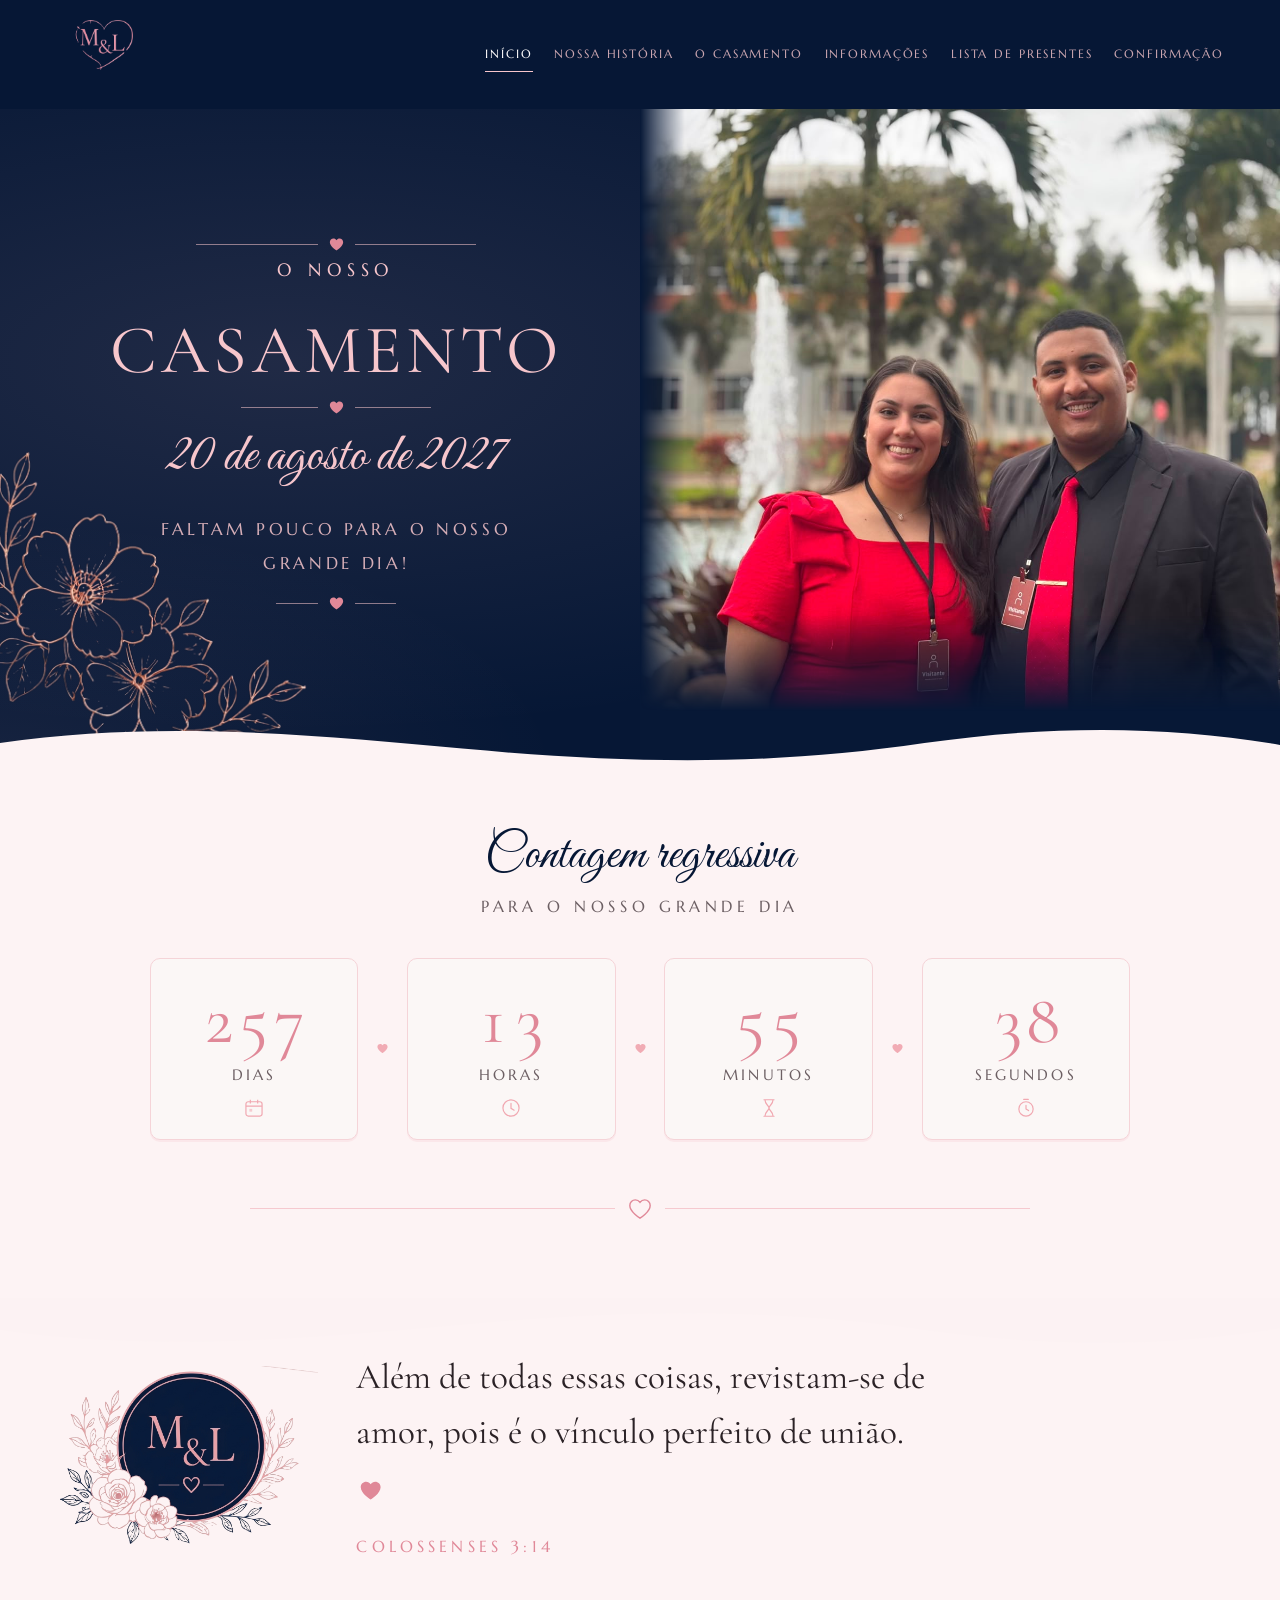
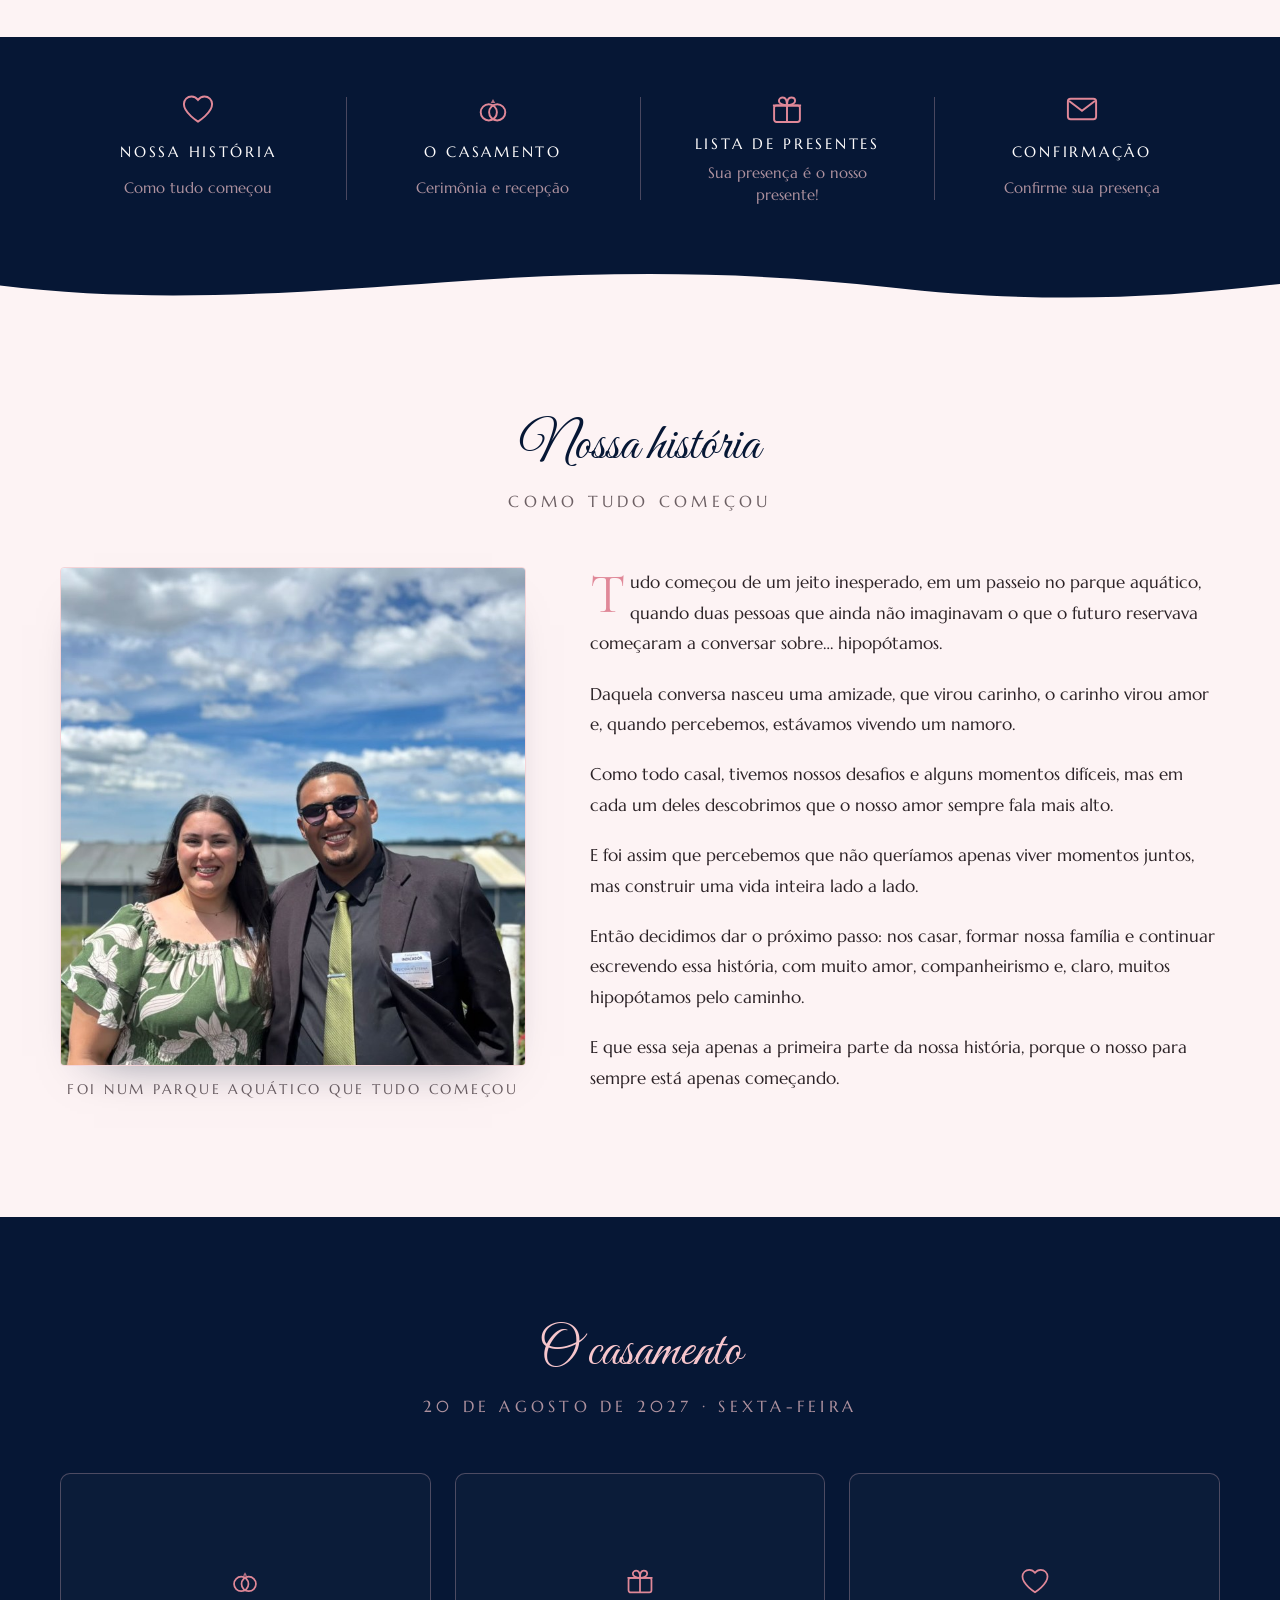
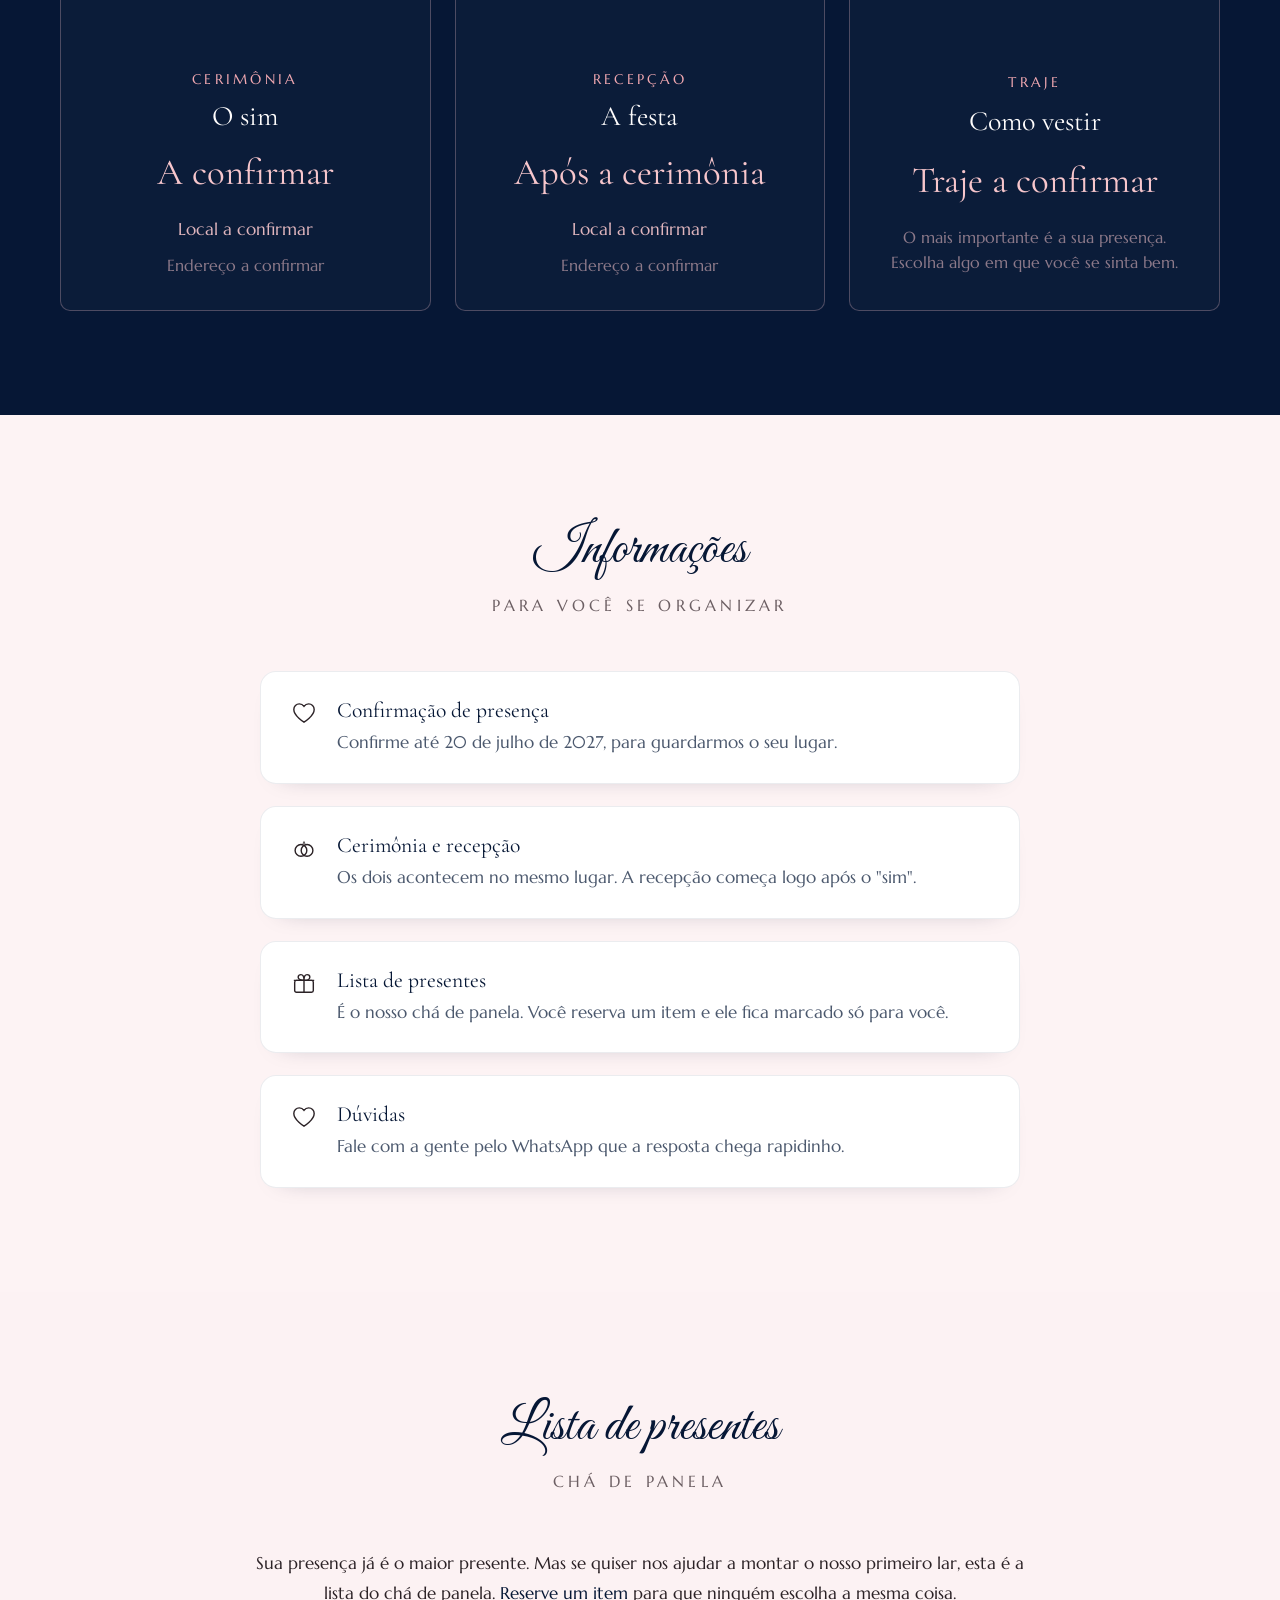
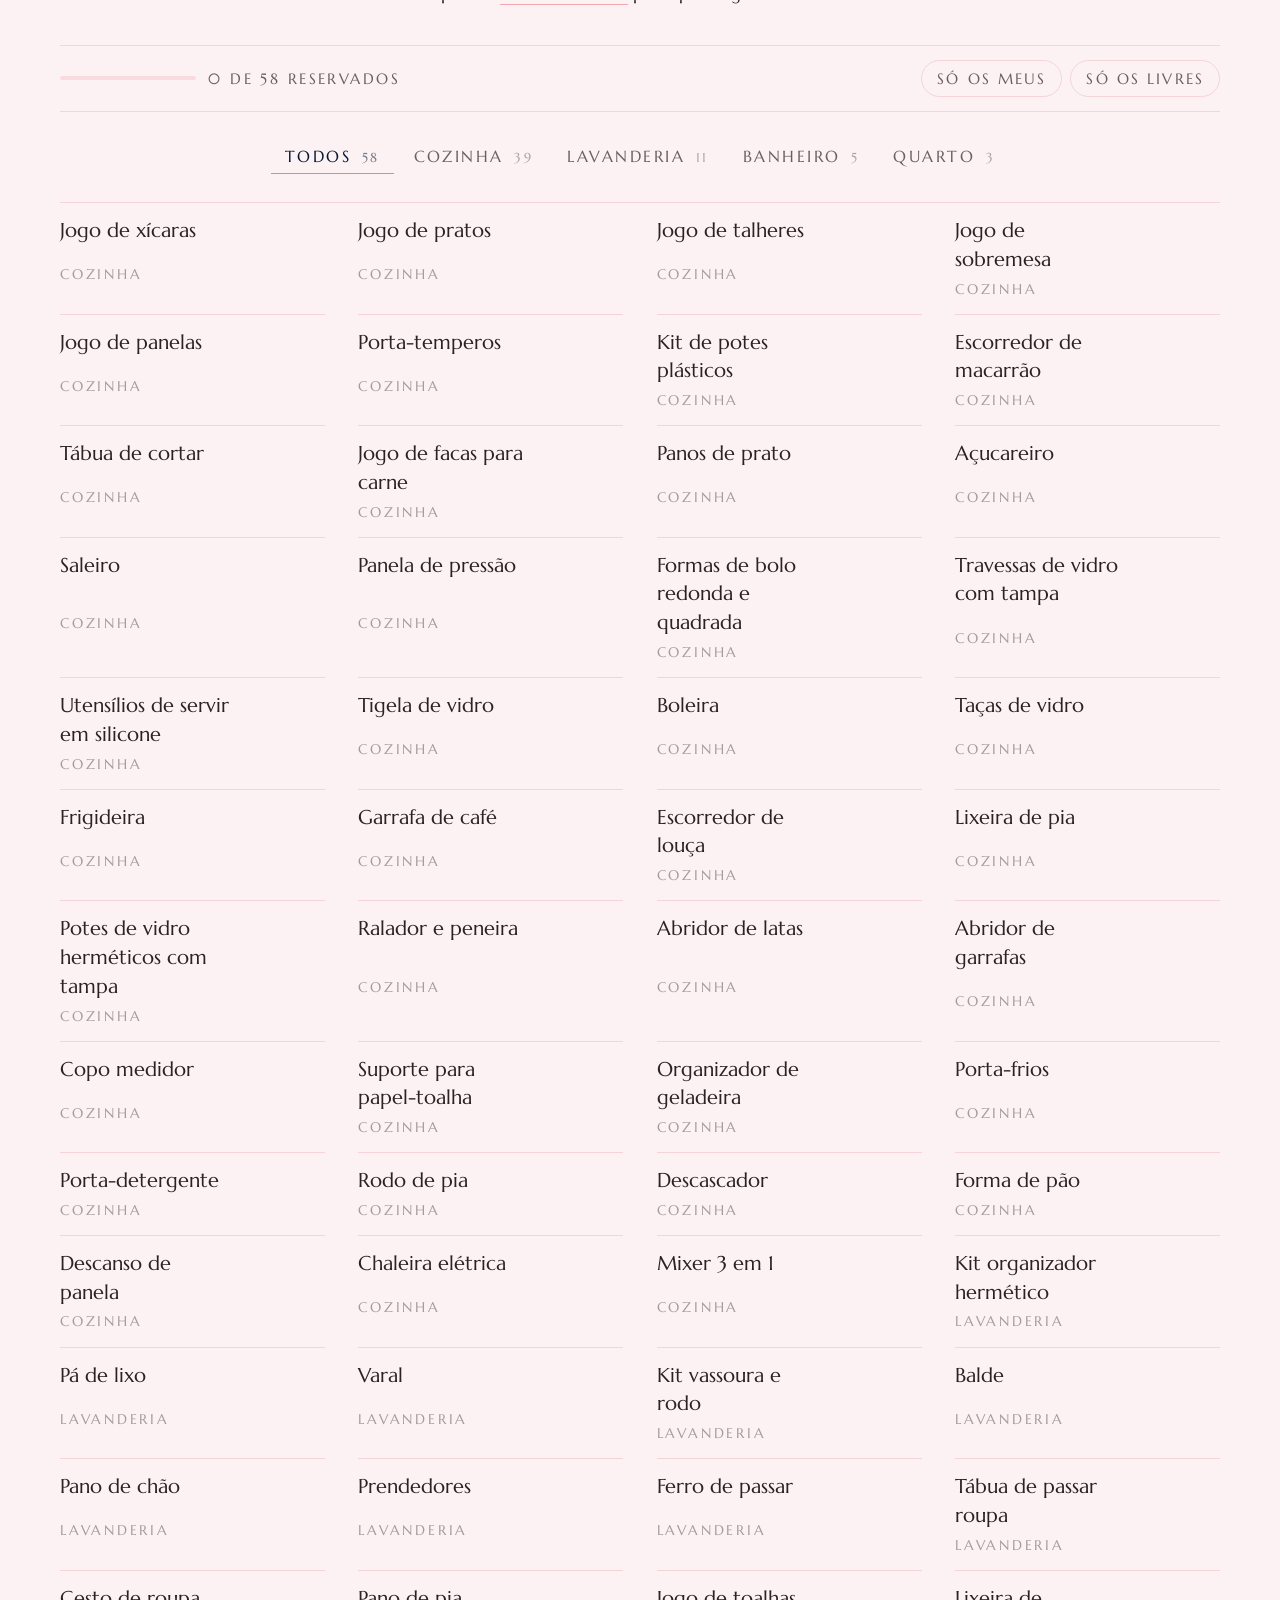
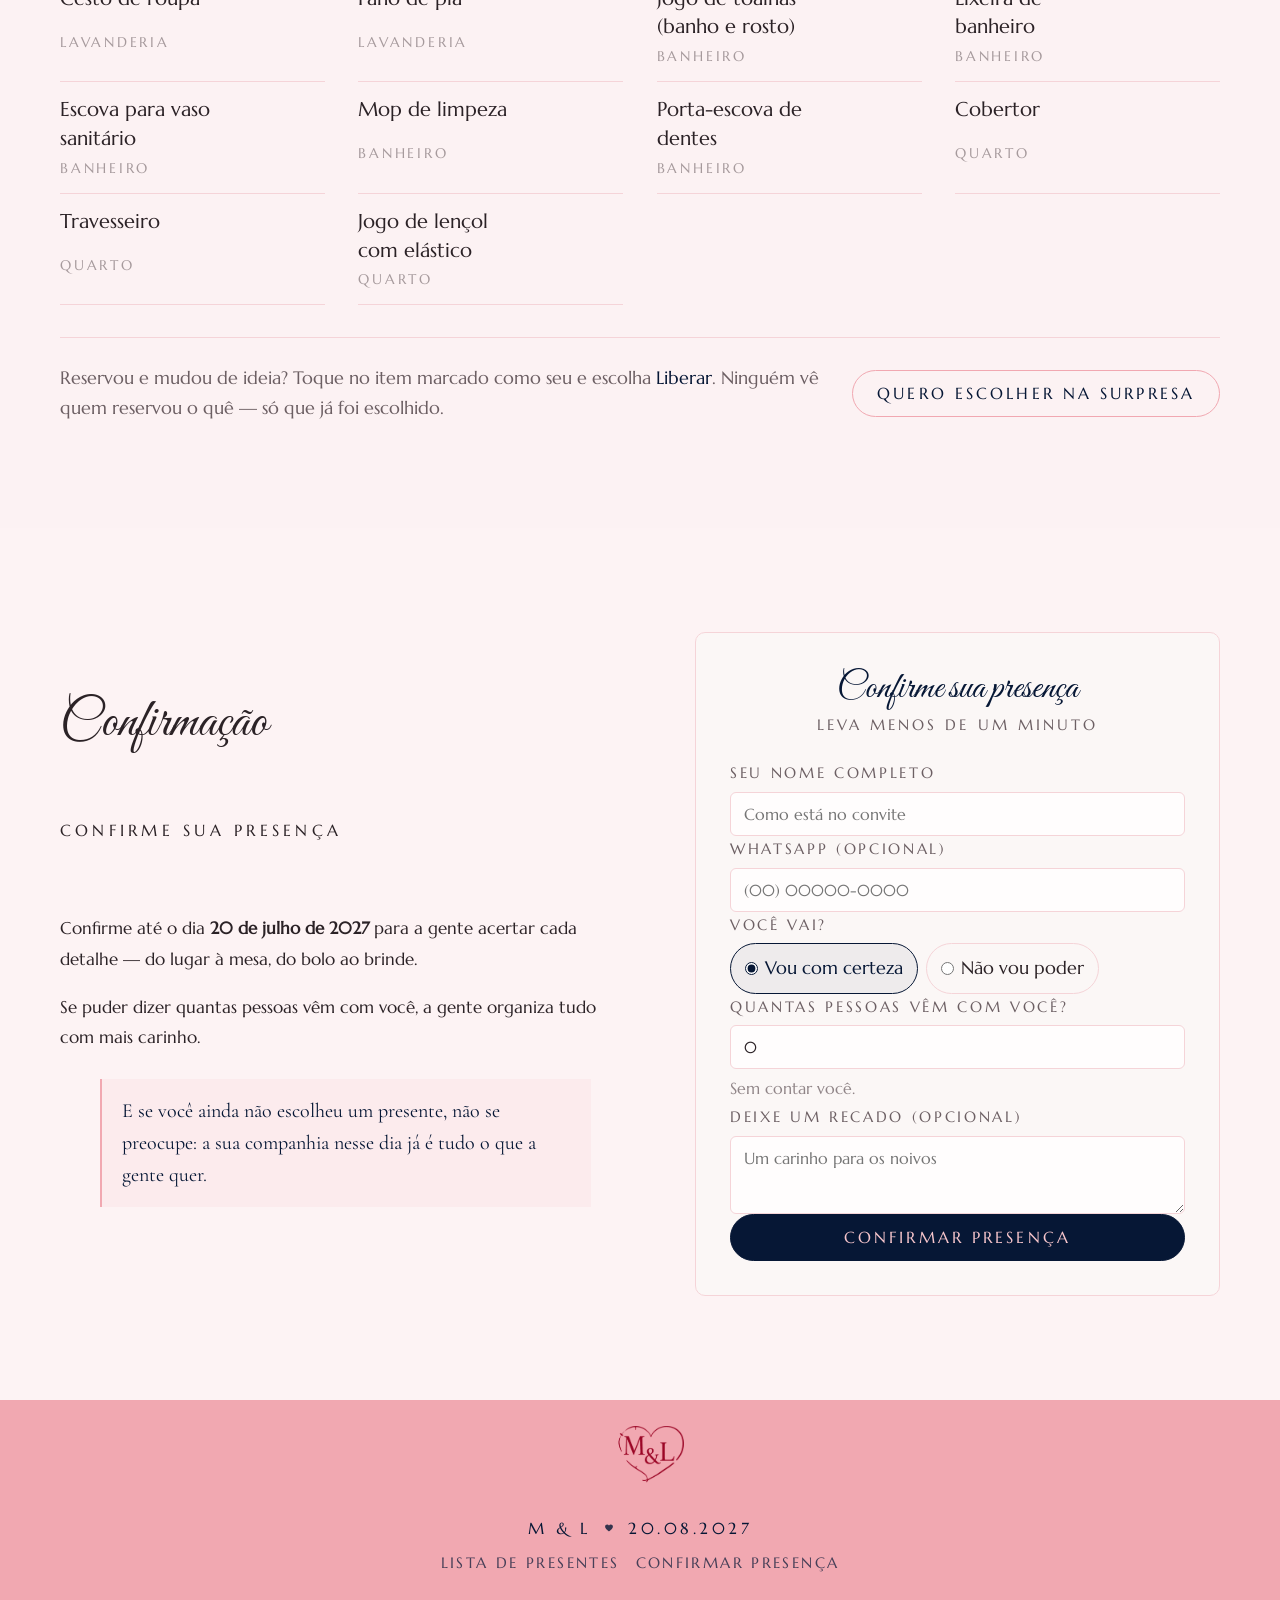
==== index.html @ 6e5ad1ce "Remove o paragrafo solto do hipopotamo e corrige o contraste do rodape O monograma rosa (#E28DA0) so" ====
<!DOCTYPE html>
<html lang="pt-BR">
<head>
<meta charset="UTF-8">
<meta name="viewport" content="width=device-width, initial-scale=1">
<title>Léo &amp; Millene — 20 de agosto de 2027</title>
<meta name="description" content="O casamento de Léo e Millene: nossa história, o grande dia, lista de presentes e confirmação de presença.">
<meta name="theme-color" content="#061735">

<meta property="og:type" content="website">
<meta property="og:title" content="Léo &amp; Millene — 20 de agosto de 2027">
<meta property="og:description" content="Nossa história, o grande dia, lista de presentes e confirmação de presença.">
<meta property="og:image" content="assets/foto-casal.jpg">

<link rel="icon" href="assets/arte/favicon.png" type="image/png">
<link rel="apple-touch-icon" href="assets/arte/favicon.png">

<link rel="preconnect" href="https://fonts.googleapis.com">
<link rel="preconnect" href="https://fonts.gstatic.com" crossorigin>
<link href="https://fonts.googleapis.com/css2?family=Cormorant+Garamond:ital,wght@0,300;0,400;0,500;1,400&family=Great+Vibes&family=Marcellus&display=swap" rel="stylesheet">

<link rel="stylesheet" href="css/base.css">
<link rel="stylesheet" href="css/logo.css">
<link rel="stylesheet" href="css/hero.css">
<link rel="stylesheet" href="css/contagem.css">
<link rel="stylesheet" href="css/versiculo.css">
<link rel="stylesheet" href="css/secoes.css">
<link rel="stylesheet" href="css/presentes.css">
<link rel="stylesheet" href="css/formulario.css">
<link rel="stylesheet" href="css/interface.css">
<link rel="stylesheet" href="css/responsivo.css">
</head>
<body>

<!-- símbolos reutilizados -->
<svg width="0" height="0" style="position:absolute" aria-hidden="true">
  <symbol id="i-coracao" viewBox="0 0 24 24">
    <path d="M12 20.4C12 20.4 2.6 14.6 2.6 8.7 2.6 5.8 4.9 3.6 7.7 3.6c1.7 0 3.3.9 4.3 2.3 1-1.4 2.6-2.3 4.3-2.3 2.8 0 5.1 2.2 5.1 5.1 0 5.9-9.4 11.7-9.4 11.7z" fill="currentColor"/>
  </symbol>
  <symbol id="i-coracao-linha" viewBox="0 0 24 24">
    <path d="M12 20.4C12 20.4 2.6 14.6 2.6 8.7 2.6 5.8 4.9 3.6 7.7 3.6c1.7 0 3.3.9 4.3 2.3 1-1.4 2.6-2.3 4.3-2.3 2.8 0 5.1 2.2 5.1 5.1 0 5.9-9.4 11.7-9.4 11.7z" fill="none" stroke="currentColor" stroke-width="1.3"/>
  </symbol>
  <symbol id="i-calendario" viewBox="0 0 24 24">
    <rect x="3.2" y="5.2" width="17.6" height="15.6" rx="2.4" fill="none" stroke="currentColor" stroke-width="1.3"/>
    <path d="M3.2 10h17.6M8 3v4M16 3v4" fill="none" stroke="currentColor" stroke-width="1.3"/>
    <rect x="7" y="13" width="3" height="3" fill="currentColor" opacity=".55"/>
  </symbol>
  <symbol id="i-relogio" viewBox="0 0 24 24">
    <circle cx="12" cy="12" r="8.8" fill="none" stroke="currentColor" stroke-width="1.3"/>
    <path d="M12 7v5.4l3.4 2" fill="none" stroke="currentColor" stroke-width="1.3" stroke-linecap="round"/>
  </symbol>
  <symbol id="i-ampulheta" viewBox="0 0 24 24">
    <path d="M6.5 3h11M6.5 21h11M7.6 3c0 5 4.4 6.4 4.4 9s-4.4 4-4.4 9M16.4 3c0 5-4.4 6.4-4.4 9s4.4 4 4.4 9" fill="none" stroke="currentColor" stroke-width="1.3" stroke-linecap="round"/>
  </symbol>
  <symbol id="i-segundos" viewBox="0 0 24 24">
    <circle cx="12" cy="13" r="7.8" fill="none" stroke="currentColor" stroke-width="1.3"/>
    <path d="M12 13V9.2M12 13l2.8 1.8M9.5 2.6h5" fill="none" stroke="currentColor" stroke-width="1.3" stroke-linecap="round"/>
  </symbol>
  <symbol id="i-aliancas" viewBox="0 0 24 24">
    <circle cx="9.2" cy="14.2" r="5.4" fill="none" stroke="currentColor" stroke-width="1.3"/>
    <circle cx="14.8" cy="14.2" r="5.4" fill="none" stroke="currentColor" stroke-width="1.3"/>
    <path d="M12 5.4l1.5 2.6h-3z" fill="currentColor" opacity=".8"/>
  </symbol>
  <symbol id="i-presente" viewBox="0 0 24 24">
    <rect x="3.4" y="9.6" width="17.2" height="11" rx="1.6" fill="none" stroke="currentColor" stroke-width="1.3"/>
    <path d="M2.6 9.6h18.8M12 9.6v11" fill="none" stroke="currentColor" stroke-width="1.3"/>
    <path d="M12 9.6C9.4 9.6 6.6 8.5 6.6 6.6c0-1.4 1.2-2.3 2.6-2.3 1.9 0 2.8 2.4 2.8 5.3zm0 0c2.6 0 5.4-1.1 5.4-3 0-1.4-1.2-2.3-2.6-2.3-1.9 0-2.8 2.4-2.8 5.3z" fill="none" stroke="currentColor" stroke-width="1.3"/>
  </symbol>
  <symbol id="i-envelope" viewBox="0 0 24 24">
    <rect x="2.6" y="5.2" width="18.8" height="13.6" rx="1.8" fill="none" stroke="currentColor" stroke-width="1.3"/>
    <path d="M3.4 6.6L12 13.2l8.6-6.6" fill="none" stroke="currentColor" stroke-width="1.3"/>
  </symbol>


</svg>

<!-- ==================== TOPO ==================== -->
<div class="topo">
  <div class="topo__grade">
    <a class="logo logo--topo" href="#inicio" aria-label="Léo e Millene — início">
      <img src="assets/arte/monograma-coracao.png" alt="" width="874" height="779" decoding="async">
    </a>

    <nav class="nav" id="nav" aria-label="Navegação principal">
      <a href="#inicio" class="is-ativo">Início</a>
      <a href="#historia">Nossa história</a>
      <a href="#dia">O casamento</a>
      <a href="#informacoes">Informações</a>
      <a href="#presentes">Lista de presentes</a>
      <a href="#confirmacao">Confirmação</a>
    </nav>

    <button class="menu-btn" id="menuBtn" aria-expanded="false" aria-controls="nav" aria-label="Abrir menu">
      <span class="menu-btn__barras" aria-hidden="true"><i></i><i></i><i></i></span>
    </button>
  </div>
</div>

<!-- ==================== HERO ==================== -->
<header class="hero" id="inicio">
  <div class="hero__grade">

    <div class="hero__texto">
      <img class="hero__ramo" src="assets/arte/ramo-rosas.png" alt=""
           width="691" height="672" decoding="async" aria-hidden="true">

      <div class="ornamento" aria-hidden="true">
        <svg><use href="#i-coracao"/></svg>
      </div>

      <p class="hero__olho" id="heroOlho">O nosso</p>

      <h1 class="hero__titulo" id="heroTitulo">Casamento</h1>

      <div class="ornamento" aria-hidden="true" style="max-width:190px">
        <svg><use href="#i-coracao"/></svg>
      </div>

      <p class="hero__data-script" id="heroDataScript">20 de agosto de 2027</p>

      <p class="hero__frase">Faltam pouco para o nosso<br>grande dia!</p>

      <div class="ornamento" aria-hidden="true" style="max-width:120px;margin-top:14px">
        <svg><use href="#i-coracao"/></svg>
      </div>
    </div>

    <div class="hero__foto">
      <img src="assets/foto-casal.jpg" alt="Léo e Millene sorrindo, abraçados, em frente a uma fonte"
           width="1200" height="1600" fetchpriority="high" decoding="async">
    </div>
  </div>

  <div class="hero__onda" aria-hidden="true">
    <svg viewBox="0 0 1440 70" preserveAspectRatio="none">
      <path d="M0 70V34c180-26 360-8 520 6 180 16 340 20 520-6 150-21 280-18 400 2v34z" fill="#FDF3F4"/>
    </svg>
  </div>
</header>

<!-- ==================== CONTAGEM ==================== -->
<section class="contagem" aria-label="Contagem regressiva">
  <div class="wrap">
    <div class="contagem__cabeca reveal">
      <p class="contagem__script">Contagem regressiva</p>
      <p class="contagem__sub">para o nosso grande dia</p>
    </div>

    <div class="contagem__deck reveal" id="deck">
      <div class="cartao-contagem">
        <span class="cartao-contagem__num" id="cDias">—</span>
        <span class="cartao-contagem__rot">Dias</span>
        <svg class="cartao-contagem__icone"><use href="#i-calendario"/></svg>
      </div>
      <svg class="entre" aria-hidden="true"><use href="#i-coracao"/></svg>
      <div class="cartao-contagem">
        <span class="cartao-contagem__num" id="cHoras">—</span>
        <span class="cartao-contagem__rot">Horas</span>
        <svg class="cartao-contagem__icone"><use href="#i-relogio"/></svg>
      </div>
      <svg class="entre" aria-hidden="true"><use href="#i-coracao"/></svg>
      <div class="cartao-contagem">
        <span class="cartao-contagem__num" id="cMin">—</span>
        <span class="cartao-contagem__rot">Minutos</span>
        <svg class="cartao-contagem__icone"><use href="#i-ampulheta"/></svg>
      </div>
      <svg class="entre" aria-hidden="true"><use href="#i-coracao"/></svg>
      <div class="cartao-contagem">
        <span class="cartao-contagem__num" id="cSeg">—</span>
        <span class="cartao-contagem__rot">Segundos</span>
        <svg class="cartao-contagem__icone"><use href="#i-segundos"/></svg>
      </div>
    </div>

    <div class="divisor" aria-hidden="true">
      <svg><use href="#i-coracao-linha"/></svg>
    </div>
  </div>
</section>

<!-- ==================== VERSÍCULO + ATALHOS ==================== -->
<section class="versiculo" aria-label="Palavra dos noivos">
  <div class="versiculo__onda" aria-hidden="true">
    <svg viewBox="0 0 1440 70" preserveAspectRatio="none">
      <g transform="translate(0,70) scale(1,-1)">
        <path d="M0 70V34c180-26 360-8 520 6 180 16 340 20 520-6 150-21 280-18 400 2v34z" fill="#FCF2F3"/>
      </g>
    </svg>
  </div>

  <div class="wrap versiculo__grade">

    <div class="brasao reveal" aria-hidden="true">
      <img src="assets/arte/brasao-rosas.png" alt="" width="950" height="657" decoding="async">
    </div>

    <div class="versiculo__texto reveal">
      <p class="versiculo__citacao">
        Além de todas essas coisas, revistam-se de amor, pois é o vínculo perfeito de união.
        <svg class="coracao" aria-hidden="true"><use href="#i-coracao"/></svg>
      </p>
      <p class="versiculo__ref">Colossenses 3:14</p>
    </div>

  </div>
</section>

<div class="atalhos">
  <div class="wrap atalhos__grade">
    <a class="atalho" href="#historia">
      <svg class="atalho__icone"><use href="#i-coracao-linha"/></svg>
      <span class="atalho__nome">Nossa história</span>
      <span class="atalho__sub">Como tudo começou</span>
    </a>
    <a class="atalho" href="#dia">
      <svg class="atalho__icone"><use href="#i-aliancas"/></svg>
      <span class="atalho__nome">O casamento</span>
      <span class="atalho__sub">Cerimônia e recepção</span>
    </a>
    <a class="atalho" href="#presentes">
      <svg class="atalho__icone"><use href="#i-presente"/></svg>
      <span class="atalho__nome">Lista de presentes</span>
      <span class="atalho__sub">Sua presença é o nosso presente!</span>
    </a>
    <a class="atalho" href="#confirmacao">
      <svg class="atalho__icone"><use href="#i-envelope"/></svg>
      <span class="atalho__nome">Confirmação</span>
      <span class="atalho__sub">Confirme sua presença</span>
    </a>
  </div>
</div>

<div class="atalhos__onda" aria-hidden="true">
  <svg viewBox="0 0 1440 60" preserveAspectRatio="none">
    <path d="M0 0v30c170 22 340 8 500-4 170-13 330-14 500 6 160 19 300 14 440-4V0z" fill="#061735"/>
  </svg>
</div>

<!-- ==================== NOSSA HISTÓRIA ==================== -->
<section class="secao historia" id="historia">
  <div class="wrap">
    <div class="secao__cabeca reveal">
      <p class="secao__script">Nossa história</p>
      <p class="secao__sub">Como tudo começou</p>
    </div>

    <div class="historia__grade">
      <figure class="historia__figura reveal">
        <div class="historia__moldura">
          <img src="assets/foto-historia.jpg" alt="Léo e Millene abraçados, no começo de tudo"
               width="700" height="750" decoding="async">
        </div>
        <figcaption class="historia__legenda">Foi num parque aquático que tudo começou</figcaption>
      </figure>

      <div class="historia__texto reveal">
        <p>Tudo começou de um jeito inesperado, em um passeio no parque aquático, quando duas pessoas que ainda não imaginavam o que o futuro reservava começaram a conversar sobre… hipopótamos.</p>

        <p>Daquela conversa nasceu uma amizade, que virou carinho, o carinho virou amor e, quando percebemos, estávamos vivendo um namoro.</p>

        <p>Como todo casal, tivemos nossos desafios e alguns momentos difíceis, mas em cada um deles descobrimos que o nosso amor sempre fala mais alto.</p>

        <p>E foi assim que percebemos que não queríamos apenas viver momentos juntos, mas construir uma vida inteira lado a lado.</p>

        <p>Então decidimos dar o próximo passo: nos casar, formar nossa família e continuar escrevendo essa história, com muito amor, companheirismo e, claro, muitos hipopótamos pelo caminho.</p>

        <p>E que essa seja apenas a primeira parte da nossa história, porque o nosso para sempre está apenas começando.</p>
      </div>
    </div>
  </div>
</section>

<!-- ==================== O CASAMENTO ==================== -->
<section class="secao dia" id="dia">
  <div class="wrap">
    <div class="secao__cabeca reveal">
      <p class="secao__script">O casamento</p>
      <p class="secao__sub" id="diaData">20 de agosto de 2027 · sexta-feira</p>
    </div>

    <div class="dia__grade reveal">
      <article class="dia__cartao">
        <svg class="dia__icone"><use href="#i-aliancas"/></svg>
        <span class="dia__rot">Cerimônia</span>
        <h3 class="dia__titulo">O sim</h3>
        <p class="dia__hora" id="horaCerimonia">A confirmar</p>
        <p class="dia__local" id="localCerimonia">Local a confirmar</p>
        <p class="dia__end" id="endCerimonia"></p>
        <a class="dia__mapa" id="mapaBtn" href="#" target="_blank" rel="noopener" hidden>Ver no mapa</a>
      </article>

      <article class="dia__cartao">
        <svg class="dia__icone"><use href="#i-presente"/></svg>
        <span class="dia__rot">Recepção</span>
        <h3 class="dia__titulo">A festa</h3>
        <p class="dia__hora" id="horaRecepcao">Após a cerimônia</p>
        <p class="dia__local" id="localRecepcao">Local a confirmar</p>
        <p class="dia__end" id="endRecepcao"></p>
      </article>

      <article class="dia__cartao">
        <svg class="dia__icone"><use href="#i-coracao-linha"/></svg>
        <span class="dia__rot">Traje</span>
        <h3 class="dia__titulo">Como vestir</h3>
        <p class="dia__hora" id="trajeTxt">A confirmar</p>
        <p class="dia__end">O mais importante é a sua presença. Escolha algo em que você se sinta bem.</p>
      </article>
    </div>
  </div>
</section>

<!-- ==================== INFORMAÇÕES ==================== -->
<section class="secao informacoes" id="informacoes">
  <div class="wrap">
    <div class="secao__cabeca reveal">
      <p class="secao__script">Informações</p>
      <p class="secao__sub">Para você se organizar</p>
    </div>

    <ul class="info__lista">
      <li class="info__item reveal">
        <svg class="info__icone" aria-hidden="true"><use href="#i-coracao-linha"/></svg>
        <div>
          <h3 class="info__titulo">Confirmação de presença</h3>
          <p class="info__txt" id="infoPrazo">Confirme até 20 de julho de 2027, para guardarmos o seu lugar.</p>
        </div>
      </li>

      <li class="info__item reveal">
        <svg class="info__icone" aria-hidden="true"><use href="#i-aliancas"/></svg>
        <div>
          <h3 class="info__titulo">Cerimônia e recepção</h3>
          <p class="info__txt">Os dois acontecem no mesmo lugar. A recepção começa logo após o "sim".</p>
        </div>
      </li>

      <li class="info__item reveal">
        <svg class="info__icone" aria-hidden="true"><use href="#i-presente"/></svg>
        <div>
          <h3 class="info__titulo">Lista de presentes</h3>
          <p class="info__txt">É o nosso chá de panela. Você reserva um item e ele fica marcado só para você.</p>
        </div>
      </li>

      <li class="info__item reveal">
        <svg class="info__icone" aria-hidden="true"><use href="#i-coracao-linha"/></svg>
        <div>
          <h3 class="info__titulo">Dúvidas</h3>
          <p class="info__txt" id="infoContato">Fale com a gente pelo WhatsApp que a resposta chega rapidinho.</p>
        </div>
      </li>
    </ul>
  </div>
</section>

<!-- ==================== LISTA DE PRESENTES ==================== -->
<section class="secao presentes" id="presentes">
  <div class="wrap">
    <div class="secao__cabeca reveal">
      <p class="secao__script">Lista de presentes</p>
      <p class="secao__sub">Chá de panela</p>
    </div>

    <p class="presentes__introducao reveal">
      Sua presença já é o maior presente. Mas se quiser nos ajudar a montar o nosso primeiro lar,
      esta é a lista do chá de panela. <b>Reserve um item</b> para que ninguém escolha a mesma coisa.
    </p>

    <div class="presentes__barra reveal">
      <div class="progresso">
        <div class="progresso__trilha"><div class="progresso__fill" id="progressoFill"></div></div>
        <span class="progresso__texto" id="progressoTexto">0 de 0 reservados</span>
      </div>

      <div class="acoes-topo">
        <button class="chip" id="chipMeus" type="button" aria-pressed="false">Só os meus</button>
        <button class="chip" id="chipLivres" type="button" aria-pressed="false">Só os livres</button>
      </div>
    </div>

    <div class="filtros reveal" id="filtros" role="group" aria-label="Filtrar por ambiente"></div>

    <ul class="lista reveal" id="lista" aria-live="polite"></ul>

    <div class="presentes__rodape reveal">
      <p class="presentes__nota">
        Reservou e mudou de ideia? Toque no item marcado como seu e escolha <b>Liberar</b>.
        Ninguém vê quem reservou o quê — só que já foi escolhido.
      </p>
      <button class="botao botao--linha" id="btnSurpresa" type="button">
        Quero escolher na surpresa
      </button>
    </div>
  </div>
</section>

<!-- ==================== CONFIRMAÇÃO ==================== -->
<section class="secao confirmacao" id="confirmacao">
  <div class="wrap confirmacao__grade">

    <div class="confirmacao__texto reveal">
      <div class="secao__cabeca" style="justify-items:start;text-align:left">
        <p class="secao__script">Confirmação</p>
        <p class="secao__sub">Confirme sua presença</p>
      </div>

      <p>Confirme até o dia <b id="prazoRsvp">20 de julho de 2027</b> para a gente acertar cada detalhe — do lugar à mesa, do bolo ao brinde.</p>

      <p>Se puder dizer quantas pessoas vêm com você, a gente organiza tudo com mais carinho.</p>

      <blockquote class="confirmacao__recado">
        E se você ainda não escolheu um presente, não se preocupe: a sua companhia nesse dia já é tudo o que a gente quer.
      </blockquote>

      <div class="confirmacao__botoes" id="botoesContato"></div>
    </div>

    <div class="form-moldura reveal">
      <form class="form" id="formConfirmacao" novalidate>
        <div id="formCampos">
          <h3 class="form-titulo">Confirme sua presença</h3>
          <p class="form-sub">Leva menos de um minuto</p>

          <div class="campo">
            <label for="nome">Seu nome completo</label>
            <input type="text" id="nome" name="nome" autocomplete="name" required placeholder="Como está no convite">
          </div>

          <div class="campo">
            <label for="telefone">WhatsApp (opcional)</label>
            <input type="tel" id="telefone" name="telefone" autocomplete="tel" placeholder="(00) 00000-0000">
          </div>

          <div class="campo">
            <span class="rotulo">Você vai?</span>
            <div class="radios">
              <label class="radio"><input type="radio" name="vai" value="sim" checked> Vou com certeza</label>
              <label class="radio"><input type="radio" name="vai" value="nao"> Não vou poder</label>
            </div>
          </div>

          <div class="campo" id="campoAcompanhantes">
            <label for="acompanhantes">Quantas pessoas vêm com você?</label>
            <input type="number" id="acompanhantes" name="acompanhantes" min="0" max="10" value="0" inputmode="numeric">
            <span class="campo__dica">Sem contar você.</span>
          </div>

          <div class="campo">
            <label for="recado">Deixe um recado (opcional)</label>
            <textarea id="recado" name="recado" placeholder="Um carinho para os noivos"></textarea>
          </div>

          <button class="botao" type="submit" id="btnEnviar" style="width:100%">Confirmar presença</button>
        </div>

        <div class="form__ok" id="formOk">
          <h3 id="formOkTitulo">Presença confirmada!</h3>
          <p id="formOkTexto">Que alegria ter você com a gente nesse dia.</p>
          <button class="botao botao--linha" type="button" id="btnReenviar" style="margin-top:16px">Editar resposta</button>
        </div>
      </form>
    </div>

  </div>
</section>

<!-- ==================== RODAPÉ ==================== -->
<footer class="rodape">
  <a class="logo logo--rodape" href="#inicio" aria-label="Léo e Millene — voltar ao início">
    <img src="assets/arte/monograma-vinho.png" alt="" width="874" height="779" decoding="async">
  </a>

  <div class="rodape__linha">
    <span>M &amp; L</span>
    <svg class="coracao" aria-hidden="true"><use href="#i-coracao"/></svg>
    <span>20.08.2027</span>
  </div>

  <div class="rodape__links" id="rodapeLinks"></div>
</footer>

<!-- ==================== AVISO DE MÚSICA ==================== -->
<div class="aviso-musica" id="avisoMusica" role="status" aria-live="polite">
  <div class="aviso-musica__icone" aria-hidden="true">
    <svg viewBox="0 0 24 24" fill="none" stroke="currentColor" stroke-width="1.4">
      <path d="M9 18V5l12-2v13"/>
      <circle cx="6" cy="18" r="3"/>
      <circle cx="18" cy="16" r="3"/>
    </svg>
  </div>
  <div class="aviso-musica__texto">
    <b>Tocando: <span id="musicaTitulo"></span></b>
    <span id="musicaArtista"></span>
    <span class="ondas" aria-hidden="true"><i></i><i></i><i></i><i></i></span>
  </div>
  <button class="aviso-musica__fechar" id="fecharAviso" type="button" aria-label="Fechar aviso">&times;</button>
</div>

<button class="som" id="btnSom" type="button" aria-label="Pausar música" aria-pressed="true">
  <svg class="normal" viewBox="0 0 24 24" fill="none" stroke="currentColor" stroke-width="1.5" aria-hidden="true">
    <path d="M4 9v6h4l5 4V5L8 9H4z"/>
    <path d="M16.5 8.5a5 5 0 010 7M19 6a8.5 8.5 0 010 12"/>
  </svg>
  <svg class="cruzado" viewBox="0 0 24 24" fill="none" stroke="currentColor" stroke-width="1.5" aria-hidden="true">
    <path d="M4 9v6h4l5 4V5L8 9H4z"/>
    <path d="M17 9l5 6M22 9l-5 6"/>
  </svg>
</button>

<audio id="audio" loop preload="auto"></audio>

<div class="toast" id="toast" role="status" aria-live="polite"></div>

<script src="js/config.js"></script>
<script src="js/app.js"></script>
<script src="js/musica.js"></script>
<script src="js/presentes.js"></script>
<script src="js/presentes-ui.js"></script>
<script src="js/extra.js"></script>
</body>
</html>
---- css/base.css ----
/* ============================================================
   Léo & Millene — base
   Paleta medida na arte de referência.
   ============================================================ */

:root {
  /* azul */
  --navy: #061735;
  --navy-2: #071836;

  /* rosas */
  --rosa-bg: #FDF3F4;
  --rosa-bg-2: #FCF2F3;
  --rosa-card: #FBF7F6;
  --rosa-numero: #E08898;
  --rosa-claro: #F7C6CC;
  --rosa-faixa: #F1A8B1;
  --rosa-borda: #F5D4D8;

  --tinta: #2B2226;
  --tinta-2: #6C5F63;
  --branco: #FFFDFD;

  --display: "Cormorant Garamond", "Garamond", serif;
  --script: "Great Vibes", "Cormorant Garamond", cursive;
  --texto: "Marcellus", "Optima", Georgia, serif;

  --gut: clamp(18px, 5vw, 56px);
  --max: 1160px;
  --secao: clamp(56px, 9vw, 104px);

  --ease: cubic-bezier(0.22, 0.61, 0.36, 1);
}

*,
*::before,
*::after { box-sizing: border-box; }

html {
  scroll-behavior: smooth;
  -webkit-text-size-adjust: 100%;
}

body {
  margin: 0;
  background: var(--rosa-bg);
  color: var(--tinta);
  font-family: var(--texto);
  font-size: clamp(17px, 1.2vw, 19.5px);
  line-height: 1.8;
  -webkit-font-smoothing: antialiased;
  text-rendering: optimizeLegibility;
  overflow-x: hidden;
}

img { display: block; max-width: 100%; }
a { color: inherit; }
p { margin: 0; }

h1, h2, h3, h4 {
  font-family: var(--display);
  font-weight: 400;
  line-height: 1.12;
  margin: 0;
  text-wrap: balance;
}

::selection { background: var(--rosa-faixa); color: var(--navy); }

:focus-visible { outline: 2px solid var(--rosa-numero); outline-offset: 4px; }

.wrap {
  width: min(100% - (var(--gut) * 2), var(--max));
  margin-inline: auto;
}

/* rótulo em maiúsculas espaçadas, como na arte */
.rotulo {
  font-family: var(--texto);
  font-size: clamp(0.88rem, 1.55vw, 1.04rem);
  letter-spacing: 0.26em;
  text-transform: uppercase;
  color: var(--tinta-2);
}

/* coração de ornamento */
.coracao {
  color: var(--rosa-numero);
  display: inline-block;
  vertical-align: middle;
}

.reveal {
  opacity: 0;
  transform: translateY(14px);
  transition: opacity 0.8s var(--ease), transform 0.8s var(--ease);
}
.reveal.is-in { opacity: 1; transform: none; }

@media (prefers-reduced-motion: reduce) {
  html { scroll-behavior: auto; }
  .reveal { opacity: 1; transform: none; transition: none; }
  *, *::before, *::after {
    animation-duration: 0.001ms !important;
    animation-iteration-count: 1 !important;
    transition-duration: 0.001ms !important;
  }
}
---- css/logo.css ----
/* ============================================================
   LOGO M&L — coração em traço recortado da arte original
   ============================================================ */

.logo {
  display: inline-flex;
  align-items: center;
  justify-content: center;
  text-decoration: none;
  flex: none;
  transition: opacity 0.3s var(--ease);
}

.logo img { display: block; width: 100%; height: auto; }

.logo--topo { width: clamp(62px, 6vw, 88px); }

.logo--rodape { width: clamp(64px, 8vw, 88px); }

/* o monograma rosa (#E28DA0) da so 1,28:1 sobre a faixa rosa do rodape
   e praticamente some. O rodape usa monograma-vinho.png, a mesma arte
   pintada em #9A0525, que chega a 4,53:1. */
.logo--rodape img { display: block; }

.logo:hover { opacity: 0.82; }
---- css/hero.css ----
/* ============================================================
   HERO — navy à esquerda, foto à direita, onda na base
   ============================================================ */

.hero {
  position: relative;
  /* brilho quente atras do texto: o navy deixa de ser um bloco chapado */
  background:
    radial-gradient(120% 90% at 22% 38%, rgba(247, 198, 204, 0.11) 0%, rgba(6, 23, 53, 0) 62%),
    radial-gradient(80% 70% at 0% 100%, rgba(247, 198, 204, 0.07) 0%, rgba(6, 23, 53, 0) 55%),
    var(--navy);
  color: var(--rosa-claro);
  overflow: hidden;
  isolation: isolate;
}

.hero__grade {
  display: grid;
  grid-template-columns: minmax(0, 1fr) minmax(0, 1fr);
  align-items: stretch;
  min-height: clamp(560px, 74vh, 760px);
  /* sem largura maxima: a foto encosta na borda direita e o azul
     vazio do lado dela desaparece */
  width: 100%;
}

/* ---------- topo ---------- */

.menu-btn { display: none; }

.topo {
  position: relative;
  z-index: 3;
  background: var(--navy);
  padding-block: clamp(16px, 1.6vw, 26px);
}

.topo__grade {
  display: flex;
  align-items: center;
  justify-content: space-between;
  gap: 18px;
  width: min(100% - (var(--gut) * 2), 1320px);
  margin-inline: auto;
}

.nav {
  display: flex;
  align-items: center;
  gap: clamp(12px, 1.7vw, 24px);
  font-family: var(--texto);
  font-size: clamp(0.78rem, 0.95vw, 0.88rem);
  letter-spacing: 0.15em;
  text-transform: uppercase;
  color: var(--rosa-claro);
}

.nav a {
  text-decoration: none;
  color: rgba(247, 198, 204, 0.82);
  padding-block: 8px;
  position: relative;
  white-space: nowrap;
  transition: color 0.3s var(--ease);
}

.nav a::after {
  content: "";
  position: absolute;
  left: 0;
  bottom: 2px;
  width: 100%;
  height: 1px;
  background: var(--rosa-claro);
  transform: scaleX(0);
  transform-origin: left;
  transition: transform 0.35s var(--ease);
}

.nav a:hover,
.nav a:focus-visible { color: var(--branco); }
.nav a:hover::after,
.nav a:focus-visible::after { transform: scaleX(1); }

.nav a.is-ativo { color: var(--branco); }
.nav a.is-ativo::after { transform: scaleX(1); }

.menu-btn {
  display: none;
  place-items: center;
  width: 42px;
  height: 42px;
  padding: 0;
  background: none;
  border: 1px solid rgba(247, 198, 204, 0.32);
  border-radius: 50%;
  color: var(--rosa-claro);
  cursor: pointer;
  transition: border-color 0.3s var(--ease), background 0.3s var(--ease);
}

.menu-btn:hover,
.menu-btn[aria-expanded="true"] {
  border-color: rgba(247, 198, 204, 0.7);
  background: rgba(247, 198, 204, 0.08);
}

.menu-btn__barras {
  display: grid;
  gap: 4px;
  width: 15px;
}

.menu-btn__barras i {
  display: block;
  height: 1px;
  background: currentColor;
  border-radius: 2px;
}

/* ---------- texto ---------- */

.hero__texto {
  display: flex;
  flex-direction: column;
  justify-content: center;
  align-items: center;
  text-align: center;
  /* esquerda maior que a direita: empurra o bloco para a esquerda,
     tirando o vazio que ficava entre ele e a foto */
  padding: clamp(28px, 3.4vw, 40px) clamp(70px, 3vw, 40px) clamp(56px, 6vw, 84px) clamp(70px, 8vw, 130px);
  position: relative;
  z-index: 2;
  container-type: inline-size;
  container-name: herotexto;
}

.hero__olho {
  font-family: var(--texto);
  font-size: clamp(0.95rem, 1.7vw, 1.15rem);
  letter-spacing: 0.3em;
  text-transform: uppercase;
  color: var(--rosa-claro);
  margin-bottom: clamp(10px, 1.6vw, 16px);
}

/* ornamento: linha — coração — linha */
.ornamento {
  display: flex;
  align-items: center;
  justify-content: center;
  gap: 10px;
  width: 100%;
  max-width: 280px;
  margin: 0 auto;
  color: rgba(247, 198, 204, 0.55);
}

.ornamento::before,
.ornamento::after {
  content: "";
  flex: 1;
  height: 1px;
  background: currentColor;
}

.ornamento svg { width: 17px; height: 17px; flex: none; color: var(--rosa-numero); }

.hero__titulo {
  /* CASAMENTO ocupa 6.6x o tamanho da fonte; 14.6cqw cabe com folga na
     coluna. Ancorado na coluna, nao na viewport: nunca invade a foto. */
  font-size: min(14.6cqw, 6.4rem);
  letter-spacing: 0.06em;
  text-transform: uppercase;
  color: var(--rosa-claro);
  margin-block: clamp(8px, 1.2vw, 14px);
  line-height: 1.02;
  white-space: nowrap;
}

.hero__data-script {
  font-family: var(--script);
  font-size: clamp(2rem, 4.2vw, 3.5rem);
  color: var(--rosa-claro);
  line-height: 1.25;
  margin-top: clamp(4px, 0.8vw, 8px);
}

.hero__frase {
  margin-top: clamp(14px, 2vw, 22px);
  font-family: var(--texto);
  font-size: clamp(0.88rem, 1.35vw, 1.05rem);
  letter-spacing: 0.22em;
  text-transform: uppercase;
  line-height: 2;
  color: rgba(247, 198, 204, 0.86);
}

/* ---------- foto ---------- */

.hero__foto {
  position: relative;
  overflow: hidden;
  background: var(--navy-2);
  /* a onda da base passa por cima; sem essa folga ela decepa os pes */
  padding-bottom: clamp(34px, 5vw, 68px);
}

/* fora do fluxo: a foto e retrato, e se ela ditar a altura o hero
   fica com quase 1000px. Assim quem manda na altura e o texto.
   height em calc porque, sendo imagem, ela ignora o inset inferior. */
.hero__foto img {
  position: absolute;
  top: 0;
  left: 0;
  width: 100%;
  height: calc(100% - clamp(34px, 5vw, 68px));
  object-fit: cover;
  object-position: 50% 70%;
  /* dissolve a lateral e a base no navy: sem o corte reto embaixo */
  -webkit-mask-image:
    linear-gradient(to right, transparent 0, #000 7%),
    linear-gradient(to top, transparent 0, #000 16%);
  -webkit-mask-composite: source-in;
  mask-image:
    linear-gradient(to right, transparent 0, #000 7%),
    linear-gradient(to top, transparent 0, #000 16%);
  mask-composite: intersect;
}

/* ramo de rosas no canto inferior esquerdo do navy */
.hero__ramo {
  position: absolute;
  left: clamp(-40px, -2vw, -18px);
  bottom: 0;
  width: clamp(210px, 26vw, 360px);
  height: auto;
  pointer-events: none;
  z-index: 1;
}

/* ---------- onda da base ---------- */

.hero__onda {
  position: absolute;
  left: 0;
  right: 0;
  bottom: -1px;
  z-index: 4;
  line-height: 0;
  pointer-events: none;
}

.hero__onda svg { width: 100%; height: clamp(34px, 5vw, 68px); display: block; }
---- css/contagem.css ----
/* ============================================================
   CONTAGEM REGRESSIVA — deck de 4 cartões sobre a faixa rosa
   ============================================================ */

.contagem {
  background: var(--rosa-bg);
  text-align: center;
  padding-block: clamp(28px, 4vw, 52px) clamp(44px, 6vw, 78px);
  position: relative;
}

.contagem__cabeca {
  display: grid;
  gap: 6px;
  justify-items: center;
  margin-bottom: clamp(22px, 3vw, 36px);
}

.contagem__script {
  font-family: var(--script);
  font-size: clamp(1.95rem, 4.2vw, 3.1rem);
  color: var(--navy);
  line-height: 1.2;
}

.contagem__sub {
  font-family: var(--texto);
  font-size: clamp(0.87rem, 1.5vw, 1.03rem);
  letter-spacing: 0.28em;
  text-transform: uppercase;
  color: var(--tinta-2);
}

.contagem__deck {
  display: flex;
  align-items: center;
  justify-content: center;
  gap: clamp(6px, 1.4vw, 18px);
  width: min(100% - (var(--gut) * 2), 980px);
  margin-inline: auto;
}

.cartao-contagem {
  flex: 1 1 0;
  min-width: 0;
  background: var(--rosa-card);
  border: 1px solid var(--rosa-borda);
  border-radius: 10px;
  padding: clamp(14px, 2.4vw, 26px) clamp(4px, 1vw, 12px) clamp(12px, 2vw, 20px);
  display: grid;
  justify-items: center;
  gap: clamp(2px, 0.5vw, 6px);
  box-shadow: 0 2px 0 rgba(241, 168, 177, 0.16);
}

.cartao-contagem__num {
  font-family: var(--display);
  font-size: clamp(2.2rem, 6vw, 4.4rem);
  line-height: 1;
  color: var(--rosa-numero);
  font-variant-numeric: tabular-nums;
  letter-spacing: 0.01em;
}

.cartao-contagem__rot {
  font-family: var(--texto);
  font-size: clamp(0.79rem, 1.4vw, 0.96rem);
  letter-spacing: 0.2em;
  text-transform: uppercase;
  color: var(--tinta-2);
}

.cartao-contagem__icone {
  width: clamp(16px, 2.4vw, 22px);
  height: clamp(16px, 2.4vw, 22px);
  color: var(--rosa-faixa);
  margin-top: 2px;
}

/* corações entre os cartões */
.entre {
  flex: none;
  color: var(--rosa-faixa);
  width: clamp(9px, 1.4vw, 13px);
  height: clamp(9px, 1.4vw, 13px);
  opacity: 0.95;
}

/* divisor ornamentado embaixo */
.divisor {
  display: flex;
  align-items: center;
  justify-content: center;
  gap: 12px;
  width: min(100% - (var(--gut) * 2), 780px);
  margin: clamp(30px, 4.4vw, 56px) auto 0;
  color: var(--rosa-faixa);
}

.divisor::before,
.divisor::after {
  content: "";
  flex: 1;
  height: 1px;
  background: currentColor;
  opacity: 0.55;
}

.divisor svg { width: 26px; height: 26px; flex: none; color: var(--rosa-numero); }
---- css/versiculo.css ----
/* ============================================================
   VERSÍCULO — brasão M&L à esquerda, citação à direita
   ============================================================ */

.versiculo {
  background: var(--rosa-bg);
  padding-block: clamp(24px, 4vw, 52px) clamp(40px, 6vw, 78px);
}

.versiculo__onda {
  display: block;
  line-height: 0;
  margin-top: clamp(-52px, -5vw, -34px);
  margin-bottom: clamp(-10px, -1vw, -2px);
  position: relative;
  z-index: 1;
};
}

.versiculo__onda svg {
  width: 100%;
  height: clamp(26px, 4vw, 52px);
  display: block;
}

.versiculo__grade {
  display: grid;
  grid-template-columns: minmax(0, 0.46fr) minmax(0, 1.54fr);
  align-items: center;
  gap: clamp(18px, 3vw, 44px);
}

.brasao {
  position: relative;
  width: min(100%, 300px);
  margin-inline: auto;
}

.brasao img {
  display: block;
  width: 100%;
  height: auto;
}

.versiculo__texto {
  text-align: left;
}

.versiculo__citacao {
  font-family: var(--display);
  font-size: clamp(1.5rem, 3.1vw, 2.2rem);
  line-height: 1.55;
  color: var(--tinta);
  max-width: 34ch;
}

.versiculo__citacao .coracao {
  width: 0.72em;
  height: 0.72em;
  margin-left: 2px;
}

.versiculo__ref {
  margin-top: clamp(12px, 1.6vw, 18px);
  font-family: var(--texto);
  font-size: clamp(0.84rem, 1.4vw, 1rem);
  letter-spacing: 0.26em;
  text-transform: uppercase;
  color: var(--rosa-numero);
}

/* faixa navy de ícones logo abaixo */
.atalhos {
  background: var(--navy);
  color: var(--rosa-claro);
  padding-block: clamp(26px, 4vw, 44px);
}

.atalhos__grade {
  display: grid;
  grid-template-columns: repeat(4, minmax(0, 1fr));
  gap: clamp(6px, 1.4vw, 20px);
}

.atalho {
  text-decoration: none;
  color: inherit;
  display: grid;
  justify-items: center;
  text-align: center;
  gap: 6px;
  padding: clamp(6px, 1vw, 10px) clamp(4px, 1vw, 10px);
  position: relative;
  transition: opacity 0.3s var(--ease);
}

.atalho + .atalho::before {
  content: "";
  position: absolute;
  left: calc(-1 * clamp(3px, 0.7vw, 10px));
  top: 12%;
  bottom: 12%;
  width: 1px;
  background: rgba(247, 198, 204, 0.28);
}

.atalho:hover { opacity: 0.82; }

.atalho__icone {
  width: clamp(26px, 3.8vw, 36px);
  height: clamp(26px, 3.8vw, 36px);
  color: var(--rosa-numero);
}

.atalho__nome {
  font-family: var(--texto);
  font-size: clamp(0.8rem, 1.3vw, 0.95rem);
  letter-spacing: 0.18em;
  text-transform: uppercase;
  color: var(--branco);
  line-height: 1.5;
}

.atalho__sub {
  font-family: var(--texto);
  font-size: clamp(0.78rem, 1.25vw, 0.92rem);
  line-height: 1.5;
  color: rgba(247, 198, 204, 0.7);
  max-width: 18ch;
}

.hero__onda,
.atalhos__onda {
  line-height: 0;
  display: block;
}

.atalhos__onda svg { width: 100%; height: clamp(26px, 4vw, 52px); display: block; }
---- css/secoes.css ----
/* ============================================================
   SEÇÕES DE CONTEÚDO — história, o dia, confirmação
   ============================================================ */

.secao {
  padding-block: var(--secao);
  position: relative;
}

.secao__cabeca {
  display: grid;
  justify-items: center;
  text-align: center;
  gap: 8px;
  margin-bottom: clamp(30px, 4vw, 52px);
}

.secao__script {
  font-family: var(--script);
  font-size: clamp(2.1rem, 4.6vw, 3.3rem);
  color: var(--navy);
  line-height: 1.2;
}

.secao__sub {
  font-family: var(--texto);
  font-size: clamp(0.88rem, 1.45vw, 1.02rem);
  letter-spacing: 0.26em;
  text-transform: uppercase;
  color: var(--tinta-2);
}

/* ---------- história ---------- */

.historia__grade {
  display: grid;
  grid-template-columns: minmax(0, 0.85fr) minmax(0, 1.15fr);
  gap: clamp(26px, 5vw, 64px);
  align-items: start;
}

.historia__figura {
  margin: 0;
  align-self: start;
  position: sticky;
  top: clamp(18px, 6vh, 60px);
}

.historia__moldura {
  position: relative;
  overflow: hidden;
  border-radius: 4px;
  border: 1px solid var(--rosa-borda);
  background: var(--rosa-bg-2);
  aspect-ratio: 14 / 15;
  box-shadow: 0 24px 48px -34px rgba(6, 23, 53, 0.55);
}

.historia__legenda {
  margin-top: 12px;
  text-align: center;
  font-family: var(--texto);
  font-size: clamp(0.72rem, 1.15vw, 0.86rem);
  letter-spacing: 0.2em;
  text-transform: uppercase;
  color: var(--tinta-2);
}

.historia__texto p {
  margin-bottom: 1.15em;
  color: var(--tinta);
}

.historia__texto p:first-of-type::first-letter {
  font-family: var(--display);
  float: left;
  font-size: 3.3em;
  line-height: 0.8;
  padding-right: 0.08em;
  padding-top: 0.08em;
  color: var(--rosa-numero);
}

/* ---------- o grande dia ---------- */

.dia {
  background: var(--navy);
  color: var(--rosa-claro);
}

.dia .secao__script { color: var(--rosa-claro); }
.dia .secao__sub { color: rgba(247, 198, 204, 0.7); }

.dia__grade {
  display: grid;
  grid-template-columns: repeat(3, minmax(0, 1fr));
  gap: clamp(12px, 2vw, 24px);
}

.dia__cartao {
  border: 1px solid rgba(247, 198, 204, 0.28);
  border-radius: 10px;
  padding: clamp(20px, 3vw, 32px);
  display: grid;
  gap: 8px;
  justify-items: center;
  text-align: center;
  background: rgba(255, 255, 255, 0.025);
}

.dia__icone {
  width: clamp(24px, 3.6vw, 32px);
  height: auto;
  color: var(--rosa-numero);
  margin-bottom: 4px;
}

.dia__rot {
  font-family: var(--texto);
  font-size: clamp(0.72rem, 1.2vw, 0.86rem);
  letter-spacing: 0.24em;
  text-transform: uppercase;
  color: var(--rosa-faixa);
}

.dia__titulo {
  font-family: var(--display);
  font-size: clamp(1.3rem, 2.7vw, 1.75rem);
  color: var(--branco);
}

.dia__hora {
  font-family: var(--display);
  font-size: clamp(1.7rem, 3.5vw, 2.3rem);
  color: var(--rosa-claro);
  font-variant-numeric: tabular-nums;
}

.dia__local {
  font-size: clamp(0.95rem, 1.6vw, 1.08rem);
  color: rgba(247, 198, 204, 0.9);
}

.dia__end {
  font-size: clamp(0.84rem, 1.4vw, 0.98rem);
  line-height: 1.6;
  color: rgba(247, 198, 204, 0.55);
}

.dia__mapa {
  margin-top: 6px;
  font-family: var(--texto);
  font-size: clamp(0.72rem, 1.15vw, 0.86rem);
  letter-spacing: 0.18em;
  text-transform: uppercase;
  color: var(--rosa-claro);
  text-decoration: none;
  border-bottom: 1px solid rgba(247, 198, 204, 0.5);
  padding-bottom: 2px;
}

/* ---------- confirmação ---------- */

.confirmacao__grade {
  display: grid;
  grid-template-columns: minmax(0, 1fr) minmax(0, 0.92fr);
  gap: clamp(28px, 5vw, 64px);
  align-items: center;
}

.confirmacao__texto p { margin-bottom: 1em; color: var(--tinta); }

.confirmacao__recado {
  margin-top: clamp(18px, 2.4vw, 26px);
  padding: 16px 20px;
  border-left: 2px solid var(--rosa-faixa);
  background: rgba(241, 168, 177, 0.1);
  font-family: var(--display);
  font-size: clamp(1.05rem, 2vw, 1.25rem);
  line-height: 1.6;
  color: var(--navy);
}

.confirmacao__botoes {
  display: flex;
  flex-wrap: wrap;
  gap: 10px;
  margin-top: clamp(20px, 2.6vw, 28px);
}

/* A moldura manda no formato; a imagem apenas preenche.
   Precisa vir depois de qualquer altura herdada do atributo height. */
.historia__moldura {
  aspect-ratio: 14 / 15;
}

.historia__moldura img {
  position: absolute;
  inset: 0;
  width: 100%;
  height: 100%;
  object-fit: cover;
  object-position: 50% 50%;
}

/* ============================================================
   INFORMAÇÕES
   ============================================================ */

.info__lista {
  list-style: none;
  margin: 0 auto;
  padding: 0;
  display: grid;
  gap: clamp(14px, 2vw, 22px);
  max-width: 760px;
}

.info__item {
  display: flex;
  align-items: flex-start;
  gap: clamp(14px, 2vw, 20px);
  padding: clamp(18px, 2.6vw, 26px) clamp(18px, 2.8vw, 30px);
  background: #fff;
  border: 1px solid rgba(6, 23, 53, 0.08);
  border-radius: 16px;
  box-shadow: 0 10px 26px -22px rgba(6, 23, 53, 0.4);
}

.info__icone {
  flex: none;
  width: 26px;
  height: 26px;
  margin-top: 2px;
  color: var(--tinta);
}

.info__titulo {
  font-family: var(--display);
  font-size: clamp(1.15rem, 1.7vw, 1.35rem);
  color: var(--navy);
  margin: 0 0 6px;
}

.info__txt {
  margin: 0;
  font-size: clamp(1rem, 1.45vw, 1.08rem);
  line-height: 1.65;
  color: rgba(6, 23, 53, 0.72);
}
---- css/presentes.css ----
/* ============================================================
   LISTA DE PRESENTES — chá de panela
   ============================================================ */

.presentes { background: var(--rosa-bg-2); }

.presentes__introducao {
  max-width: 56ch;
  margin: 0 auto clamp(24px, 3.4vw, 36px);
  text-align: center;
  color: var(--tinta);
}

.presentes__introducao b {
  font-weight: 400;
  color: var(--navy);
  border-bottom: 1px solid var(--rosa-faixa);
}

/* barra de status */
.presentes__barra {
  display: flex;
  align-items: center;
  justify-content: space-between;
  flex-wrap: wrap;
  gap: 12px 20px;
  padding-block: 14px;
  border-block: 1px solid var(--rosa-borda);
  margin-bottom: clamp(18px, 2.6vw, 28px);
}

.progresso {
  display: flex;
  align-items: center;
  gap: 12px;
  flex: 1 1 240px;
  max-width: 340px;
  min-width: 0;
}

.progresso__trilha {
  flex: 1 1 90px;
  height: 4px;
  border-radius: 999px;
  background: rgba(241, 168, 177, 0.32);
  position: relative;
  overflow: hidden;
}

.progresso__fill {
  position: absolute;
  inset: 0 auto 0 0;
  width: 0%;
  border-radius: 999px;
  background: var(--rosa-numero);
  transition: width 0.6s var(--ease);
}

.progresso__texto {
  font-family: var(--texto);
  font-size: clamp(0.8rem, 1.3vw, 0.95rem);
  letter-spacing: 0.16em;
  text-transform: uppercase;
  color: var(--tinta-2);
  white-space: nowrap;
}

.acoes-topo {
  display: flex;
  align-items: center;
  gap: 8px;
  flex-shrink: 0;
}

.chip {
  font-family: var(--texto);
  font-size: clamp(0.8rem, 1.3vw, 0.95rem);
  letter-spacing: 0.14em;
  text-transform: uppercase;
  padding: 8px 15px;
  border: 1px solid var(--rosa-borda);
  background: transparent;
  color: var(--tinta-2);
  border-radius: 999px;
  cursor: pointer;
  transition: all 0.25s var(--ease);
  white-space: nowrap;
}

.chip:hover { border-color: var(--rosa-numero); color: var(--rosa-numero); }

.chip[aria-pressed="true"] {
  background: var(--navy);
  border-color: var(--navy);
  color: var(--rosa-claro);
}

/* filtros por ambiente */
.filtros {
  display: flex;
  flex-wrap: wrap;
  justify-content: center;
  gap: 6px;
  margin-bottom: clamp(18px, 2.4vw, 28px);
}

.filtro {
  font-family: var(--texto);
  font-size: clamp(0.82rem, 1.3vw, 0.97rem);
  letter-spacing: 0.16em;
  text-transform: uppercase;
  padding: 7px 14px;
  border: 0;
  border-bottom: 1px solid transparent;
  background: none;
  color: var(--tinta-2);
  cursor: pointer;
  transition: all 0.25s var(--ease);
}

.filtro:hover { color: var(--navy); }

.filtro[aria-pressed="true"] {
  color: var(--navy);
  border-bottom-color: var(--rosa-numero);
}

.filtro .conta { font-size: 0.82em; opacity: 0.55; margin-left: 3px; }

/* grade de itens */
.lista {
  display: grid;
  grid-template-columns: repeat(auto-fill, minmax(min(100%, 250px), 1fr));
  gap: 0 clamp(18px, 2.6vw, 38px);
  list-style: none;
  margin: 0;
  padding: 0;
  border-top: 1px solid var(--rosa-borda);
}

.item {
  display: grid;
  grid-template-columns: 1fr auto;
  align-items: baseline;
  gap: 2px 10px;
  padding: 14px 0 12px;
  border-bottom: 1px solid var(--rosa-borda);
}

.item__nome {
  font-size: clamp(1.08rem, 1.7vw, 1.24rem);
  line-height: 1.45;
  color: var(--tinta);
  transition: color 0.25s var(--ease);
}

.item__cat {
  grid-column: 1;
  font-family: var(--texto);
  font-size: clamp(0.74rem, 1.2vw, 0.87rem);
  letter-spacing: 0.2em;
  text-transform: uppercase;
  color: rgba(108, 95, 99, 0.6);
}

.item__acao {
  grid-row: 1 / span 2;
  grid-column: 2;
  align-self: center;
  font-family: var(--texto);
  font-size: clamp(0.78rem, 1.25vw, 0.92rem);
  letter-spacing: 0.14em;
  text-transform: uppercase;
  background: none;
  border: 0;
  border-bottom: 1px solid rgba(224, 136, 152, 0.5);
  color: var(--rosa-numero);
  padding: 2px 0 3px;
  cursor: pointer;
  white-space: nowrap;
  flex-shrink: 0;
  opacity: 0;
  transition: opacity 0.25s var(--ease), color 0.25s var(--ease);
}

.item:hover .item__acao,
.item:focus-within .item__acao { opacity: 1; }

@media (hover: none) { .item__acao { opacity: 1; } }

/* reservado */
.item.is-reservado .item__nome {
  color: rgba(108, 95, 99, 0.5);
  text-decoration: line-through;
  text-decoration-color: rgba(108, 95, 99, 0.35);
  text-decoration-thickness: 1px;
}

.item.is-reservado .item__acao {
  opacity: 1;
  border-bottom-color: transparent;
  color: rgba(108, 95, 99, 0.5);
  cursor: default;
}

.item.is-reservado .item__acao::before {
  content: "";
  display: inline-block;
  width: 5px;
  height: 5px;
  border-radius: 50%;
  background: var(--rosa-numero);
  margin-right: 6px;
  vertical-align: 1px;
}

.item.is-meu .item__nome {
  text-decoration: none;
  color: var(--navy);
}

.item.is-meu .item__acao { color: var(--navy); }

.item.pulso { animation: pulso 1s var(--ease); }

@keyframes pulso {
  0%   { background: rgba(241, 168, 177, 0.28); }
  100% { background: transparent; }
}

/* rodapé da lista */
.presentes__rodape {
  display: flex;
  align-items: center;
  justify-content: space-between;
  flex-wrap: wrap;
  gap: 14px 28px;
  margin-top: clamp(22px, 3vw, 32px);
  padding-top: clamp(18px, 2.6vw, 26px);
  border-top: 1px solid var(--rosa-borda);
}

.presentes__nota {
  flex: 1 1 300px;
  font-size: clamp(0.97rem, 1.55vw, 1.12rem);
  color: var(--tinta-2);
  max-width: 52ch;
  line-height: 1.65;
}

.presentes__nota b { font-weight: 400; color: var(--navy); }

.vazio {
  grid-column: 1 / -1;
  padding: 36px 20px;
  text-align: center;
  color: var(--tinta-2);
  font-size: 1rem;
  border-bottom: 1px solid var(--rosa-borda);
}
---- css/formulario.css ----
/* ============================================================
   FORMULÁRIO DE CONFIRMAÇÃO
   ============================================================ */

.form-moldura {
  background: var(--rosa-card);
  border: 1px solid var(--rosa-borda);
  border-radius: 10px;
  padding: clamp(20px, 3vw, 34px);
  position: relative;
}

.form-titulo {
  font-family: var(--script);
  font-size: clamp(1.7rem, 3.3vw, 2.3rem);
  color: var(--navy);
  text-align: center;
  line-height: 1.2;
}

.form-sub {
  text-align: center;
  font-family: var(--texto);
  font-size: clamp(0.8rem, 1.3vw, 0.95rem);
  letter-spacing: 0.2em;
  text-transform: uppercase;
  color: var(--tinta-2);
  margin-bottom: clamp(16px, 2vw, 22px);
}

.form { display: grid; gap: 14px; }

.campo { display: grid; gap: 5px; }

.campo > label,
.campo > .rotulo {
  font-family: var(--texto);
  font-size: clamp(0.8rem, 1.3vw, 0.93rem);
  letter-spacing: 0.18em;
  text-transform: uppercase;
  color: var(--tinta-2);
}

.campo input[type="text"],
.campo input[type="number"],
.campo input[type="tel"],
.campo select,
.campo textarea {
  font-family: var(--texto);
  font-size: 1rem;
  padding: 11px 13px;
  border: 1px solid var(--rosa-borda);
  border-radius: 6px;
  background: var(--branco);
  color: var(--tinta);
  width: 100%;
  transition: border-color 0.25s var(--ease);
}

.campo textarea { resize: vertical; min-height: 78px; }

.campo input:focus,
.campo select:focus,
.campo textarea:focus {
  outline: none;
  border-color: var(--rosa-numero);
}

.campo__dica {
  font-size: clamp(0.89rem, 1.35vw, 1.02rem);
  color: rgba(108, 95, 99, 0.75);
}

.radios { display: flex; gap: 8px; flex-wrap: wrap; }

.radio {
  display: inline-flex;
  align-items: center;
  gap: 7px;
  padding: 8px 14px;
  border: 1px solid var(--rosa-borda);
  border-radius: 999px;
  font-size: clamp(0.97rem, 1.55vw, 1.12rem);
  cursor: pointer;
  transition: all 0.25s var(--ease);
}

.radio input { accent-color: var(--navy); margin: 0; }

.radio:has(input:checked) {
  border-color: var(--navy);
  background: rgba(6, 23, 53, 0.05);
  color: var(--navy);
}

.form__ok { display: none; text-align: center; padding: 22px 6px 8px; }
.form__ok.is-on { display: block; }

.form__ok h3 {
  font-family: var(--script);
  font-size: clamp(1.6rem, 3.1vw, 2.2rem);
  color: var(--navy);
  margin-bottom: 6px;
}

.form__ok p {
  font-size: 1.06rem;
  color: var(--tinta-2);
  margin-inline: auto;
  max-width: 32ch;
}
---- css/interface.css ----
/* ============================================================
   BOTÕES, RODAPÉ, AVISO DE MÚSICA E RESPONSIVO
   ============================================================ */

.botao {
  display: inline-flex;
  align-items: center;
  justify-content: center;
  gap: 8px;
  font-family: var(--texto);
  font-size: clamp(0.82rem, 1.3vw, 0.97rem);
  letter-spacing: 0.2em;
  text-transform: uppercase;
  padding: 13px 24px;
  background: var(--navy);
  color: var(--rosa-claro);
  border: 1px solid var(--navy);
  border-radius: 999px;
  text-decoration: none;
  cursor: pointer;
  transition: all 0.28s var(--ease);
  white-space: nowrap;
}

.botao:hover { background: transparent; color: var(--navy); }

.botao--linha {
  background: transparent;
  color: var(--navy);
  border-color: var(--rosa-faixa);
}

.botao--linha:hover {
  background: var(--navy);
  color: var(--rosa-claro);
  border-color: var(--navy);
}

.botao svg { width: 14px; height: 14px; }

/* ---------- rodapé ---------- */

.rodape {
  background: var(--rosa-faixa);
  color: var(--navy);
  padding-block: clamp(18px, 2.6vw, 26px);
  text-align: center;
}

.rodape__linha {
  display: flex;
  align-items: center;
  justify-content: center;
  flex-wrap: wrap;
  gap: 8px 14px;
  font-family: var(--texto);
  font-size: clamp(0.84rem, 1.4vw, 1rem);
  letter-spacing: 0.22em;
  text-transform: uppercase;
}

.rodape__linha .coracao { width: 10px; height: 10px; color: var(--navy); opacity: 0.8; }

.rodape__links {
  margin-top: 8px;
  display: flex;
  justify-content: center;
  flex-wrap: wrap;
  gap: 6px 16px;
  font-size: clamp(0.8rem, 1.3vw, 0.93rem);
  letter-spacing: 0.16em;
  text-transform: uppercase;
}

.rodape__links a { text-decoration: none; opacity: 0.72; }
.rodape__links a:hover { opacity: 1; }

/* ---------- aviso de música ---------- */

.aviso-musica {
  position: fixed;
  left: 50%;
  bottom: 22px;
  transform: translate(-50%, 150%);
  z-index: 90;
  display: flex;
  align-items: center;
  gap: 13px;
  width: min(100% - 28px, 440px);
  padding: 13px 16px;
  background: var(--navy);
  border: 1px solid rgba(247, 198, 204, 0.34);
  border-radius: 12px;
  color: var(--rosa-claro);
  box-shadow: 0 16px 40px rgba(6, 23, 53, 0.34);
  opacity: 0;
  /* visibility impede que o aviso apareca cortado no meio da tela
     durante a animacao de saida (o transform levava ~0,6s) */
  visibility: hidden;
  transition: transform 0.6s var(--ease), opacity 0.4s var(--ease), visibility 0s linear 0.6s;
}

.aviso-musica.is-on { visibility: visible; transition-delay: 0s, 0s, 0s; }

.aviso-musica.is-on { transform: translate(-50%, 0); opacity: 1; }

.aviso-musica__icone {
  flex: none;
  width: 34px;
  height: 34px;
  display: grid;
  place-items: center;
  border-radius: 50%;
  border: 1px solid rgba(247, 198, 204, 0.4);
  color: var(--rosa-numero);
}

.aviso-musica__icone svg { width: 16px; height: 16px; }

.aviso-musica__texto {
  flex: 1;
  font-family: var(--texto);
  font-size: clamp(0.95rem, 1.55vw, 1.1rem);
  line-height: 1.45;
}

.aviso-musica__texto b {
  display: block;
  font-weight: 400;
  color: var(--branco);
  font-size: 0.9em;
  letter-spacing: 0.04em;
}

.aviso-musica__fechar {
  flex: none;
  background: none;
  border: 0;
  color: rgba(247, 198, 204, 0.7);
  cursor: pointer;
  padding: 4px 6px;
  font-size: 1.05rem;
  line-height: 1;
}

.aviso-musica__fechar:hover { color: var(--branco); }

.ondas { display: inline-flex; align-items: flex-end; gap: 2px; height: 11px; margin-left: 5px; }
.ondas i { display: block; width: 2px; background: var(--rosa-numero); animation: onda 1s var(--ease) infinite; }
.ondas i:nth-child(1) { height: 40%; animation-delay: 0s; }
.ondas i:nth-child(2) { height: 100%; animation-delay: 0.18s; }
.ondas i:nth-child(3) { height: 65%; animation-delay: 0.36s; }
.ondas i:nth-child(4) { height: 85%; animation-delay: 0.54s; }

@keyframes onda {
  0%, 100% { transform: scaleY(0.35); }
  50%      { transform: scaleY(1); }
}

/* ---------- botão de som ---------- */

.som {
  position: fixed;
  right: clamp(12px, 2vw, 22px);
  bottom: clamp(12px, 2vw, 22px);
  z-index: 91;
  width: 42px;
  height: 42px;
  display: grid;
  place-items: center;
  border-radius: 50%;
  border: 1px solid rgba(247, 198, 204, 0.45);
  background: var(--navy);
  color: var(--rosa-claro);
  cursor: pointer;
  opacity: 0;
  pointer-events: none;
  transform: scale(0.85);
  transition: all 0.35s var(--ease);
}

.som.is-on { opacity: 1; pointer-events: auto; transform: none; }
.som:hover { background: var(--rosa-numero); color: var(--navy); border-color: var(--rosa-numero); }
.som svg { width: 18px; height: 18px; }
.som .cruzado { display: none; }
.som.is-mudo .cruzado { display: block; }
.som.is-mudo .normal { display: none; }

/* ---------- toast ---------- */

.toast {
  position: fixed;
  left: 50%;
  bottom: 22px;
  transform: translate(-50%, 170%);
  z-index: 95;
  background: var(--navy);
  color: var(--rosa-claro);
  border-radius: 999px;
  font-family: var(--texto);
  font-size: clamp(0.95rem, 1.55vw, 1.1rem);
  padding: 12px 22px;
  max-width: min(100% - 28px, 420px);
  text-align: center;
  box-shadow: 0 14px 34px rgba(6, 23, 53, 0.3);
  visibility: hidden;
  transition: transform 0.5s var(--ease), visibility 0s linear 0.5s;
}

.toast.is-on { transform: translate(-50%, 0); visibility: visible; transition-delay: 0s; }
---- css/responsivo.css ----
/* ============================================================
   RESPONSIVO
   ============================================================ */

@media (max-width: 1180px) {

  .hero__grade {
    grid-template-columns: 1fr;
    min-height: 0;
  }

  /* empilhado: a foto ocupa a largura toda, entao o esmaecido
     da borda esquerda e a folga da onda nao se aplicam */
  .hero__foto {
    order: -1;
    aspect-ratio: 4 / 3;
    padding-bottom: 0;
  }

  /* a foto e retrato 3:4; num caixa 4:3 so sobra a cabeca.
     No celular ela fica em pe e o casal aparece de verdade. */
  .hero__foto img {
    object-position: 50% 28%;
    -webkit-mask-image: none;
    mask-image: none;
  }

  .hero__texto {
    padding-inline: clamp(18px, 4vw, 40px);
    padding-bottom: clamp(56px, 9vw, 84px);
  }

  .hero__ramo { width: clamp(150px, 24vw, 240px); }

  .historia__grade,
  .confirmacao__grade,
  .versiculo__grade {
    grid-template-columns: 1fr;
  }

  .historia__figura {
    position: static;
    max-width: 420px;
    margin-inline: auto;
  }

  .historia__moldura { aspect-ratio: 14 / 13; }

  .versiculo__texto { text-align: center; }
  .versiculo__citacao { margin-inline: auto; }

  .dia__grade { grid-template-columns: 1fr; gap: 12px; }
}

@media (max-width: 1040px) {

  .nav {
    position: fixed;
    inset: 0;
    background: var(--navy);
    flex-direction: column;
    justify-content: center;
    gap: 22px;
    font-size: 1.05rem;
    letter-spacing: 0.18em;
    z-index: 80;
    clip-path: circle(0% at calc(100% - 46px) 34px);
    transition: clip-path 0.55s var(--ease);
    visibility: hidden;
  }

  .nav.is-aberto {
    clip-path: circle(150% at calc(100% - 46px) 34px);
    visibility: visible;
  }

  .menu-btn { display: inline-block; position: relative; z-index: 81; }

  .atalhos__grade { grid-template-columns: repeat(2, minmax(0, 1fr)); gap: 14px 8px; }

  .atalho:nth-child(3)::before,
  .atalho:nth-child(2n+1)::before { display: none; }

  .atalho:nth-child(n+3) {
    border-top: 1px solid rgba(247, 198, 204, 0.22);
    padding-top: 14px;
  }

  .contagem__deck { gap: 5px; }

  .cartao-contagem { padding-inline: 2px; }

  .entre { width: 7px; height: 7px; }

  .presentes__barra { gap: 10px; }

  .progresso { flex: 1 1 100%; max-width: none; width: 100%; }

  .acoes-topo { width: 100%; }
  .chip { flex: 1; text-align: center; padding-inline: 6px; }

  .lista { grid-template-columns: 1fr; }
}

@media (max-width: 520px) {

  .hero__foto { aspect-ratio: 3 / 4; }

  .hero__titulo { font-size: min(13.5vw, 3.4rem); }

  .hero__data-script { font-size: clamp(1.8rem, 7.5vw, 2.5rem); }

  .cartao-contagem__num { font-size: clamp(1.8rem, 9vw, 2.5rem); }

  .cartao-contagem { border-radius: 7px; }

  .aviso-musica {
    flex-wrap: wrap;
    gap: 10px;
    bottom: 12px;
    padding: 12px;
  }

  .aviso-musica__texto { flex: 1 1 60%; }

  .som { width: 38px; height: 38px; }

  .botao { padding: 12px 18px; font-size: 0.74rem; }

  .presentes__rodape { justify-content: center; text-align: center; }
  .presentes__nota { text-align: center; }
}
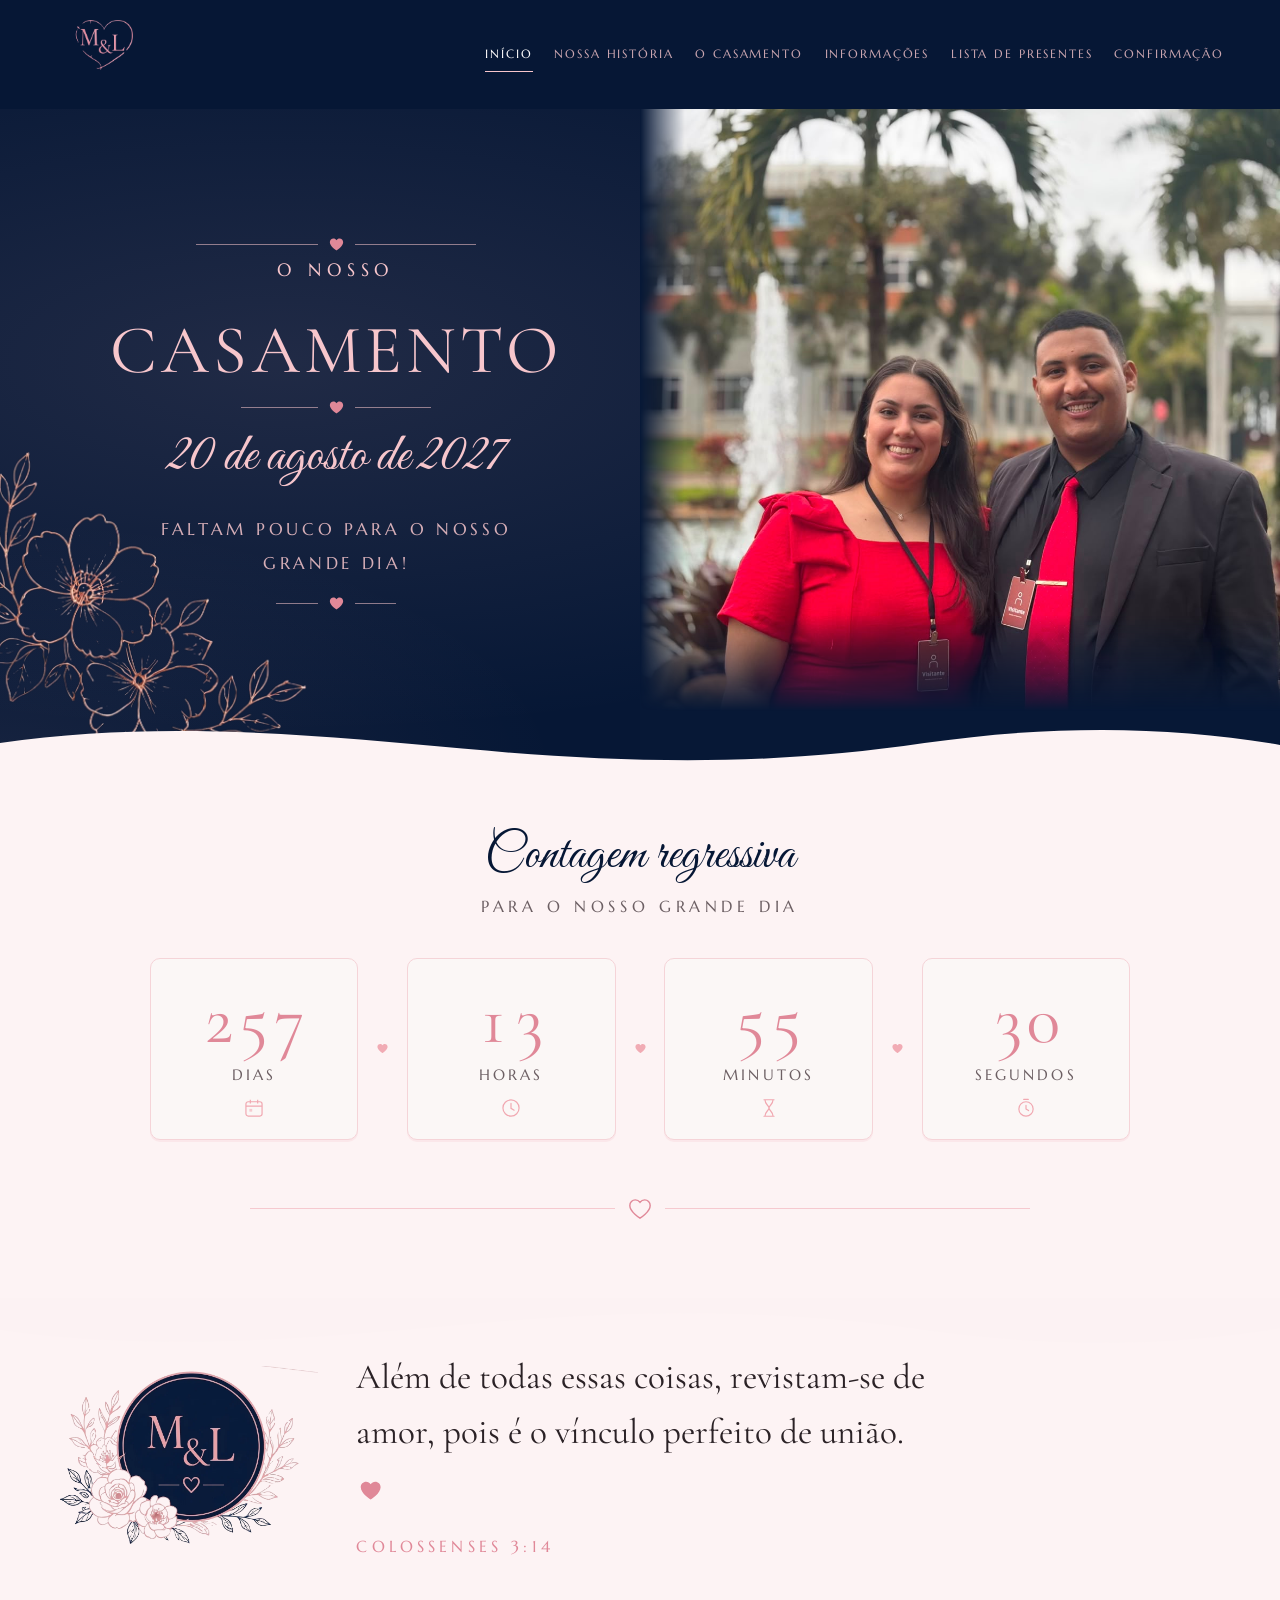
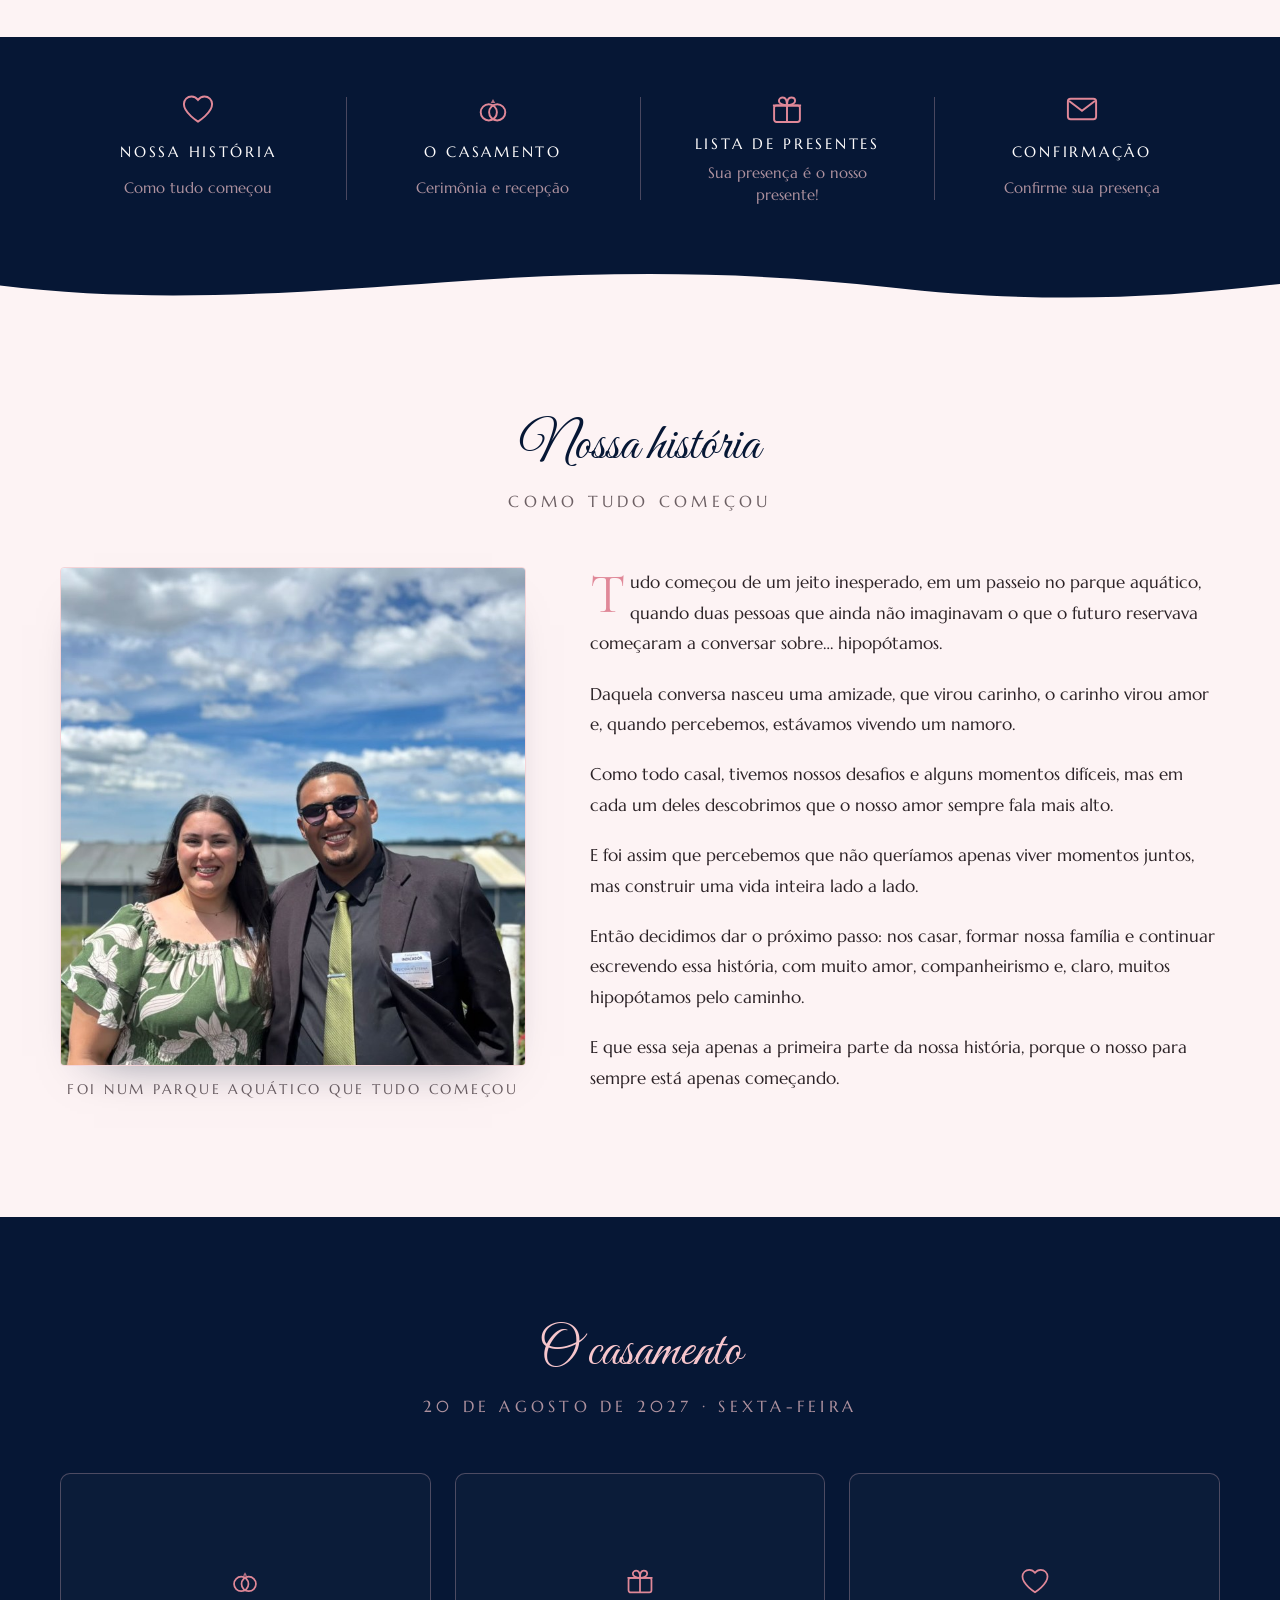
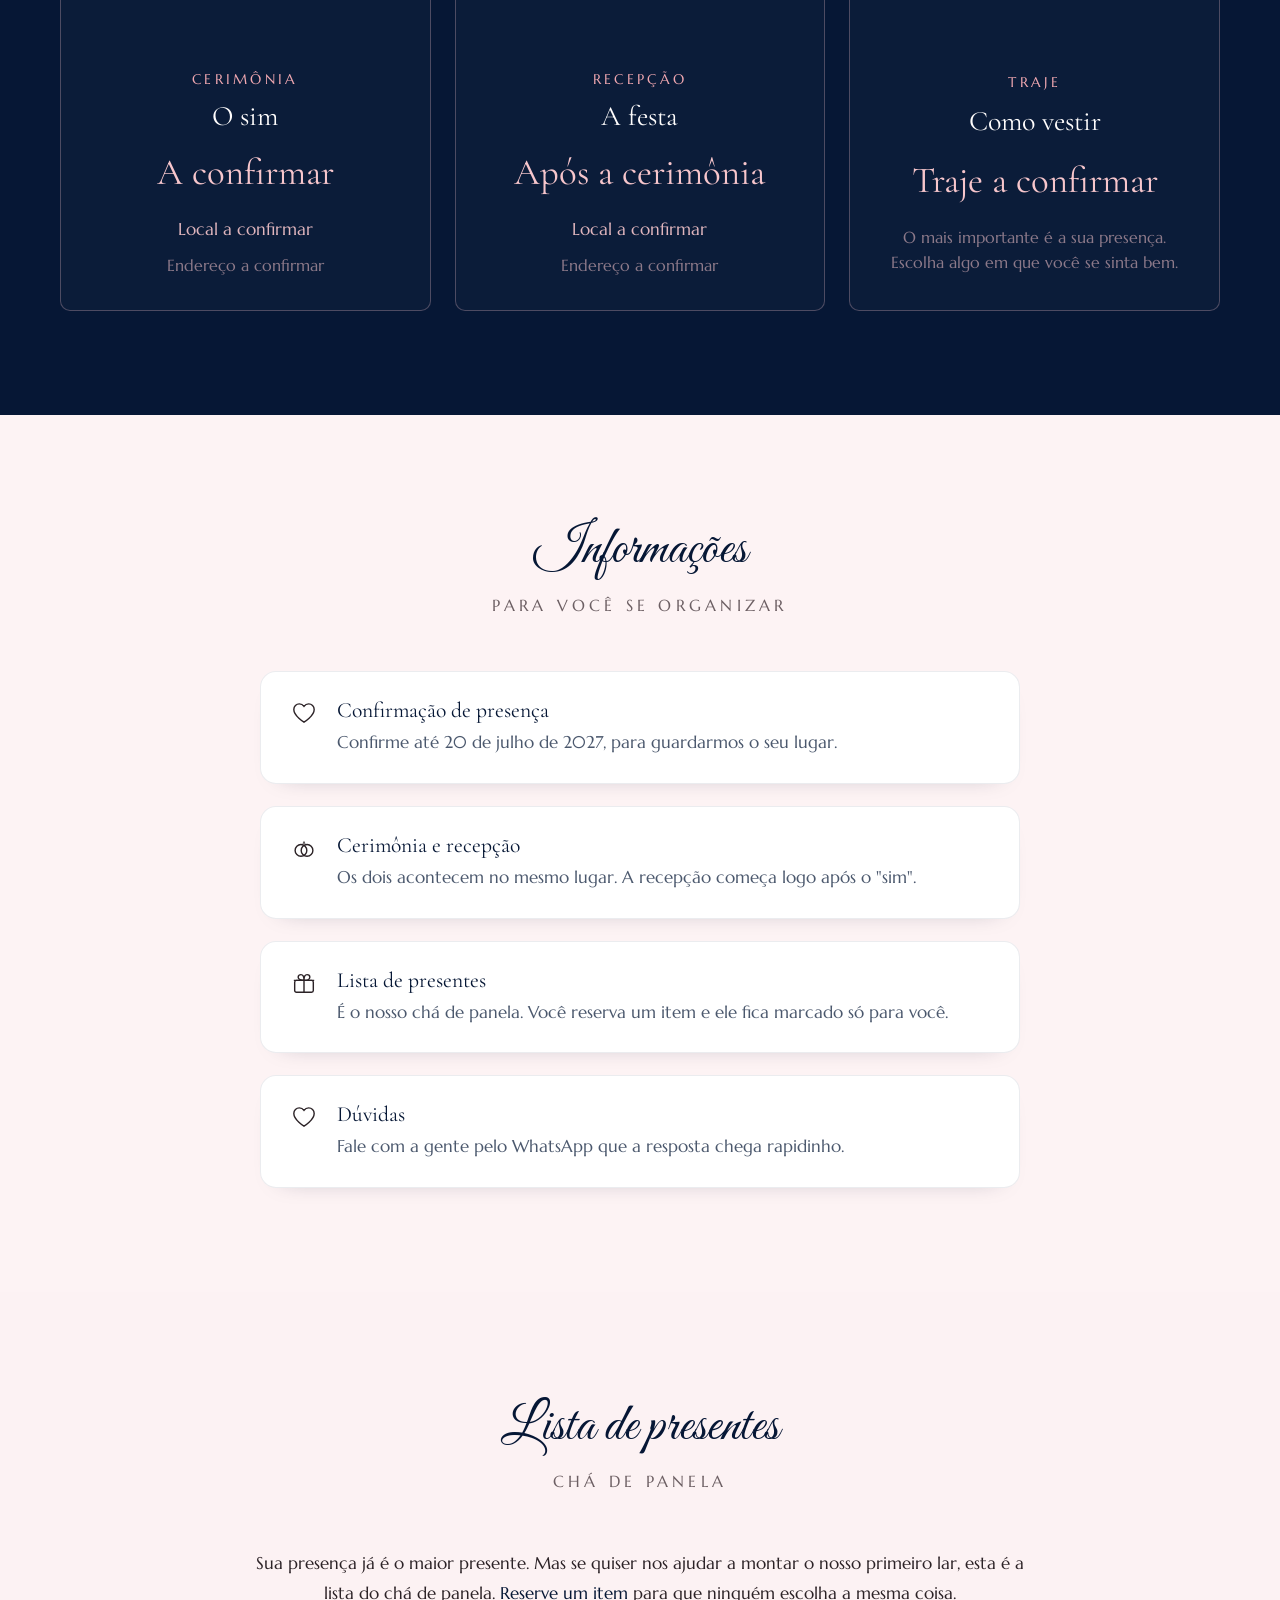
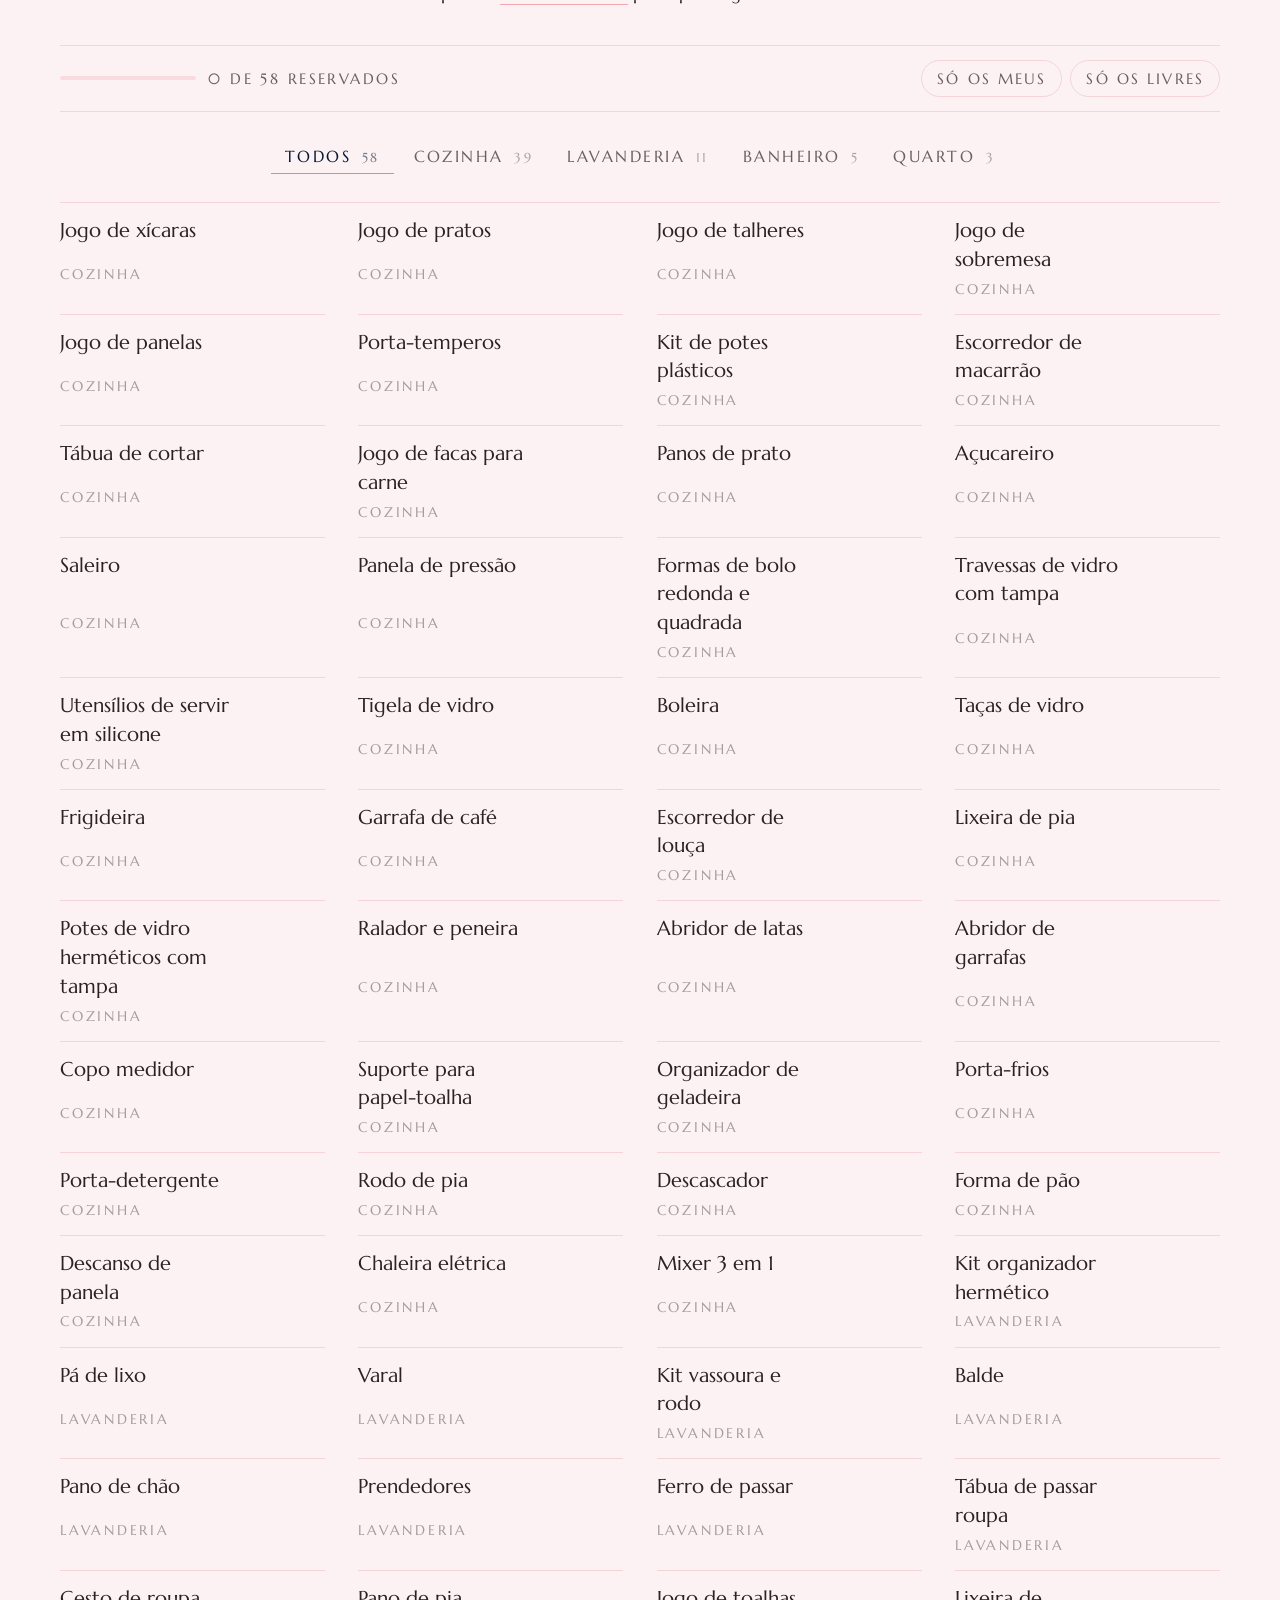
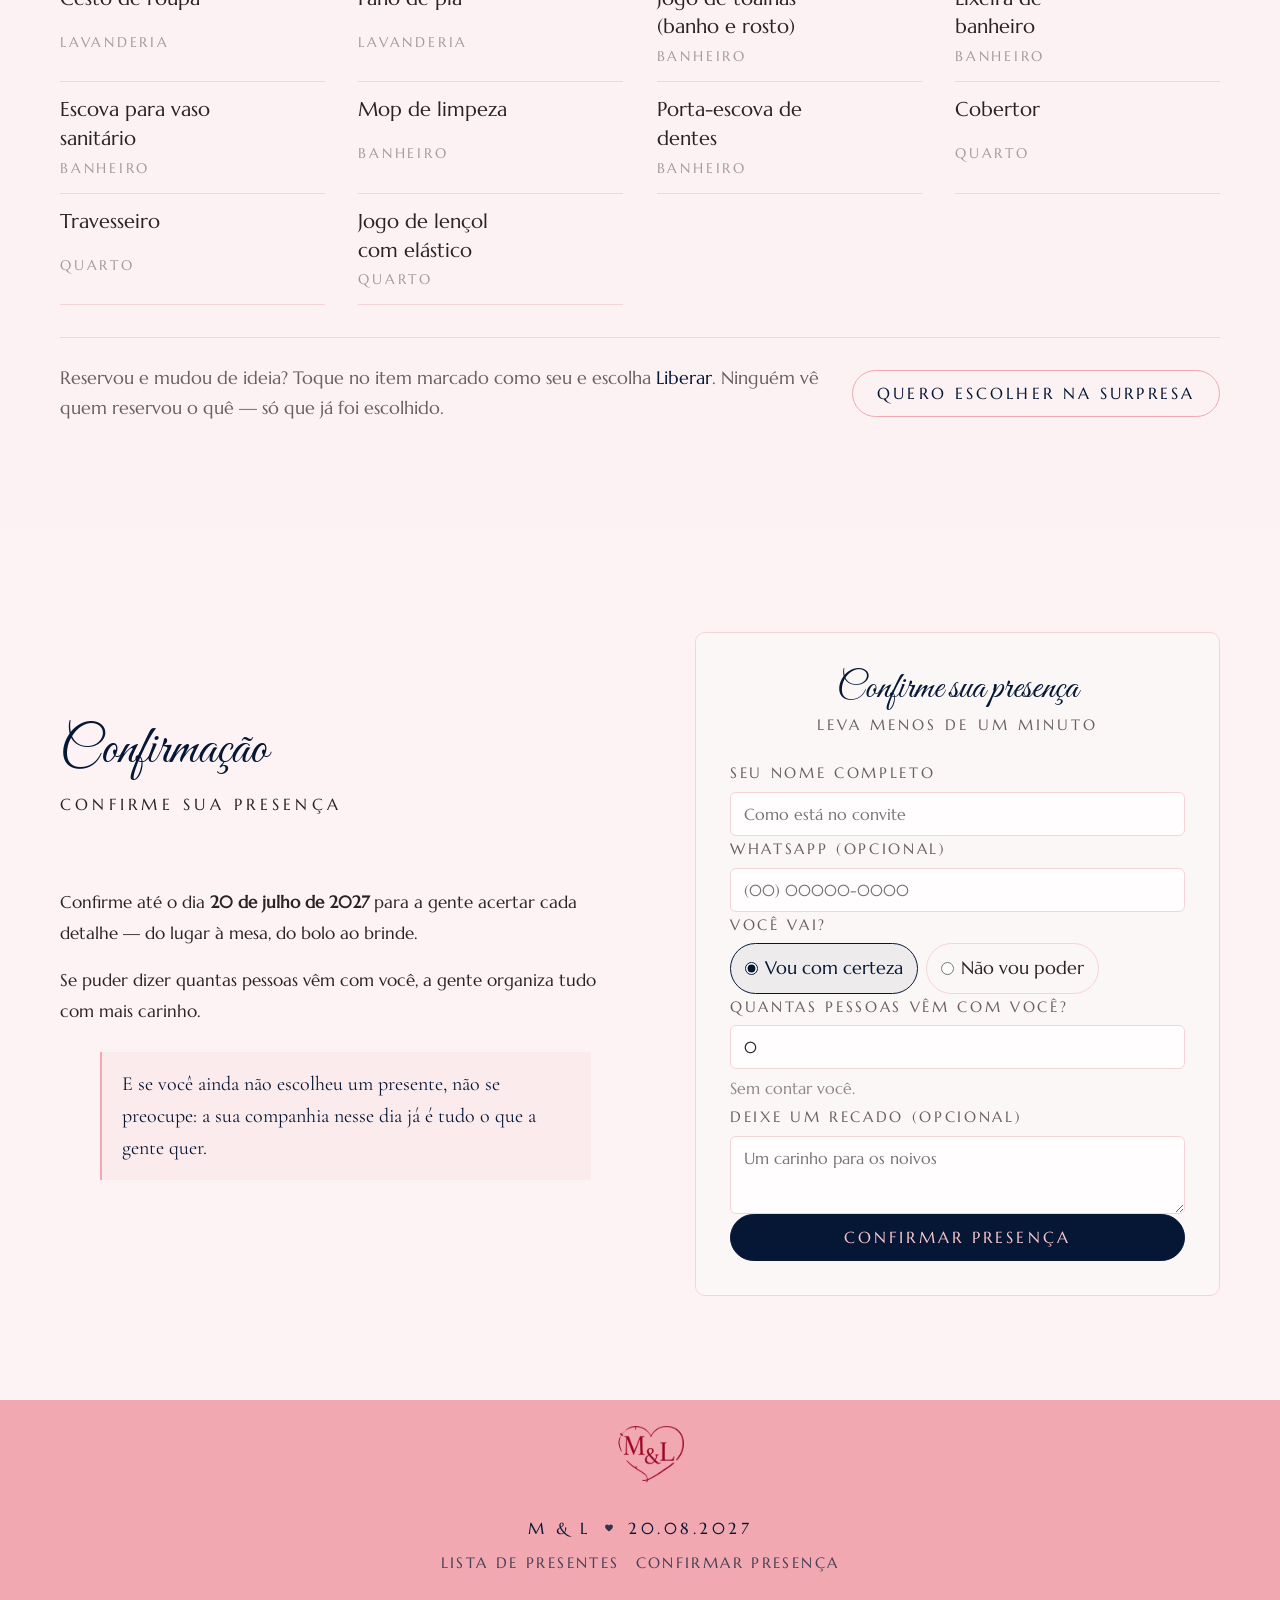
==== commit ebd8d329: "Serve as artes em WebP e corrige a hierarquia dos titulos As imagens decorativas caem de 1.563 KB pa" ====
--- a/index.html
+++ b/index.html
@@ -78,7 +78,10 @@
 <div class="topo">
   <div class="topo__grade">
     <a class="logo logo--topo" href="#inicio" aria-label="Léo e Millene — início">
-      <img src="assets/arte/monograma-coracao.png" alt="" width="874" height="779" decoding="async">
+      <picture>
+        <source srcset="assets/arte/monograma-coracao.webp" type="image/webp">
+        <img src="assets/arte/monograma-coracao.png" alt="" width="874" height="779" decoding="async">
+      </picture>
     </a>
 
     <nav class="nav" id="nav" aria-label="Navegação principal">
@@ -101,8 +104,11 @@
   <div class="hero__grade">
 
     <div class="hero__texto">
-      <img class="hero__ramo" src="assets/arte/ramo-rosas.png" alt=""
-           width="691" height="672" decoding="async" aria-hidden="true">
+      <picture>
+        <source srcset="assets/arte/ramo-rosas.webp" type="image/webp">
+        <img class="hero__ramo" src="assets/arte/ramo-rosas.png" alt=""
+             width="691" height="672" decoding="async" aria-hidden="true">
+      </picture>
 
       <div class="ornamento" aria-hidden="true">
         <svg><use href="#i-coracao"/></svg>
@@ -191,7 +197,10 @@
   <div class="wrap versiculo__grade">
 
     <div class="brasao reveal" aria-hidden="true">
-      <img src="assets/arte/brasao-rosas.png" alt="" width="950" height="657" decoding="async">
+      <picture>
+        <source srcset="assets/arte/brasao-rosas.webp" type="image/webp">
+        <img src="assets/arte/brasao-rosas.png" alt="" width="950" height="657" decoding="async">
+      </picture>
     </div>
 
     <div class="versiculo__texto reveal">
@@ -240,7 +249,7 @@
 <section class="secao historia" id="historia">
   <div class="wrap">
     <div class="secao__cabeca reveal">
-      <p class="secao__script">Nossa história</p>
+      <h2 class="secao__script">Nossa história</h2>
       <p class="secao__sub">Como tudo começou</p>
     </div>
 
@@ -274,7 +283,7 @@
 <section class="secao dia" id="dia">
   <div class="wrap">
     <div class="secao__cabeca reveal">
-      <p class="secao__script">O casamento</p>
+      <h2 class="secao__script">O casamento</h2>
       <p class="secao__sub" id="diaData">20 de agosto de 2027 · sexta-feira</p>
     </div>
 
@@ -313,7 +322,7 @@
 <section class="secao informacoes" id="informacoes">
   <div class="wrap">
     <div class="secao__cabeca reveal">
-      <p class="secao__script">Informações</p>
+      <h2 class="secao__script">Informações</h2>
       <p class="secao__sub">Para você se organizar</p>
     </div>
 
@@ -357,7 +366,7 @@
 <section class="secao presentes" id="presentes">
   <div class="wrap">
     <div class="secao__cabeca reveal">
-      <p class="secao__script">Lista de presentes</p>
+      <h2 class="secao__script">Lista de presentes</h2>
       <p class="secao__sub">Chá de panela</p>
     </div>
 
@@ -400,7 +409,7 @@
 
     <div class="confirmacao__texto reveal">
       <div class="secao__cabeca" style="justify-items:start;text-align:left">
-        <p class="secao__script">Confirmação</p>
+        <h2 class="secao__script">Confirmação</h2>
         <p class="secao__sub">Confirme sua presença</p>
       </div>
 
@@ -467,7 +476,10 @@
 <!-- ==================== RODAPÉ ==================== -->
 <footer class="rodape">
   <a class="logo logo--rodape" href="#inicio" aria-label="Léo e Millene — voltar ao início">
-    <img src="assets/arte/monograma-vinho.png" alt="" width="874" height="779" decoding="async">
+    <picture>
+      <source srcset="assets/arte/monograma-vinho.webp" type="image/webp">
+      <img src="assets/arte/monograma-vinho.png" alt="" width="874" height="779" decoding="async">
+    </picture>
   </a>
 
   <div class="rodape__linha">
--- a/css/logo.css
+++ b/css/logo.css
@@ -11,6 +11,8 @@
   transition: opacity 0.3s var(--ease);
 }
 
+.logo picture { display: block; width: 100%; }
+
 .logo img { display: block; width: 100%; height: auto; }
 
 .logo--topo { width: clamp(62px, 6vw, 88px); }
--- a/css/hero.css
+++ b/css/hero.css
@@ -229,14 +229,21 @@
 }
 
 /* ramo de rosas no canto inferior esquerdo do navy */
-.hero__ramo {
+/* position no <picture> (o pai do <img>), para o wrapper nao
+   ocupar espaco no fluxo do texto */
+.hero__texto picture:has(.hero__ramo) {
   position: absolute;
   left: clamp(-40px, -2vw, -18px);
   bottom: 0;
   width: clamp(210px, 26vw, 360px);
-  height: auto;
   pointer-events: none;
   z-index: 1;
+}
+
+.hero__ramo {
+  display: block;
+  width: 100%;
+  height: auto;
 }
 
 /* ---------- onda da base ---------- */
--- a/css/versiculo.css
+++ b/css/versiculo.css
@@ -35,6 +35,8 @@
   width: min(100%, 300px);
   margin-inline: auto;
 }
+
+.brasao picture { display: block; }
 
 .brasao img {
   display: block;
--- a/css/secoes.css
+++ b/css/secoes.css
@@ -16,8 +16,11 @@
 }
 
 .secao__script {
+  /* margem zerada: agora e um h2 e herda a margem do navegador */
+  margin: 0;
   font-family: var(--script);
   font-size: clamp(2.1rem, 4.6vw, 3.3rem);
+  font-weight: inherit;
   color: var(--navy);
   line-height: 1.2;
 }
--- a/css/responsivo.css
+++ b/css/responsivo.css
@@ -30,7 +30,7 @@
     padding-bottom: clamp(56px, 9vw, 84px);
   }
 
-  .hero__ramo { width: clamp(150px, 24vw, 240px); }
+  .hero__texto picture:has(.hero__ramo) { width: clamp(150px, 24vw, 240px); }
 
   .historia__grade,
   .confirmacao__grade,
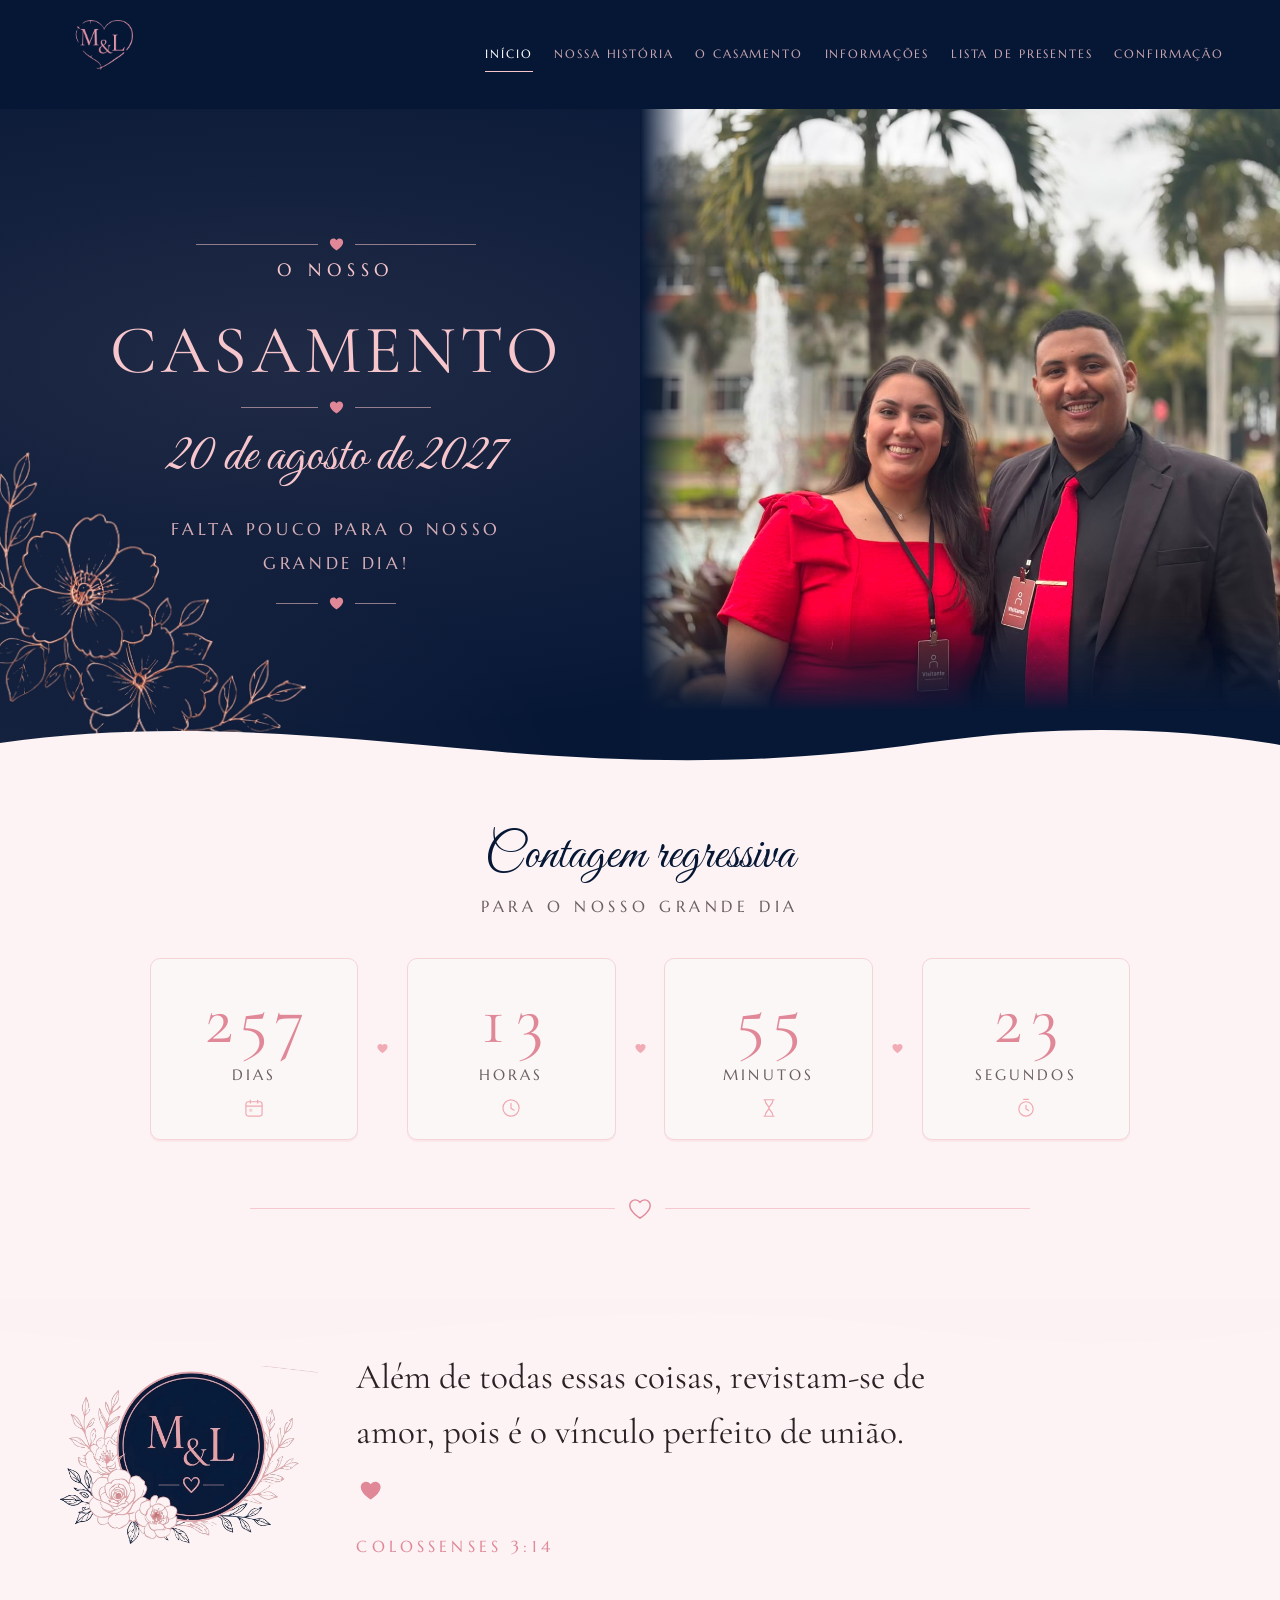
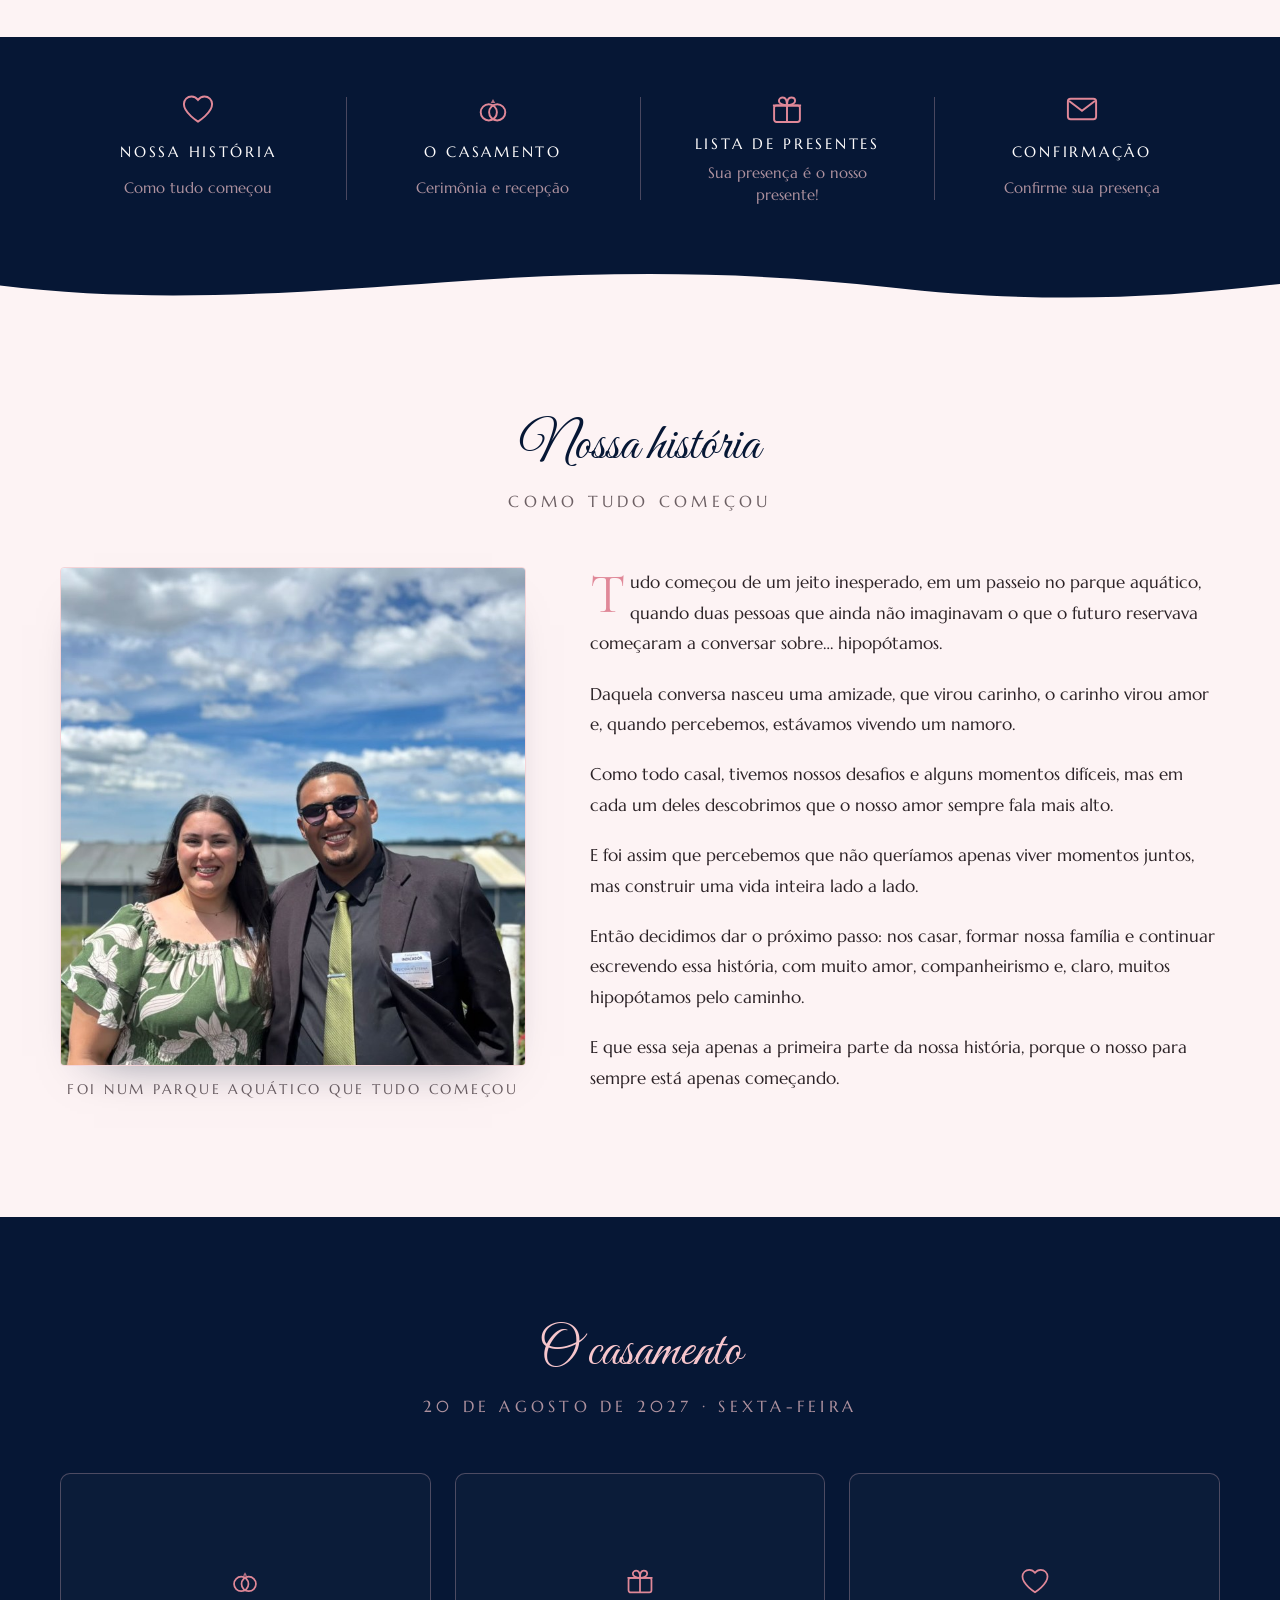
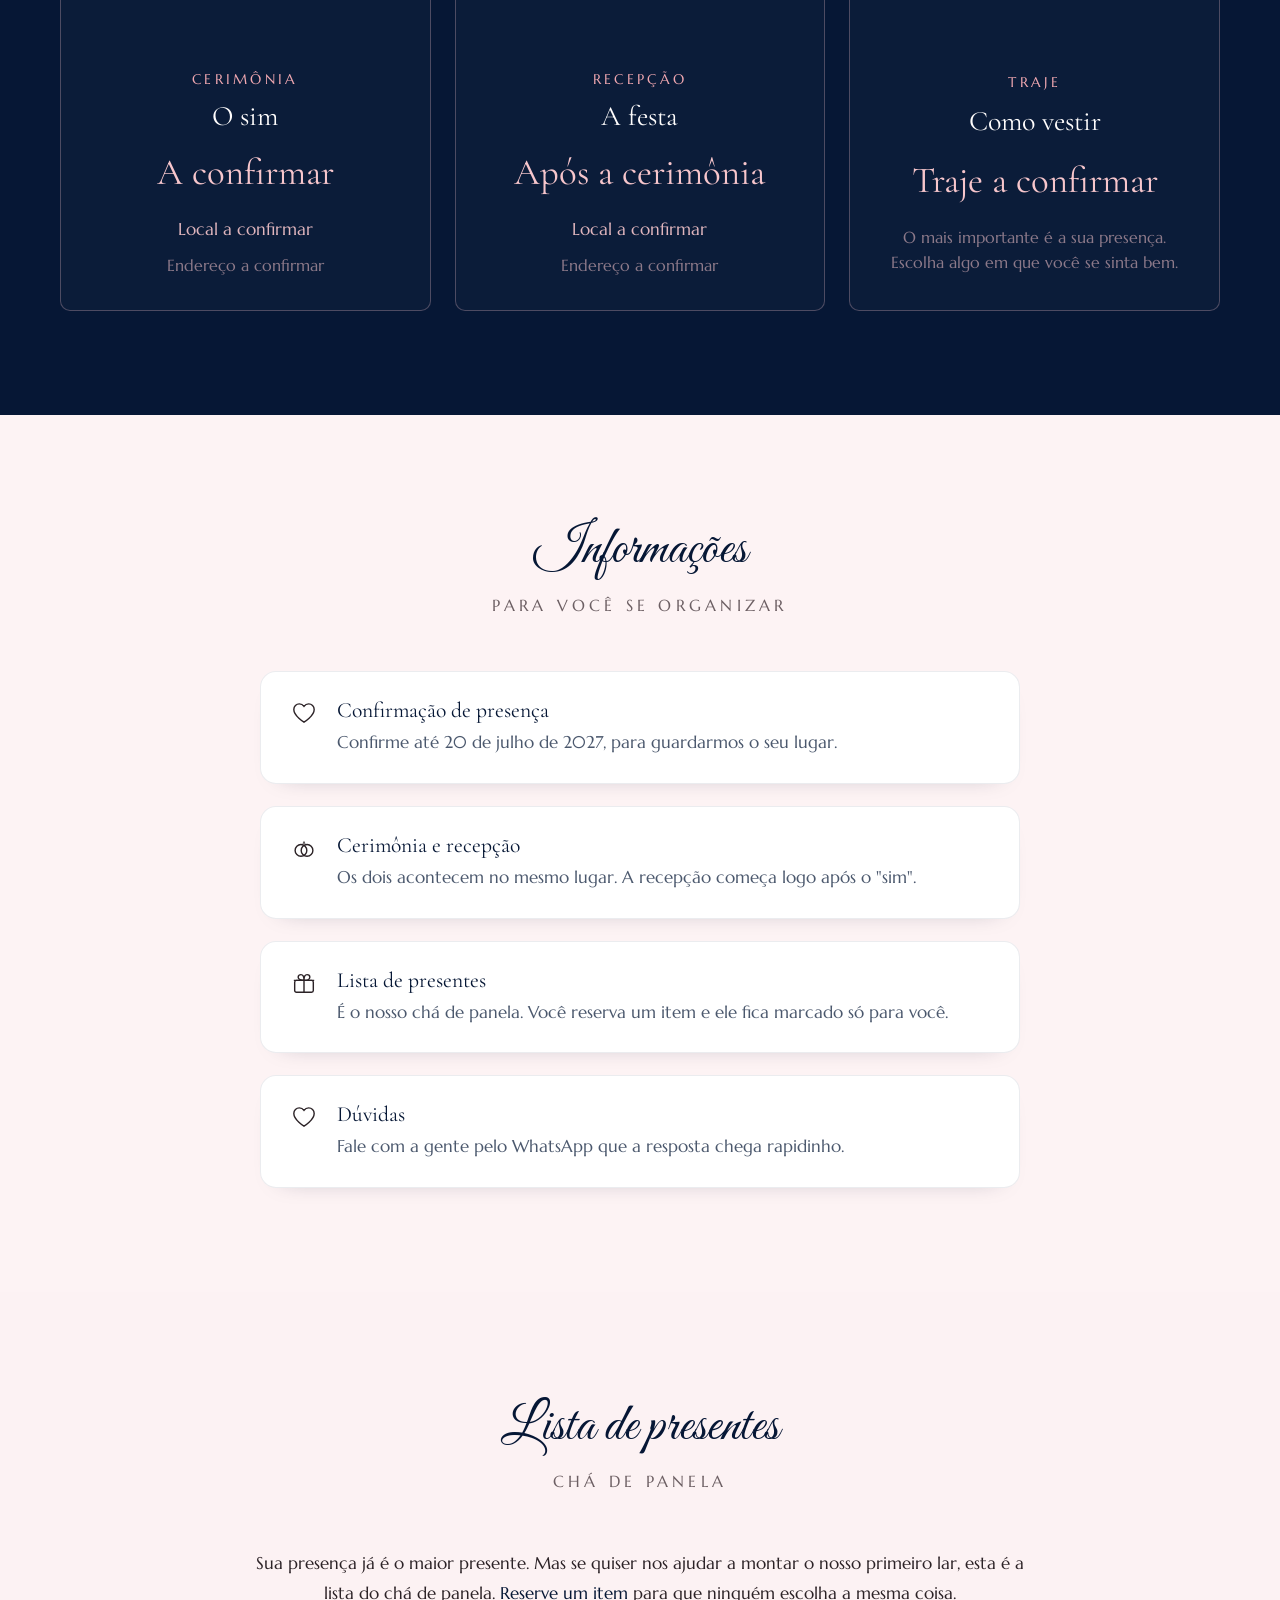
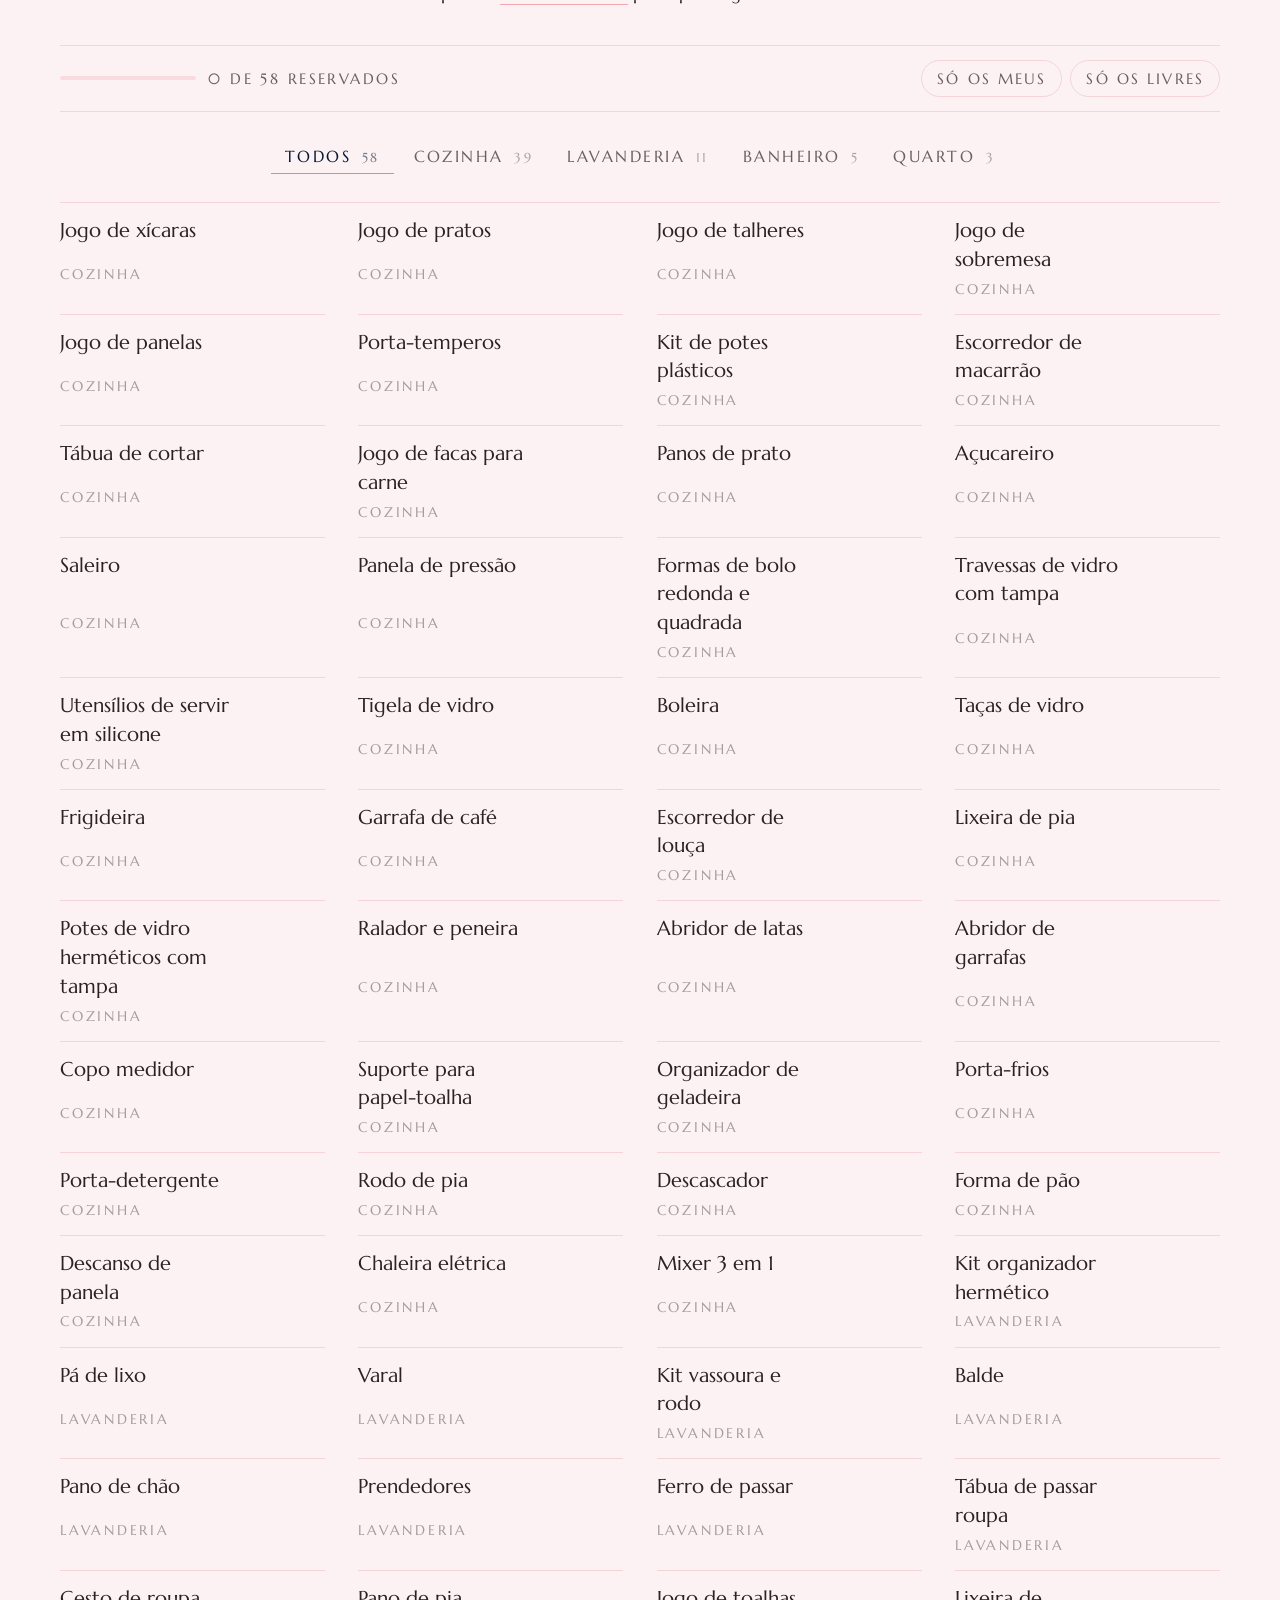
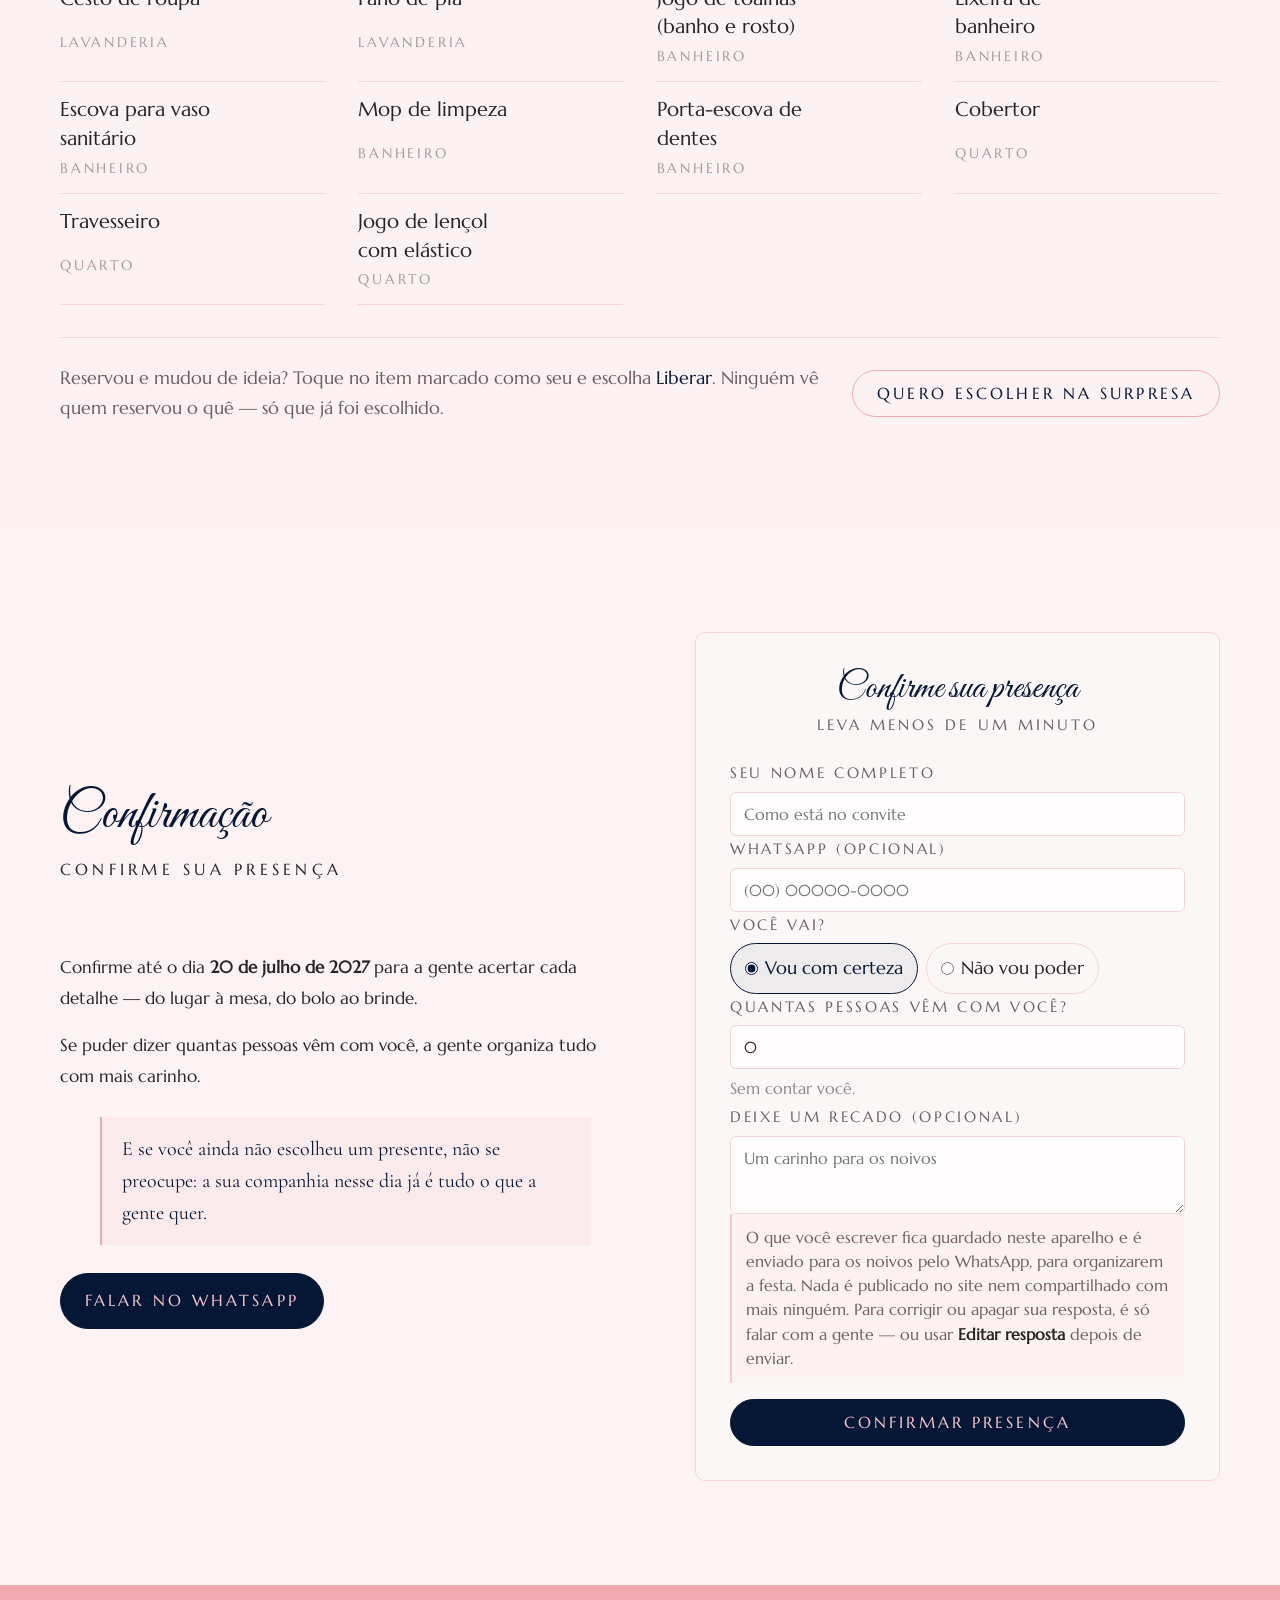
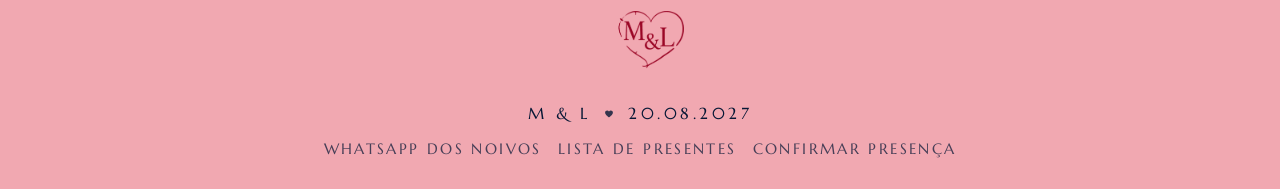
==== commit 2b99ba1b: "Corrige concordancia, explica o uso dos dados e ajusta a recusa - "Faltam pouco" vira "Falta pouco":" ====
--- a/index.html
+++ b/index.html
@@ -124,7 +124,7 @@
 
       <p class="hero__data-script" id="heroDataScript">20 de agosto de 2027</p>
 
-      <p class="hero__frase">Faltam pouco para o nosso<br>grande dia!</p>
+      <p class="hero__frase">Falta pouco para o nosso<br>grande dia!</p>
 
       <div class="ornamento" aria-hidden="true" style="max-width:120px;margin-top:14px">
         <svg><use href="#i-coracao"/></svg>
@@ -459,6 +459,13 @@
             <textarea id="recado" name="recado" placeholder="Um carinho para os noivos"></textarea>
           </div>
 
+          <p class="campo__privacidade">
+            O que você escrever fica guardado neste aparelho e é enviado para os
+            noivos pelo WhatsApp, para organizarem a festa. Nada é publicado no site
+            nem compartilhado com mais ninguém. Para corrigir ou apagar sua resposta,
+            é só falar com a gente — ou usar <b>Editar resposta</b> depois de enviar.
+          </p>
+
           <button class="botao" type="submit" id="btnEnviar" style="width:100%">Confirmar presença</button>
         </div>
 
--- a/css/formulario.css
+++ b/css/formulario.css
@@ -71,6 +71,19 @@
   color: rgba(108, 95, 99, 0.75);
 }
 
+/* aviso de privacidade logo acima do botao de enviar */
+.campo__privacidade {
+  margin: 0 0 16px;
+  padding: 12px 14px;
+  border-left: 2px solid var(--rosa-claro);
+  background: rgba(247, 198, 204, 0.1);
+  font-size: clamp(0.86rem, 1.3vw, 0.98rem);
+  line-height: 1.55;
+  color: var(--tinta-2);
+}
+
+.campo__privacidade b { font-weight: 600; color: var(--tinta); }
+
 .radios { display: flex; gap: 8px; flex-wrap: wrap; }
 
 .radio {
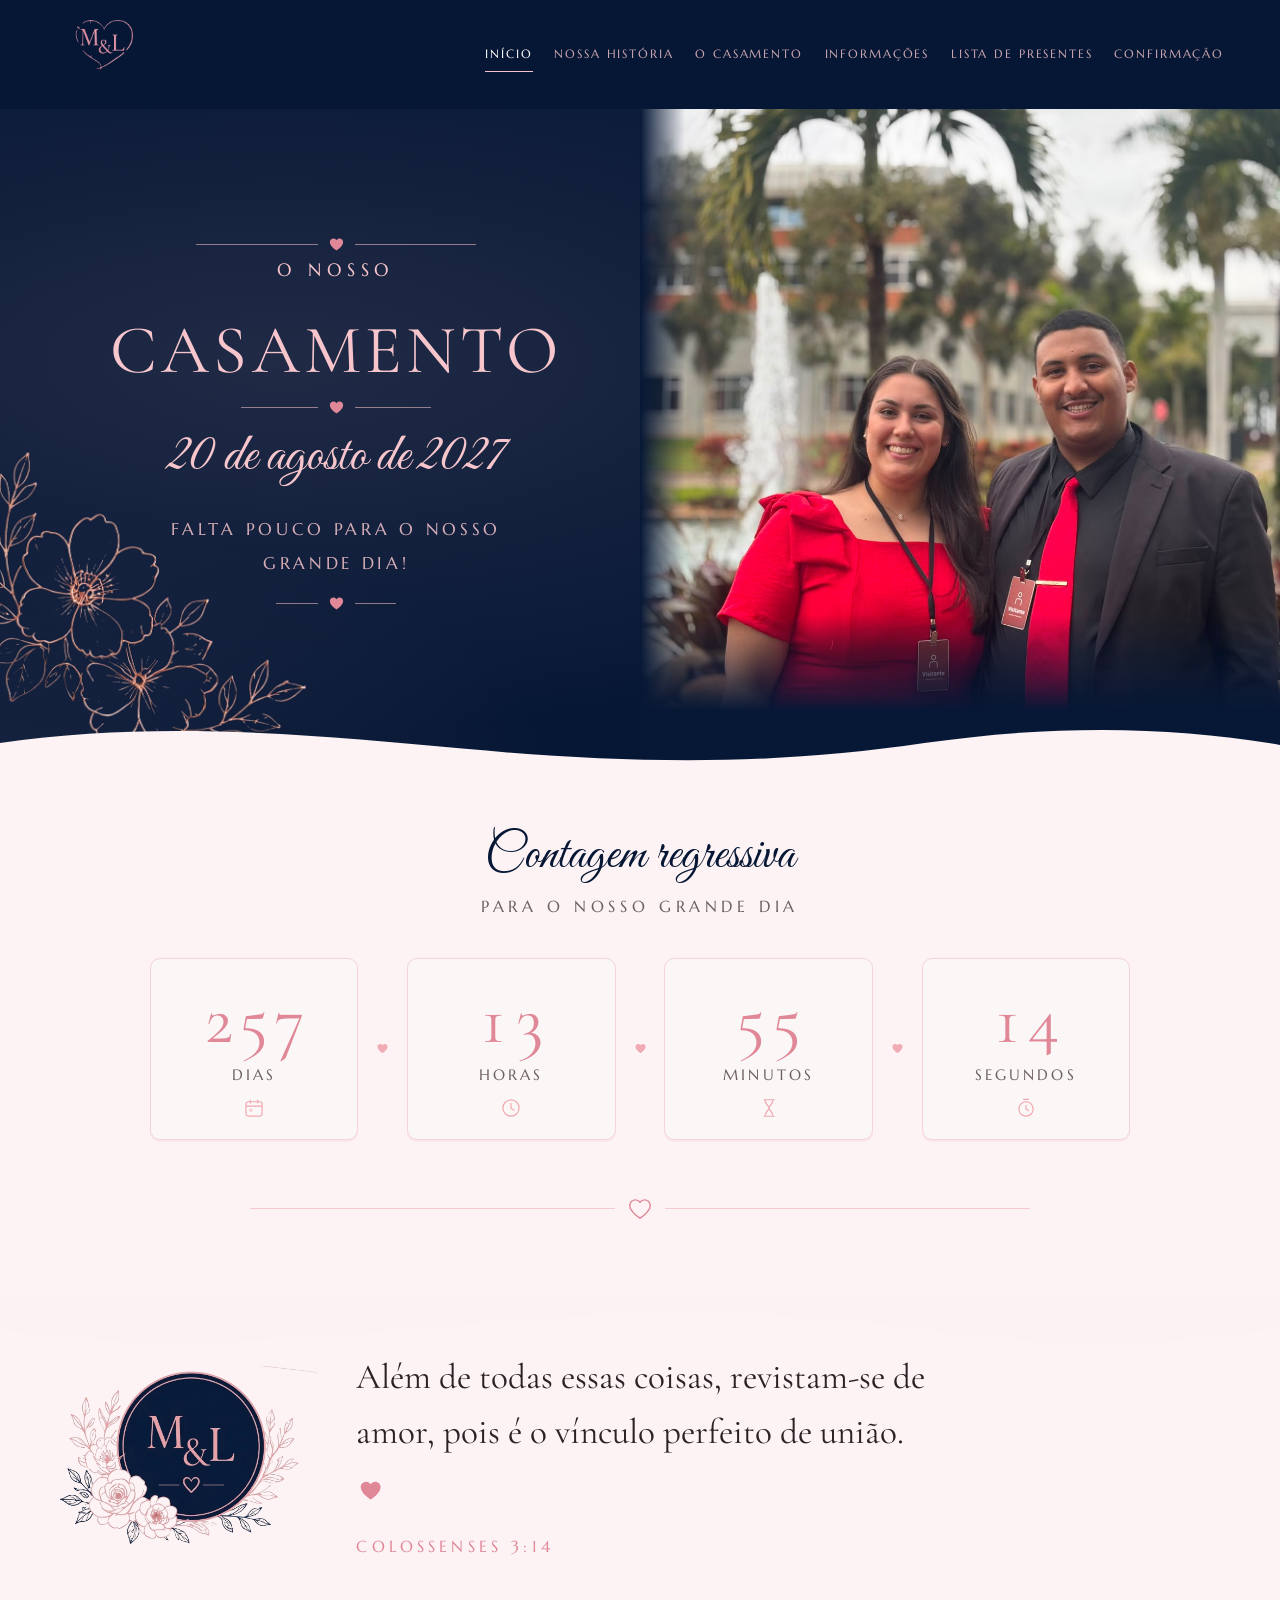
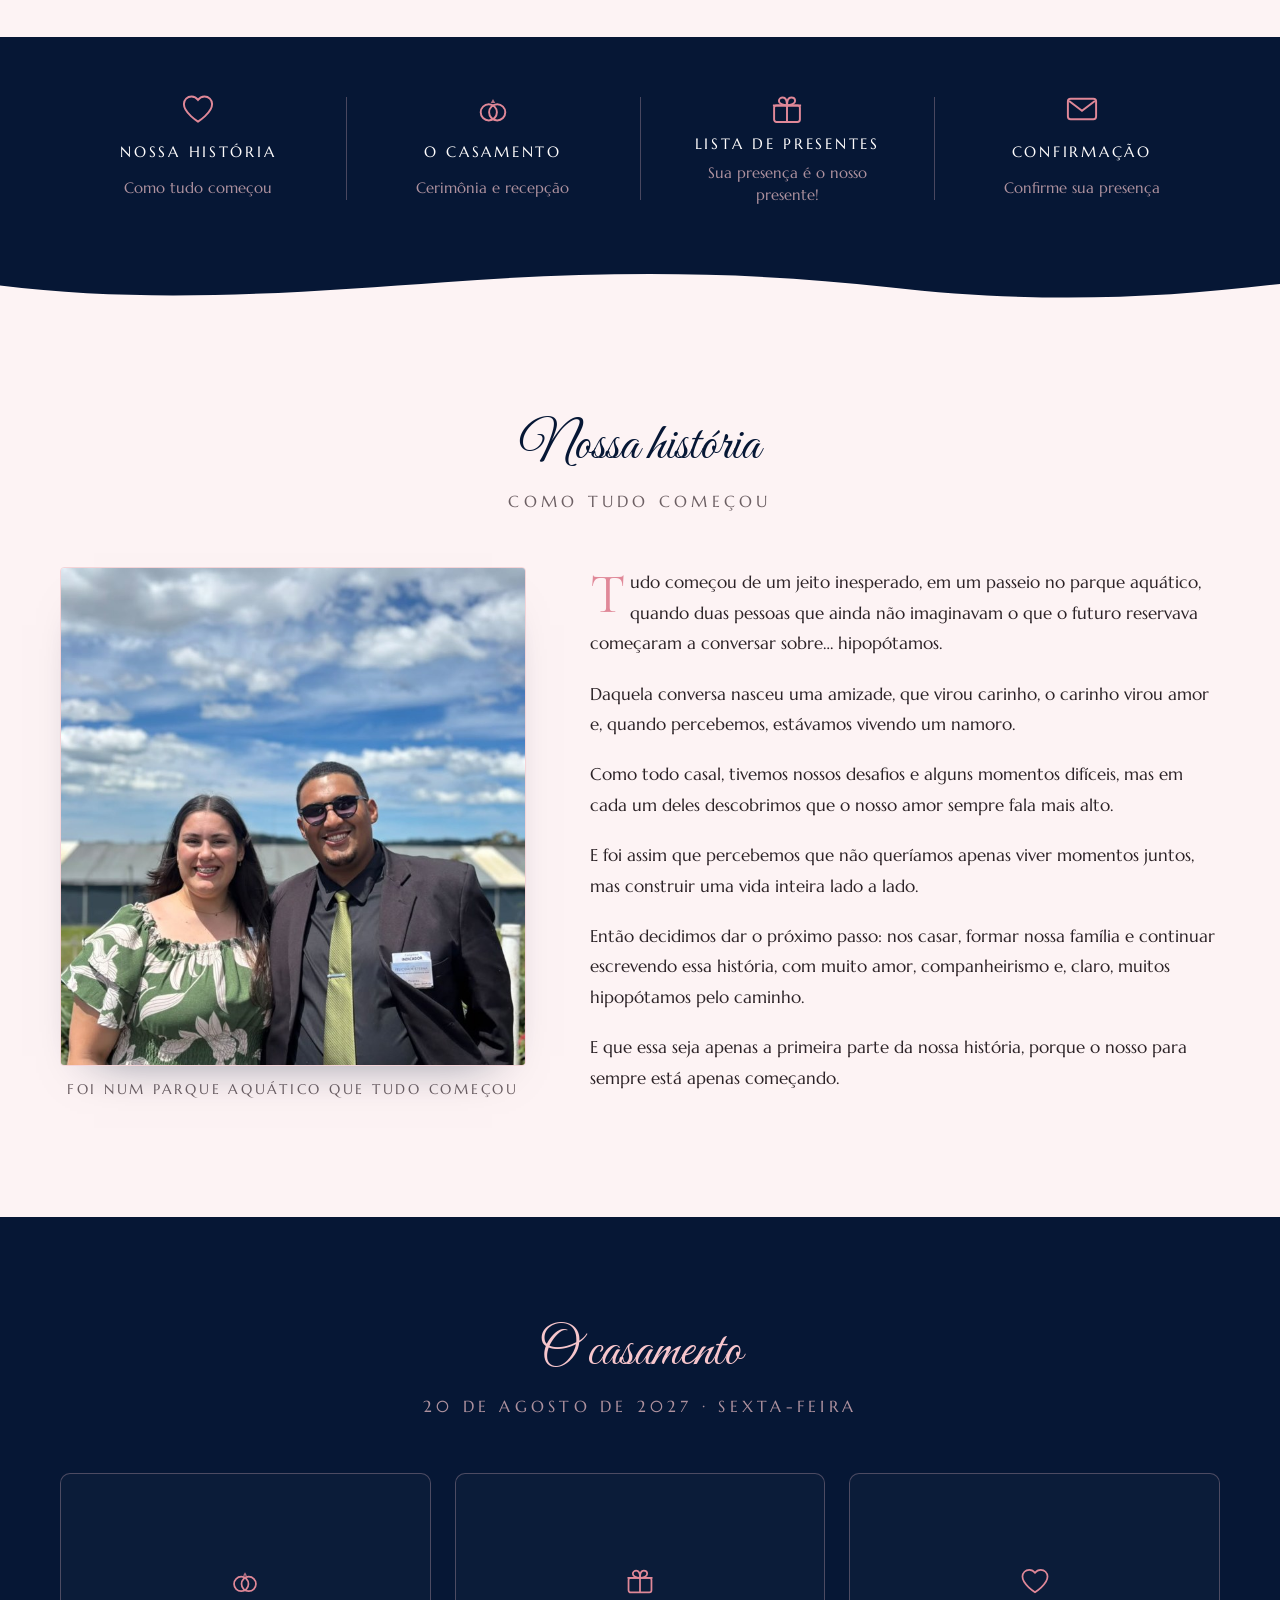
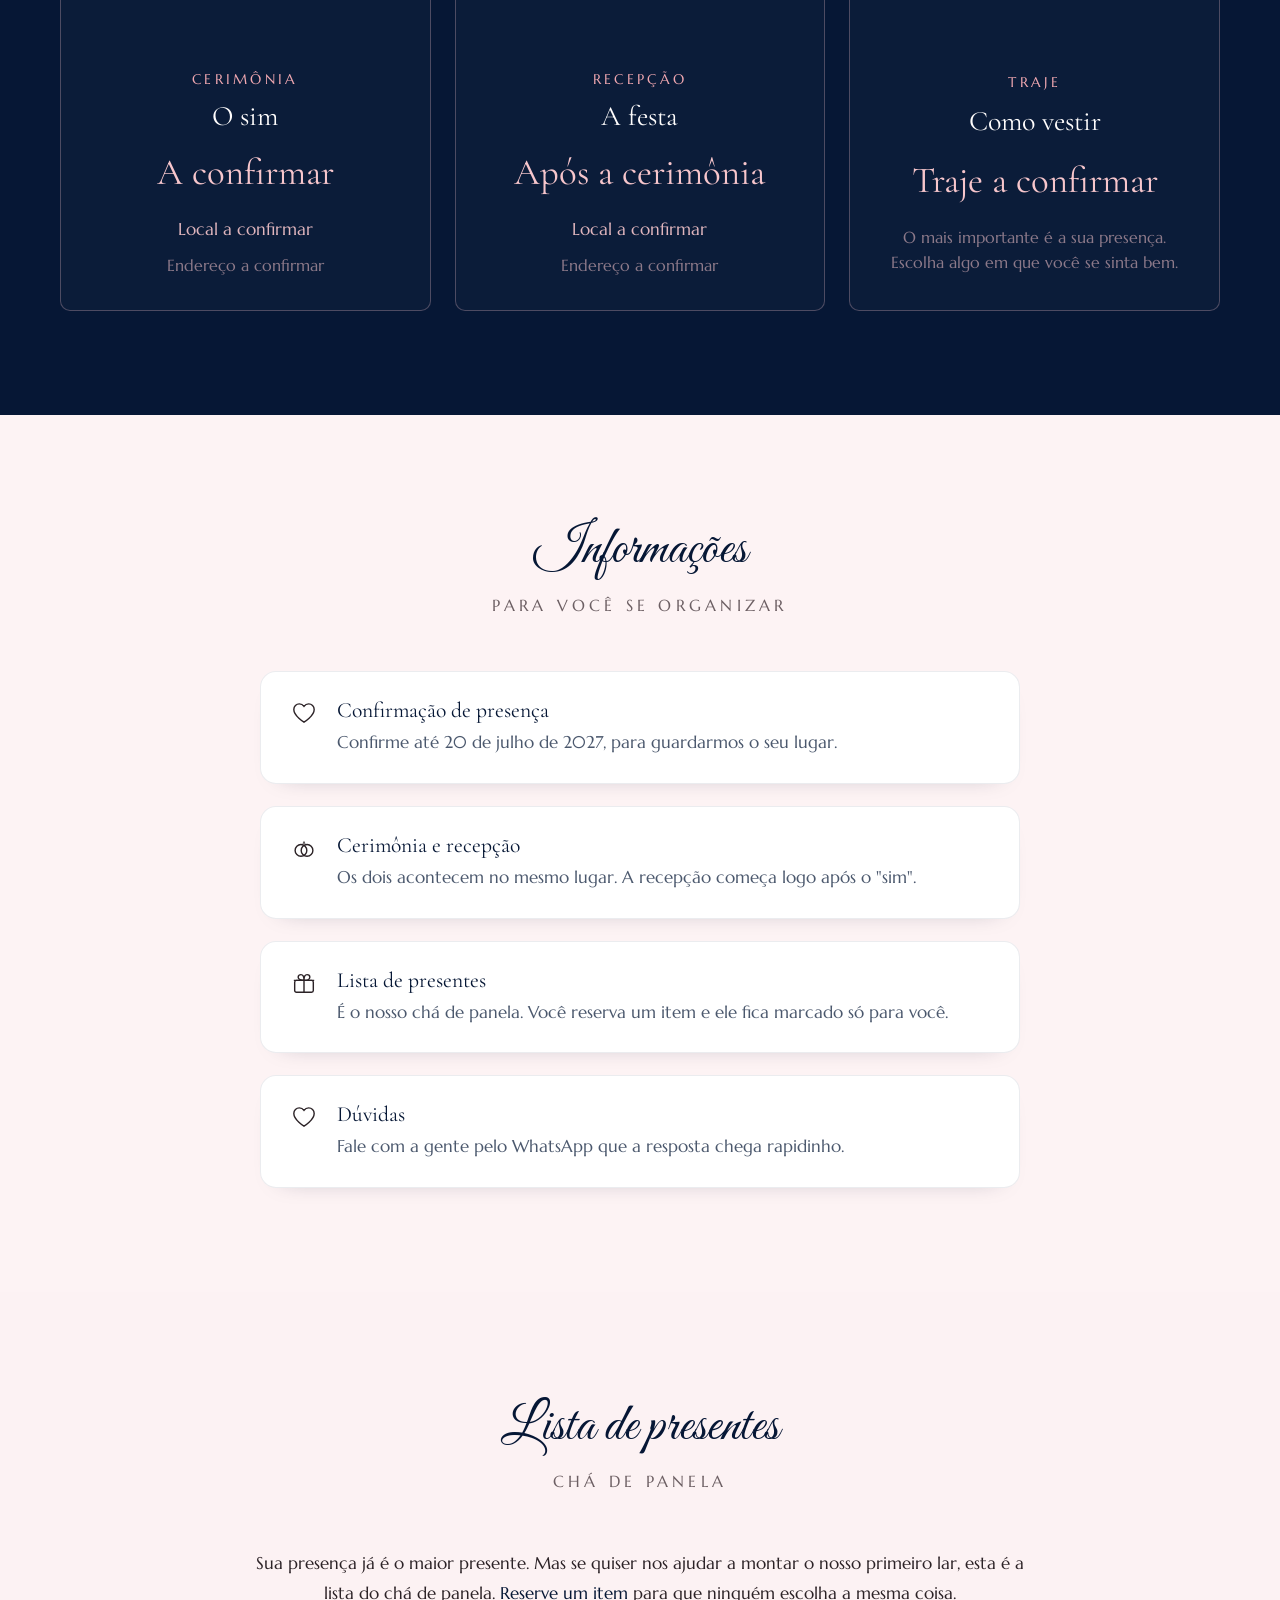
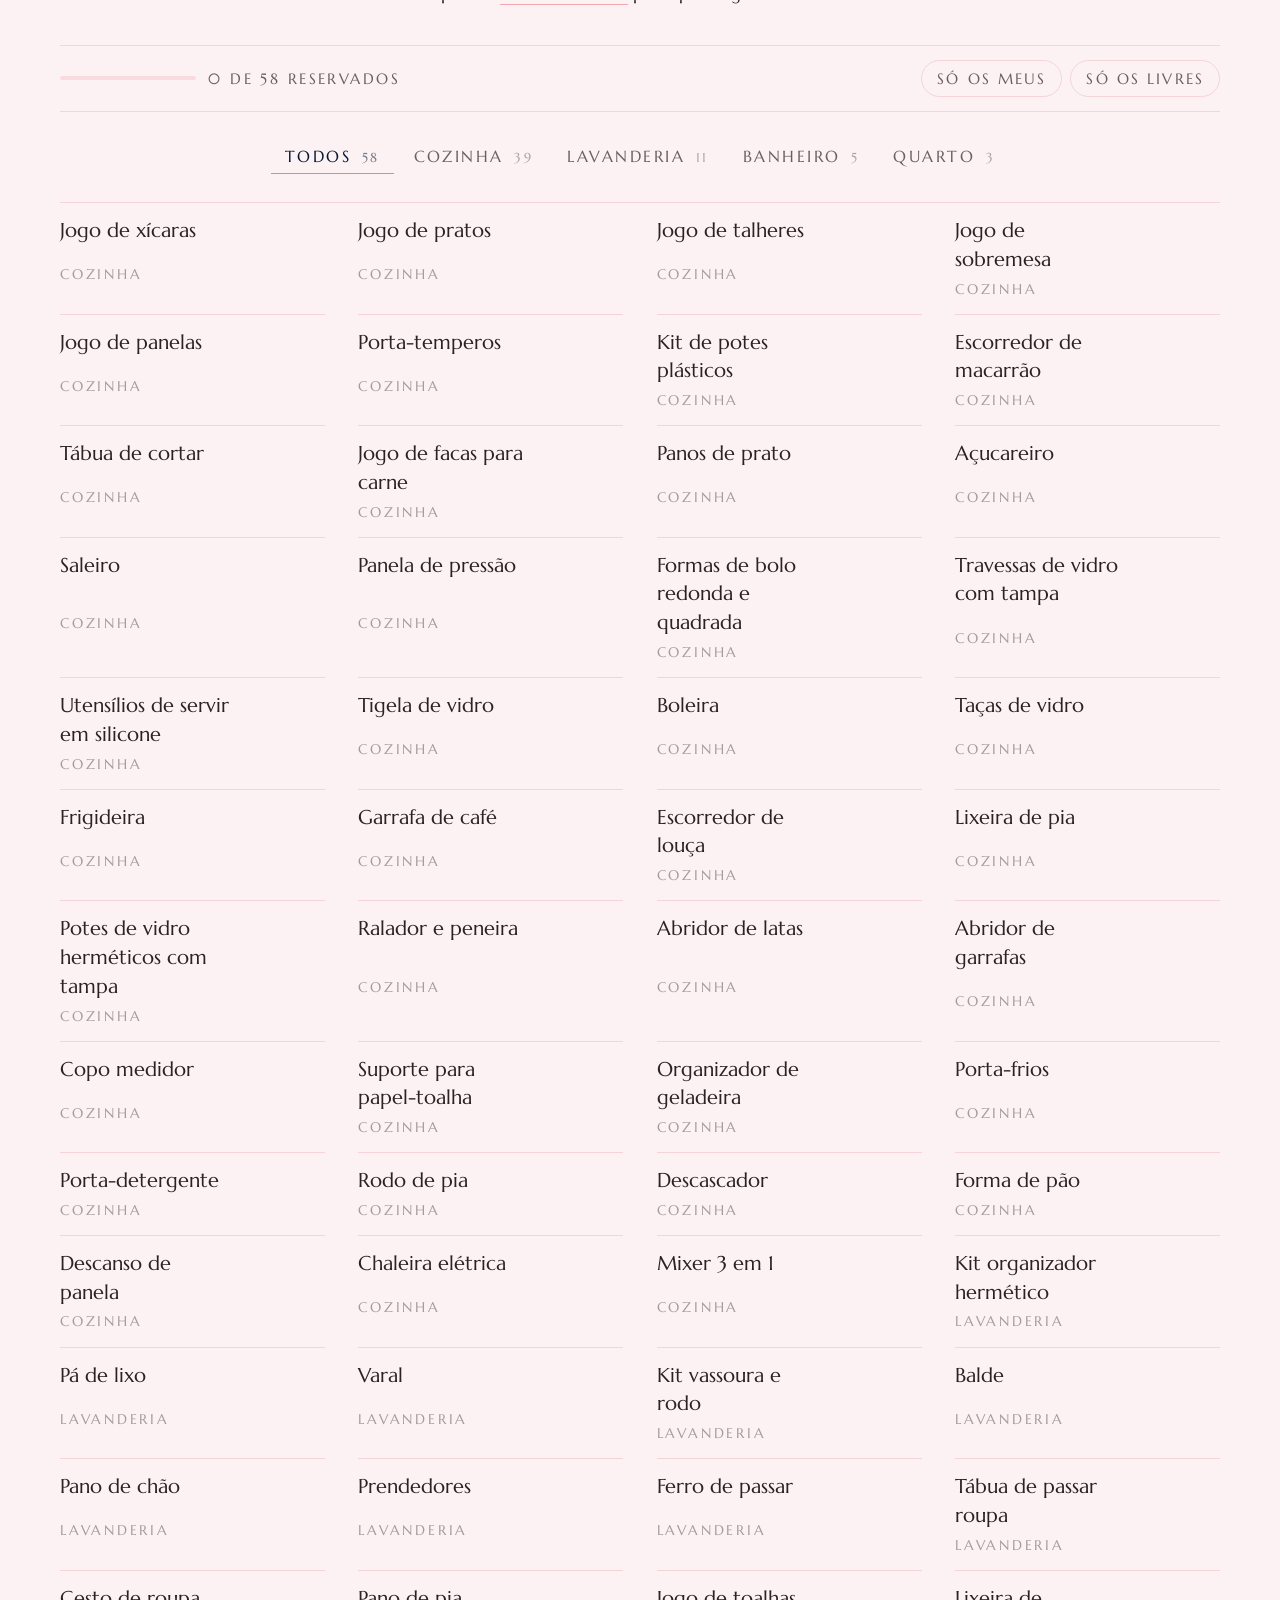
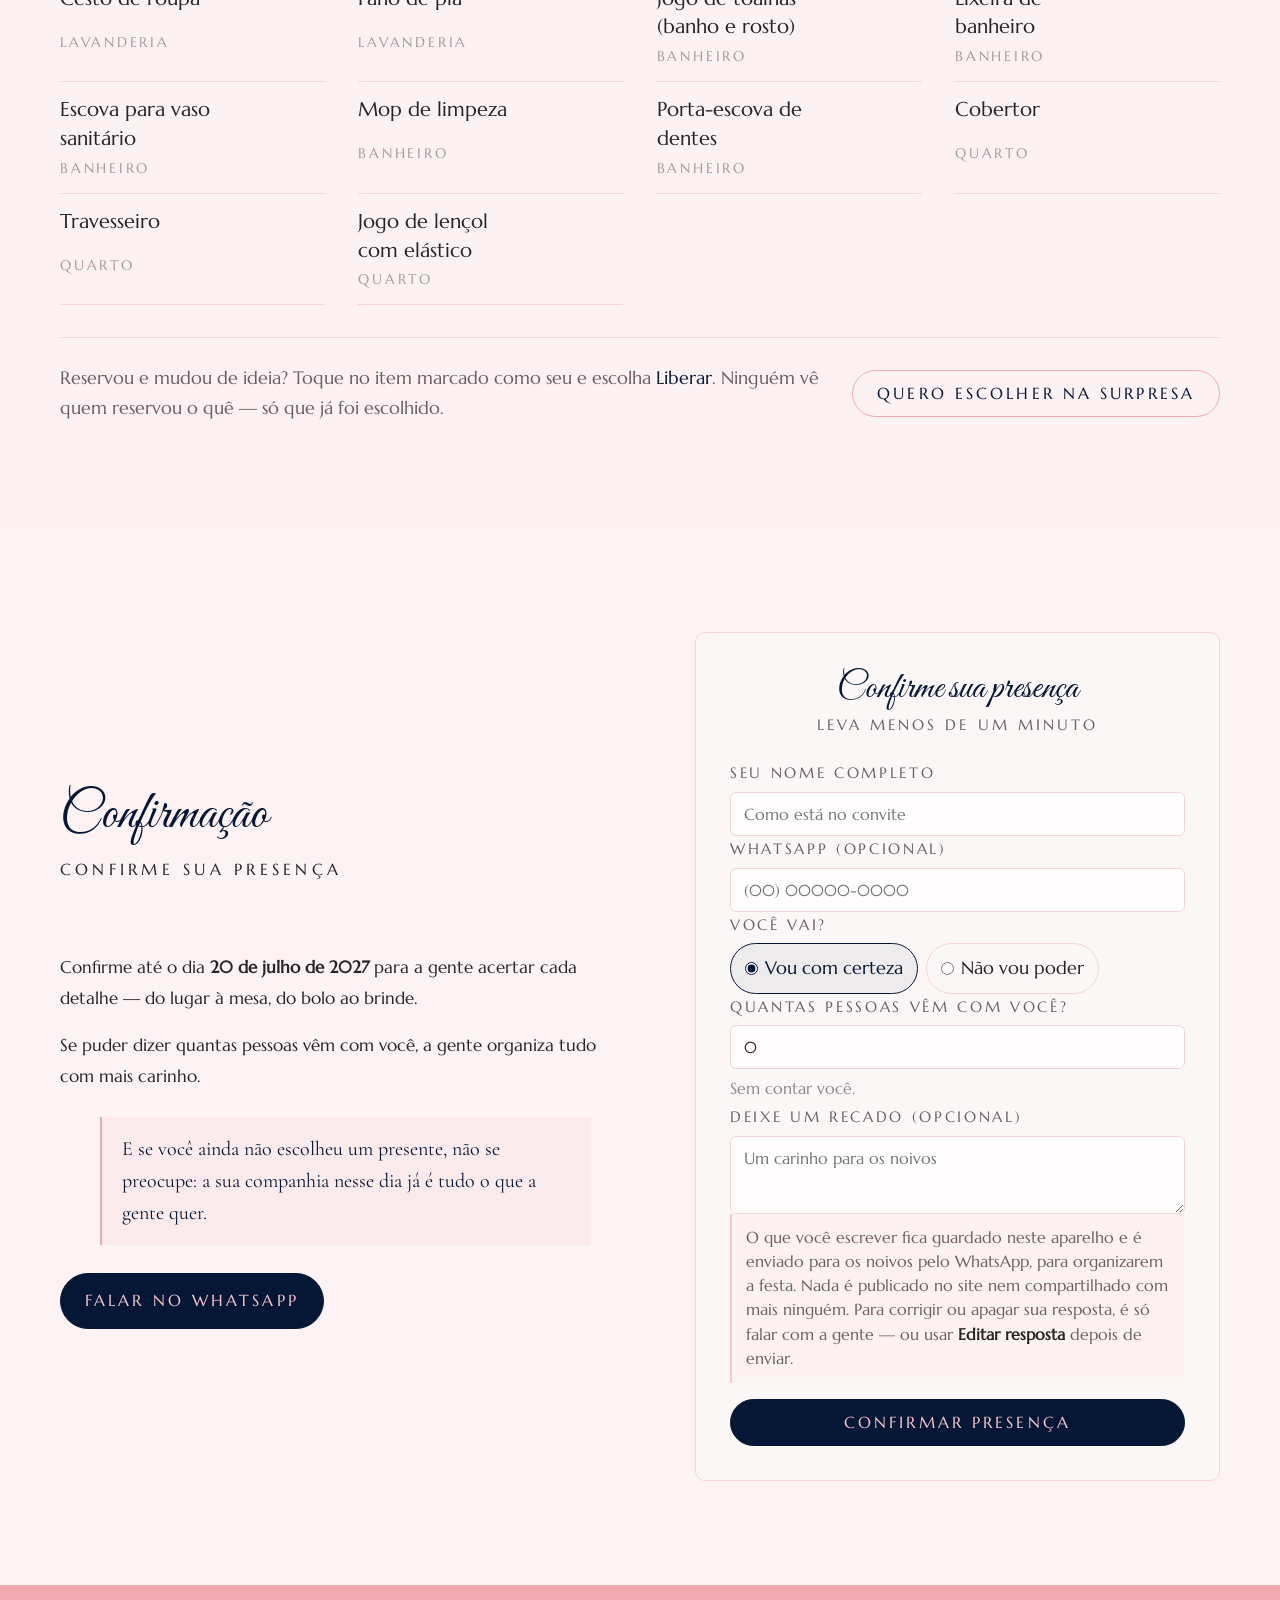
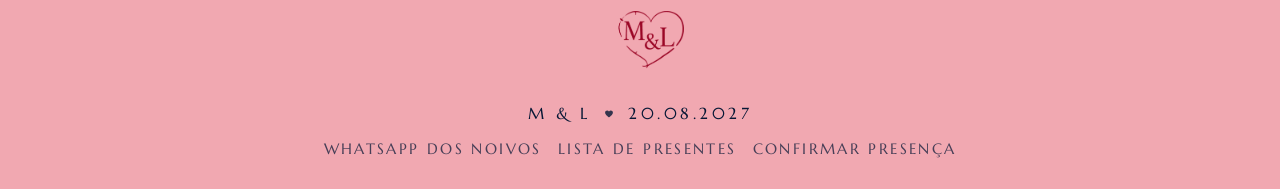
==== commit 02047878: "Conserta a foto que sumia no iPhone e centraliza o menu A mask-composite:intersect continuava ativa " ====
--- a/index.html
+++ b/index.html
@@ -19,16 +19,16 @@
 <link rel="preconnect" href="https://fonts.gstatic.com" crossorigin>
 <link href="https://fonts.googleapis.com/css2?family=Cormorant+Garamond:ital,wght@0,300;0,400;0,500;1,400&family=Great+Vibes&family=Marcellus&display=swap" rel="stylesheet">
 
-<link rel="stylesheet" href="css/base.css">
-<link rel="stylesheet" href="css/logo.css">
-<link rel="stylesheet" href="css/hero.css">
-<link rel="stylesheet" href="css/contagem.css">
-<link rel="stylesheet" href="css/versiculo.css">
-<link rel="stylesheet" href="css/secoes.css">
-<link rel="stylesheet" href="css/presentes.css">
-<link rel="stylesheet" href="css/formulario.css">
-<link rel="stylesheet" href="css/interface.css">
-<link rel="stylesheet" href="css/responsivo.css">
+<link rel="stylesheet" href="css/base.css?v=39d505e3">
+<link rel="stylesheet" href="css/logo.css?v=3cc8184b">
+<link rel="stylesheet" href="css/hero.css?v=ca52be07">
+<link rel="stylesheet" href="css/contagem.css?v=d27baf32">
+<link rel="stylesheet" href="css/versiculo.css?v=33c63e0b">
+<link rel="stylesheet" href="css/secoes.css?v=c9d6792f">
+<link rel="stylesheet" href="css/presentes.css?v=5c336ecb">
+<link rel="stylesheet" href="css/formulario.css?v=81558c1c">
+<link rel="stylesheet" href="css/interface.css?v=561bbbd9">
+<link rel="stylesheet" href="css/responsivo.css?v=ab2e0a67">
 </head>
 <body>
 
@@ -530,11 +530,11 @@
 
 <div class="toast" id="toast" role="status" aria-live="polite"></div>
 
-<script src="js/config.js"></script>
-<script src="js/app.js"></script>
-<script src="js/musica.js"></script>
-<script src="js/presentes.js"></script>
-<script src="js/presentes-ui.js"></script>
-<script src="js/extra.js"></script>
+<script src="js/config.js?v=3f0a6f73"></script>
+<script src="js/app.js?v=42dc1d48"></script>
+<script src="js/musica.js?v=855eae73"></script>
+<script src="js/presentes.js?v=3c719107"></script>
+<script src="js/presentes-ui.js?v=38763091"></script>
+<script src="js/extra.js?v=d0114c7c"></script>
 </body>
 </html>
--- a/css/responsivo.css
+++ b/css/responsivo.css
@@ -21,8 +21,17 @@
      No celular ela fica em pe e o casal aparece de verdade. */
   .hero__foto img {
     object-position: 50% 28%;
+    /* desliga a mascara POR INTEIRO: zerar so a mask-image deixava
+       mask-composite:intersect ativo, e no Safari do iOS isso pinta
+       a imagem inteira de transparente — a foto simplesmente sumia */
+    -webkit-mask: none;
+    mask: none;
     -webkit-mask-image: none;
     mask-image: none;
+    -webkit-mask-composite: add;
+    mask-composite: add;
+    -webkit-mask-mode: match-source;
+    mask-mode: match-source;
   }
 
   .hero__texto {
@@ -74,7 +83,9 @@
     visibility: visible;
   }
 
-  .menu-btn { display: inline-block; position: relative; z-index: 81; }
+  /* grid, e nao inline-block: com display block/inline-block o
+     place-items do botao nao vale e as tres barras ficam no canto */
+  .menu-btn { display: grid; place-items: center; position: relative; z-index: 81; }
 
   .atalhos__grade { grid-template-columns: repeat(2, minmax(0, 1fr)); gap: 14px 8px; }
 
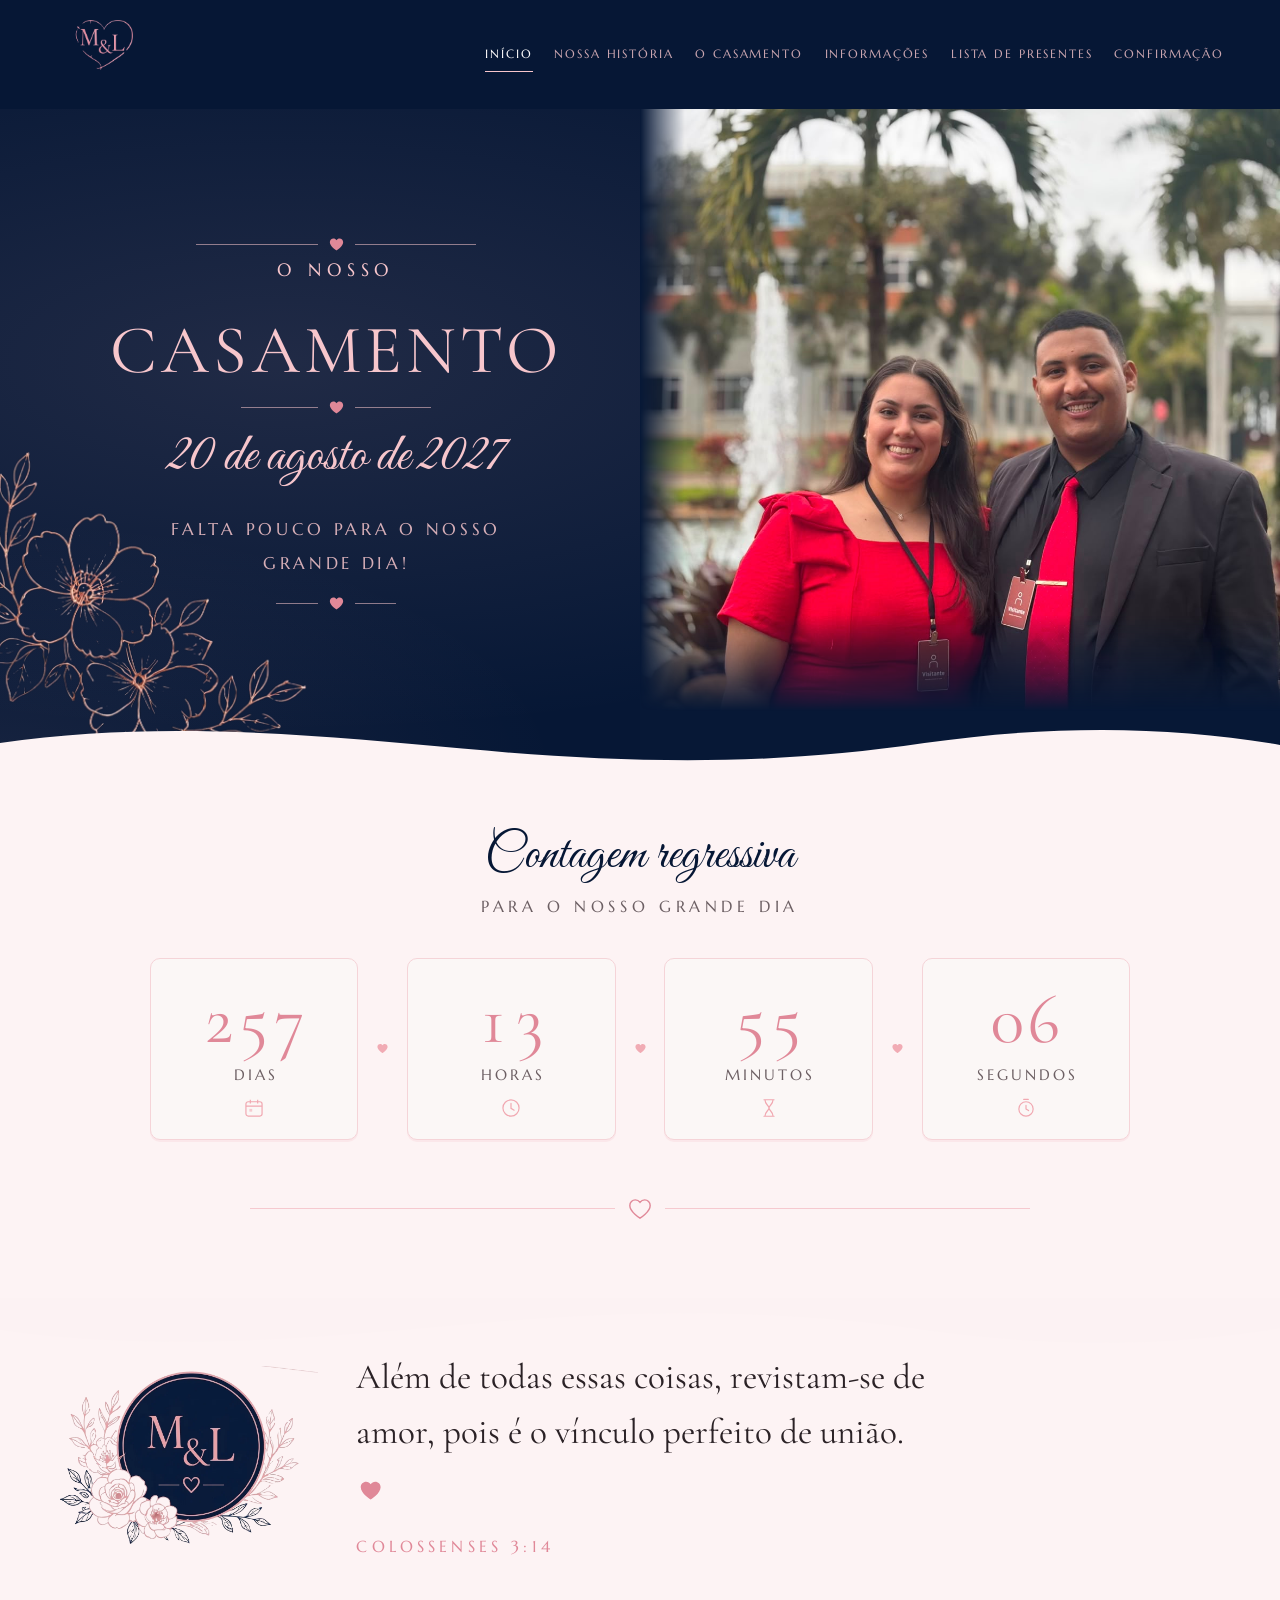
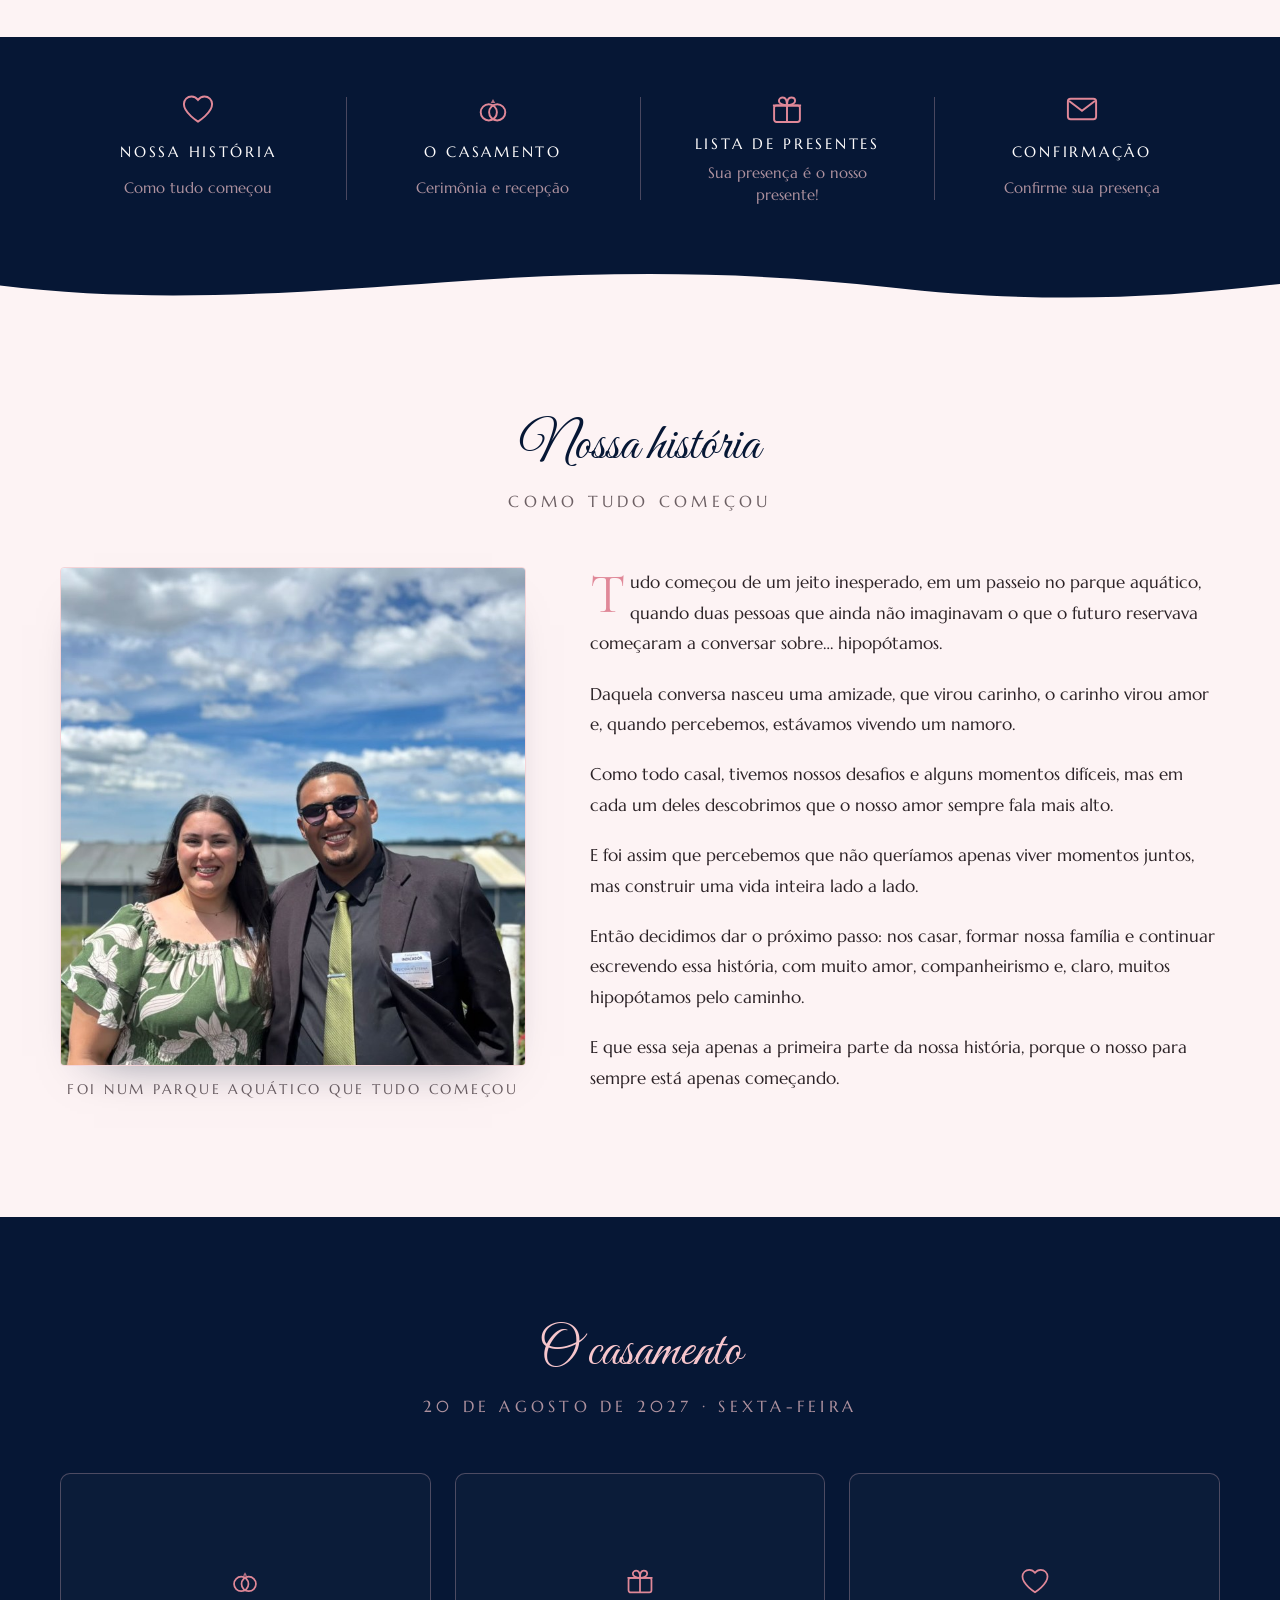
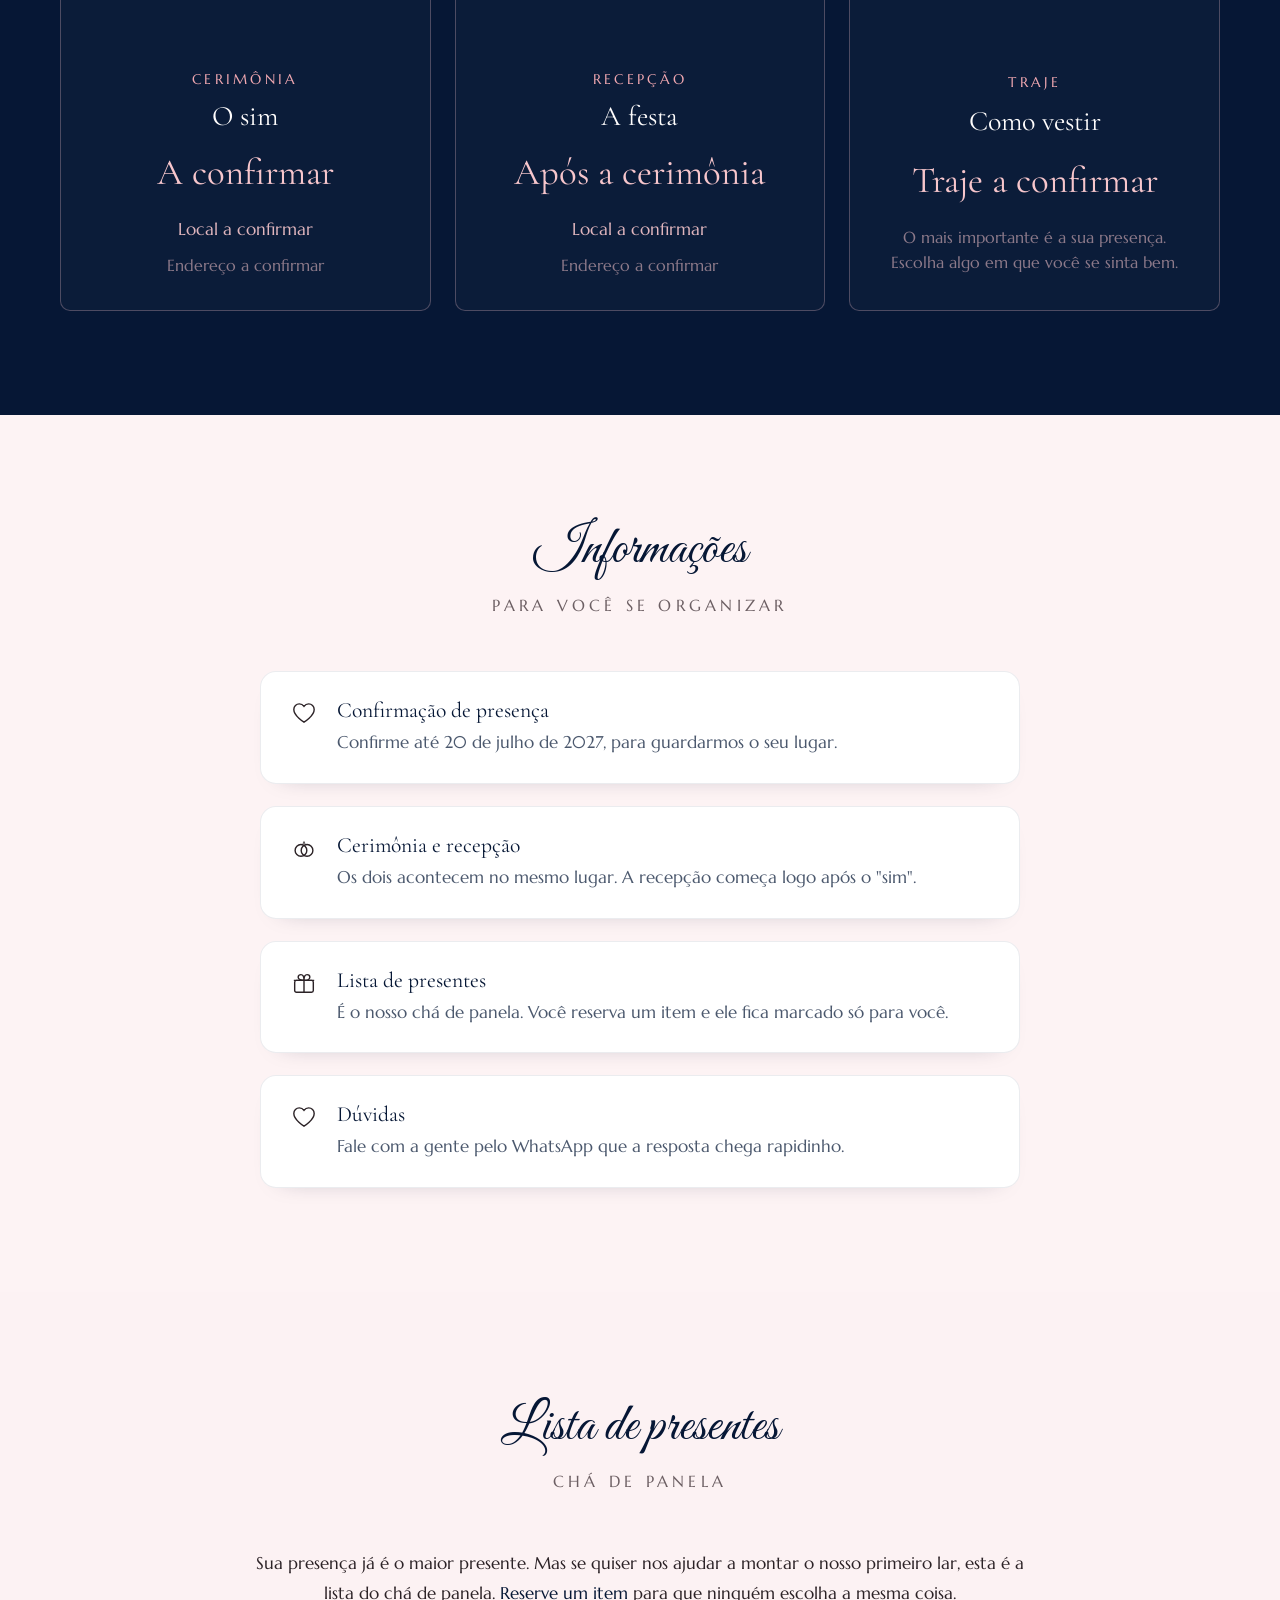
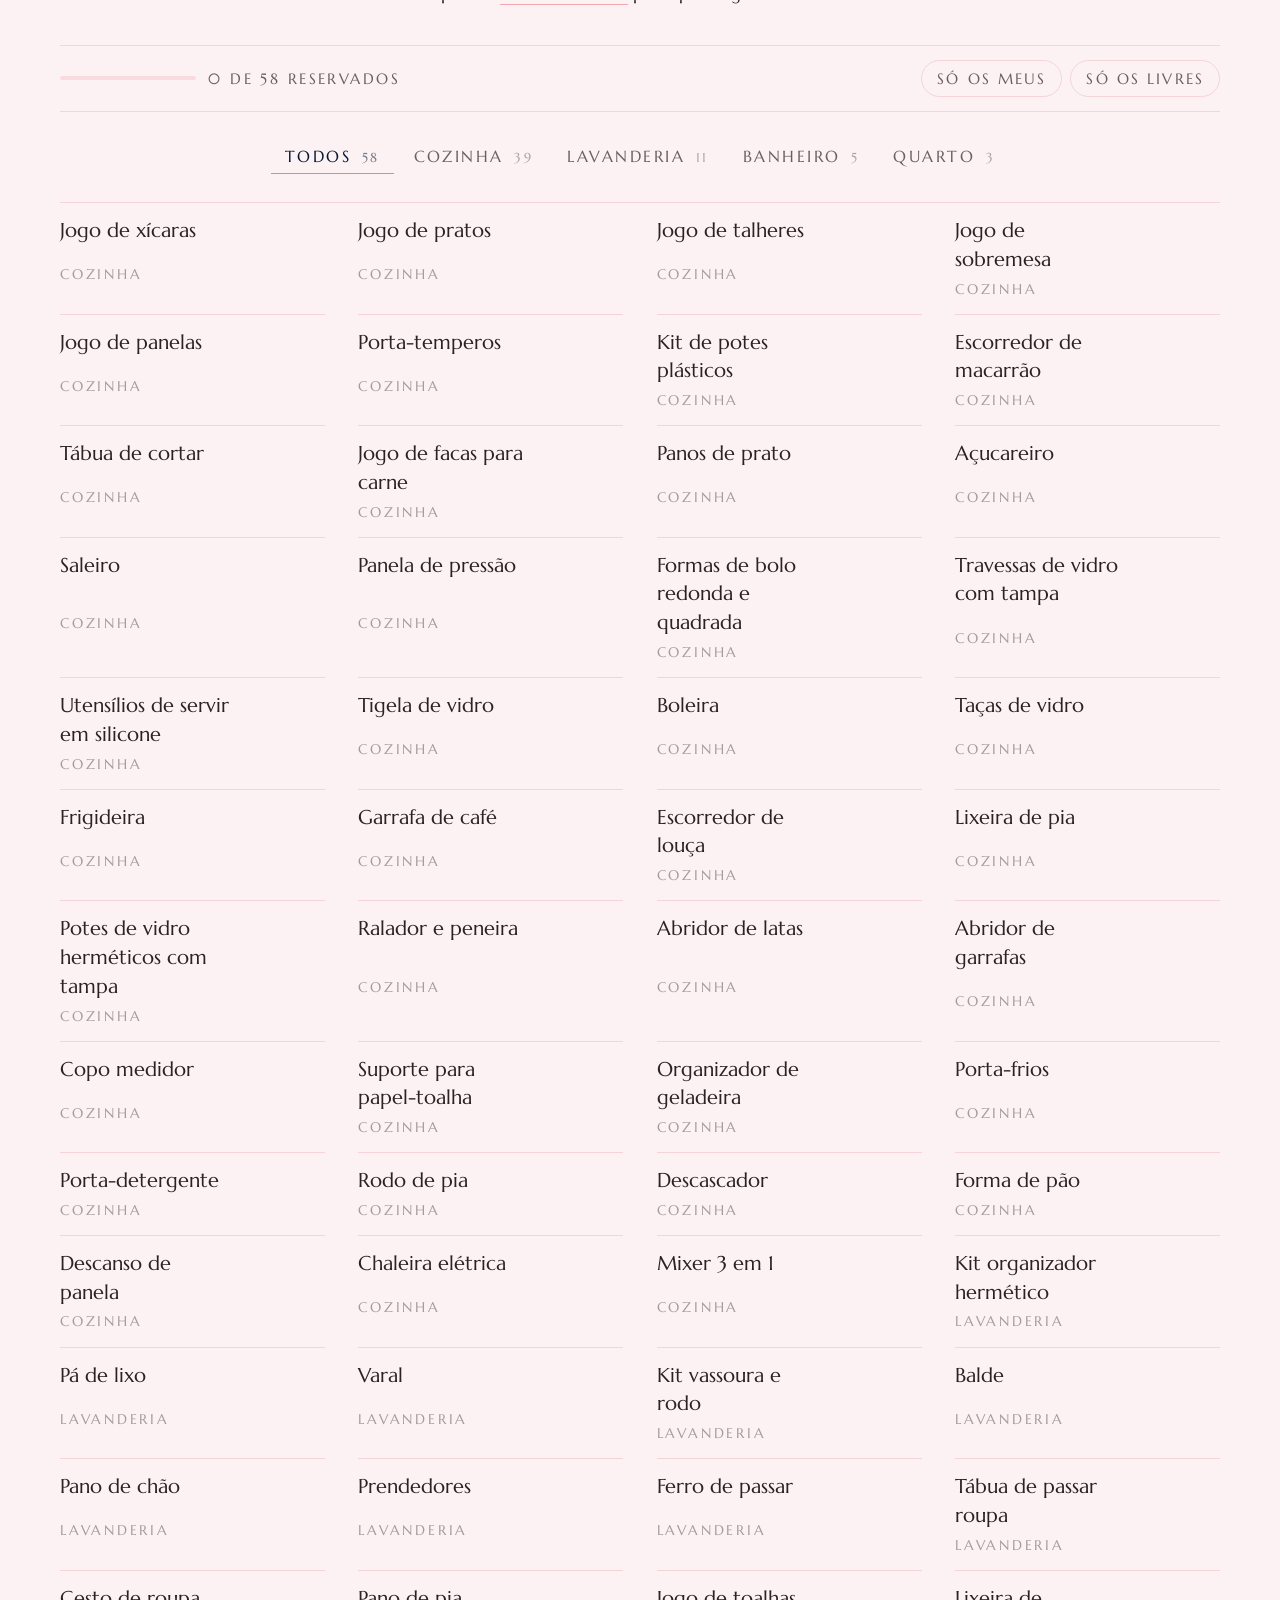
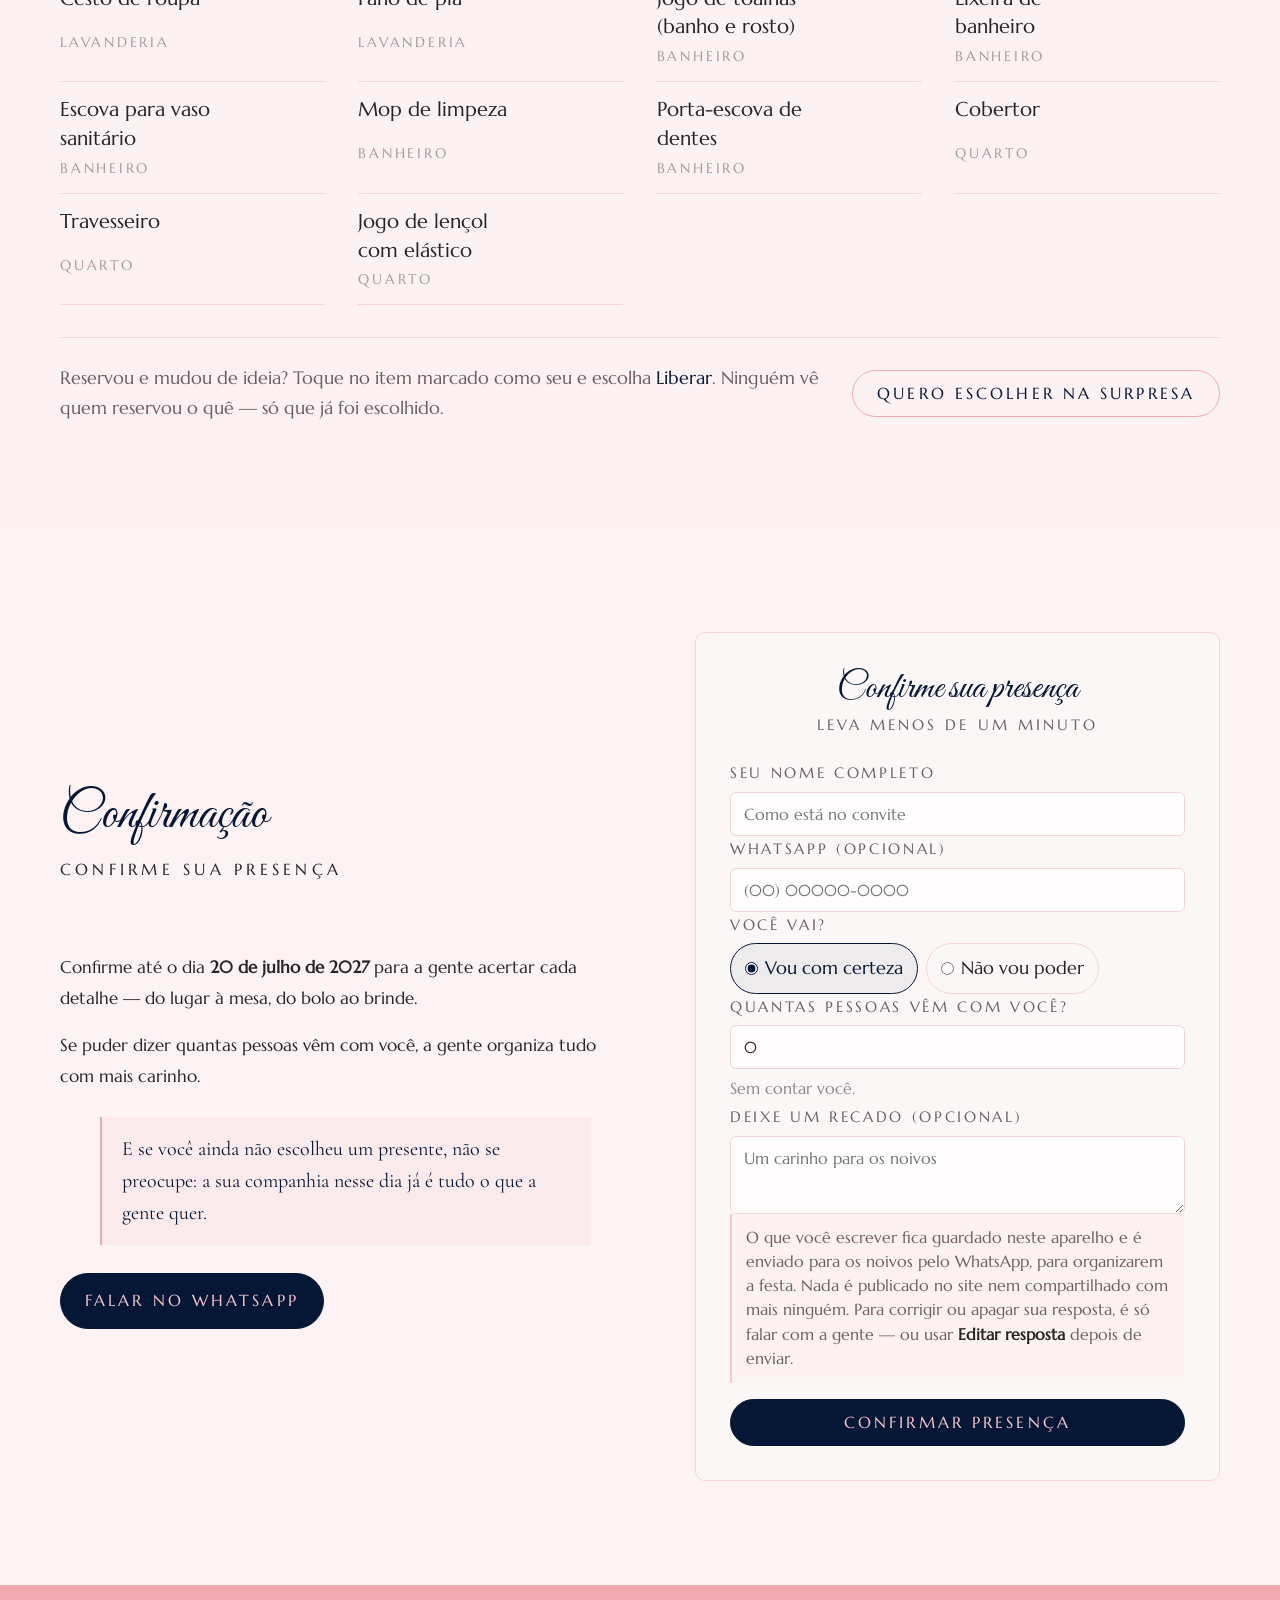
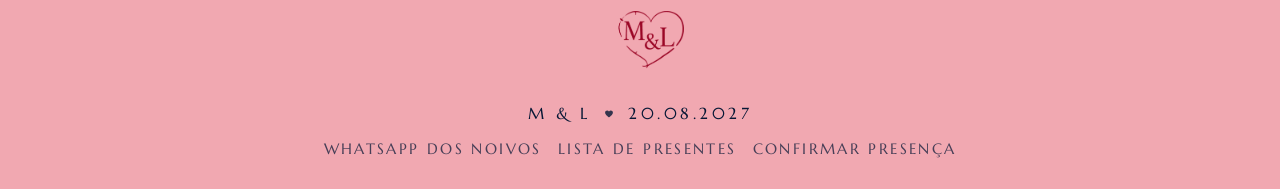
==== commit 95a7aa5e: "Tira a mascara do mobile e corrige os rotulos da contagem A mascara da foto agora existe apenas dent" ====
--- a/index.html
+++ b/index.html
@@ -21,14 +21,14 @@
 
 <link rel="stylesheet" href="css/base.css?v=39d505e3">
 <link rel="stylesheet" href="css/logo.css?v=3cc8184b">
-<link rel="stylesheet" href="css/hero.css?v=ca52be07">
-<link rel="stylesheet" href="css/contagem.css?v=d27baf32">
+<link rel="stylesheet" href="css/hero.css?v=4909b465">
+<link rel="stylesheet" href="css/contagem.css?v=831ca24b">
 <link rel="stylesheet" href="css/versiculo.css?v=33c63e0b">
 <link rel="stylesheet" href="css/secoes.css?v=c9d6792f">
 <link rel="stylesheet" href="css/presentes.css?v=5c336ecb">
 <link rel="stylesheet" href="css/formulario.css?v=81558c1c">
 <link rel="stylesheet" href="css/interface.css?v=561bbbd9">
-<link rel="stylesheet" href="css/responsivo.css?v=ab2e0a67">
+<link rel="stylesheet" href="css/responsivo.css?v=cd32414d">
 </head>
 <body>
 
--- a/css/hero.css
+++ b/css/hero.css
@@ -217,15 +217,23 @@
   height: calc(100% - clamp(34px, 5vw, 68px));
   object-fit: cover;
   object-position: 50% 70%;
-  /* dissolve a lateral e a base no navy: sem o corte reto embaixo */
-  -webkit-mask-image:
-    linear-gradient(to right, transparent 0, #000 7%),
-    linear-gradient(to top, transparent 0, #000 16%);
-  -webkit-mask-composite: source-in;
-  mask-image:
-    linear-gradient(to right, transparent 0, #000 7%),
-    linear-gradient(to top, transparent 0, #000 16%);
-  mask-composite: intersect;
+}
+
+/* O esmaecido da foto so existe no desktop (hero em duas colunas).
+   Fica dentro de min-width de proposito: no celular a imagem nunca
+   recebe mask nenhuma, em vez de receber e ter que ser desfeita —
+   no Safari do iOS a tentativa de desfazer deixava a foto invisivel. */
+@media (min-width: 1181px) {
+  .hero__foto img {
+    -webkit-mask-image:
+      linear-gradient(to right, transparent 0, #000 7%),
+      linear-gradient(to top, transparent 0, #000 16%);
+    -webkit-mask-composite: source-in;
+    mask-image:
+      linear-gradient(to right, transparent 0, #000 7%),
+      linear-gradient(to top, transparent 0, #000 16%);
+    mask-composite: intersect;
+  }
 }
 
 /* ramo de rosas no canto inferior esquerdo do navy */
--- a/css/contagem.css
+++ b/css/contagem.css
@@ -65,9 +65,17 @@
 .cartao-contagem__rot {
   font-family: var(--texto);
   font-size: clamp(0.79rem, 1.4vw, 0.96rem);
+  /* o letter-spacing some no fim e o texto se descola do centro;
+     o padding a esquerda compensa o espaco da ultima letra */
   letter-spacing: 0.2em;
+  padding-left: 0.2em;
   text-transform: uppercase;
   color: var(--tinta-2);
+  /* nunca deixa "MINUTOS"/"SEGUNDOS" sairem do cartao */
+  max-width: 100%;
+  overflow-wrap: break-word;
+  word-break: normal;
+  hyphens: none;
 }
 
 .cartao-contagem__icone {
--- a/css/responsivo.css
+++ b/css/responsivo.css
@@ -18,20 +18,11 @@
   }
 
   /* a foto e retrato 3:4; num caixa 4:3 so sobra a cabeca.
-     No celular ela fica em pe e o casal aparece de verdade. */
+     No celular ela fica em pe e o casal aparece de verdade.
+     Nao ha nada de mask aqui: a mascara do desktop esta dentro de
+     min-width, entao no celular ela nunca chega a existir. */
   .hero__foto img {
     object-position: 50% 28%;
-    /* desliga a mascara POR INTEIRO: zerar so a mask-image deixava
-       mask-composite:intersect ativo, e no Safari do iOS isso pinta
-       a imagem inteira de transparente — a foto simplesmente sumia */
-    -webkit-mask: none;
-    mask: none;
-    -webkit-mask-image: none;
-    mask-image: none;
-    -webkit-mask-composite: add;
-    mask-composite: add;
-    -webkit-mask-mode: match-source;
-    mask-mode: match-source;
   }
 
   .hero__texto {
@@ -123,6 +114,14 @@
 
   .cartao-contagem__num { font-size: clamp(1.8rem, 9vw, 2.5rem); }
 
+  /* "MINUTOS" e "SEGUNDOS" nao cabiam no cartao estreito do celular:
+     o espacamento de 0,2em empurrava a ultima letra para fora */
+  .cartao-contagem__rot {
+    font-size: 0.62rem;
+    letter-spacing: 0.08em;
+    padding-left: 0.08em;
+  }
+
   .cartao-contagem { border-radius: 7px; }
 
   .aviso-musica {
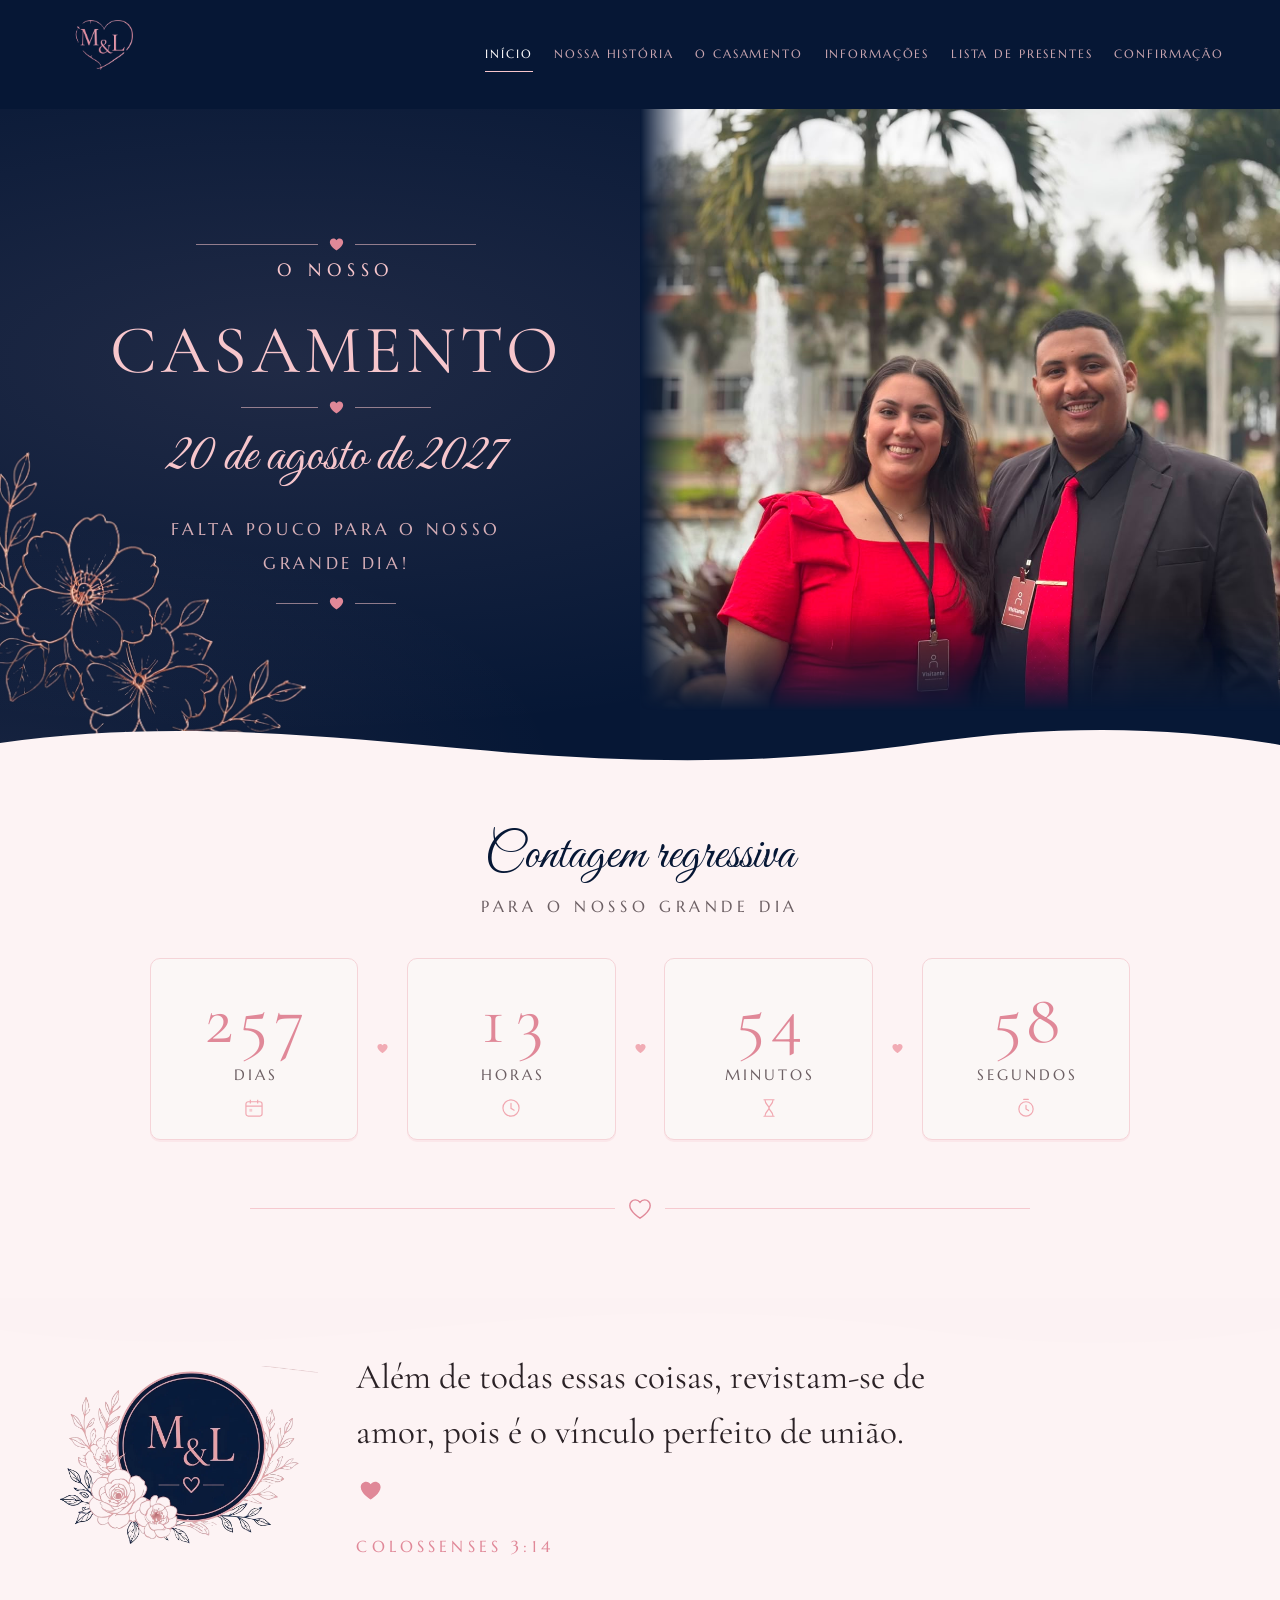
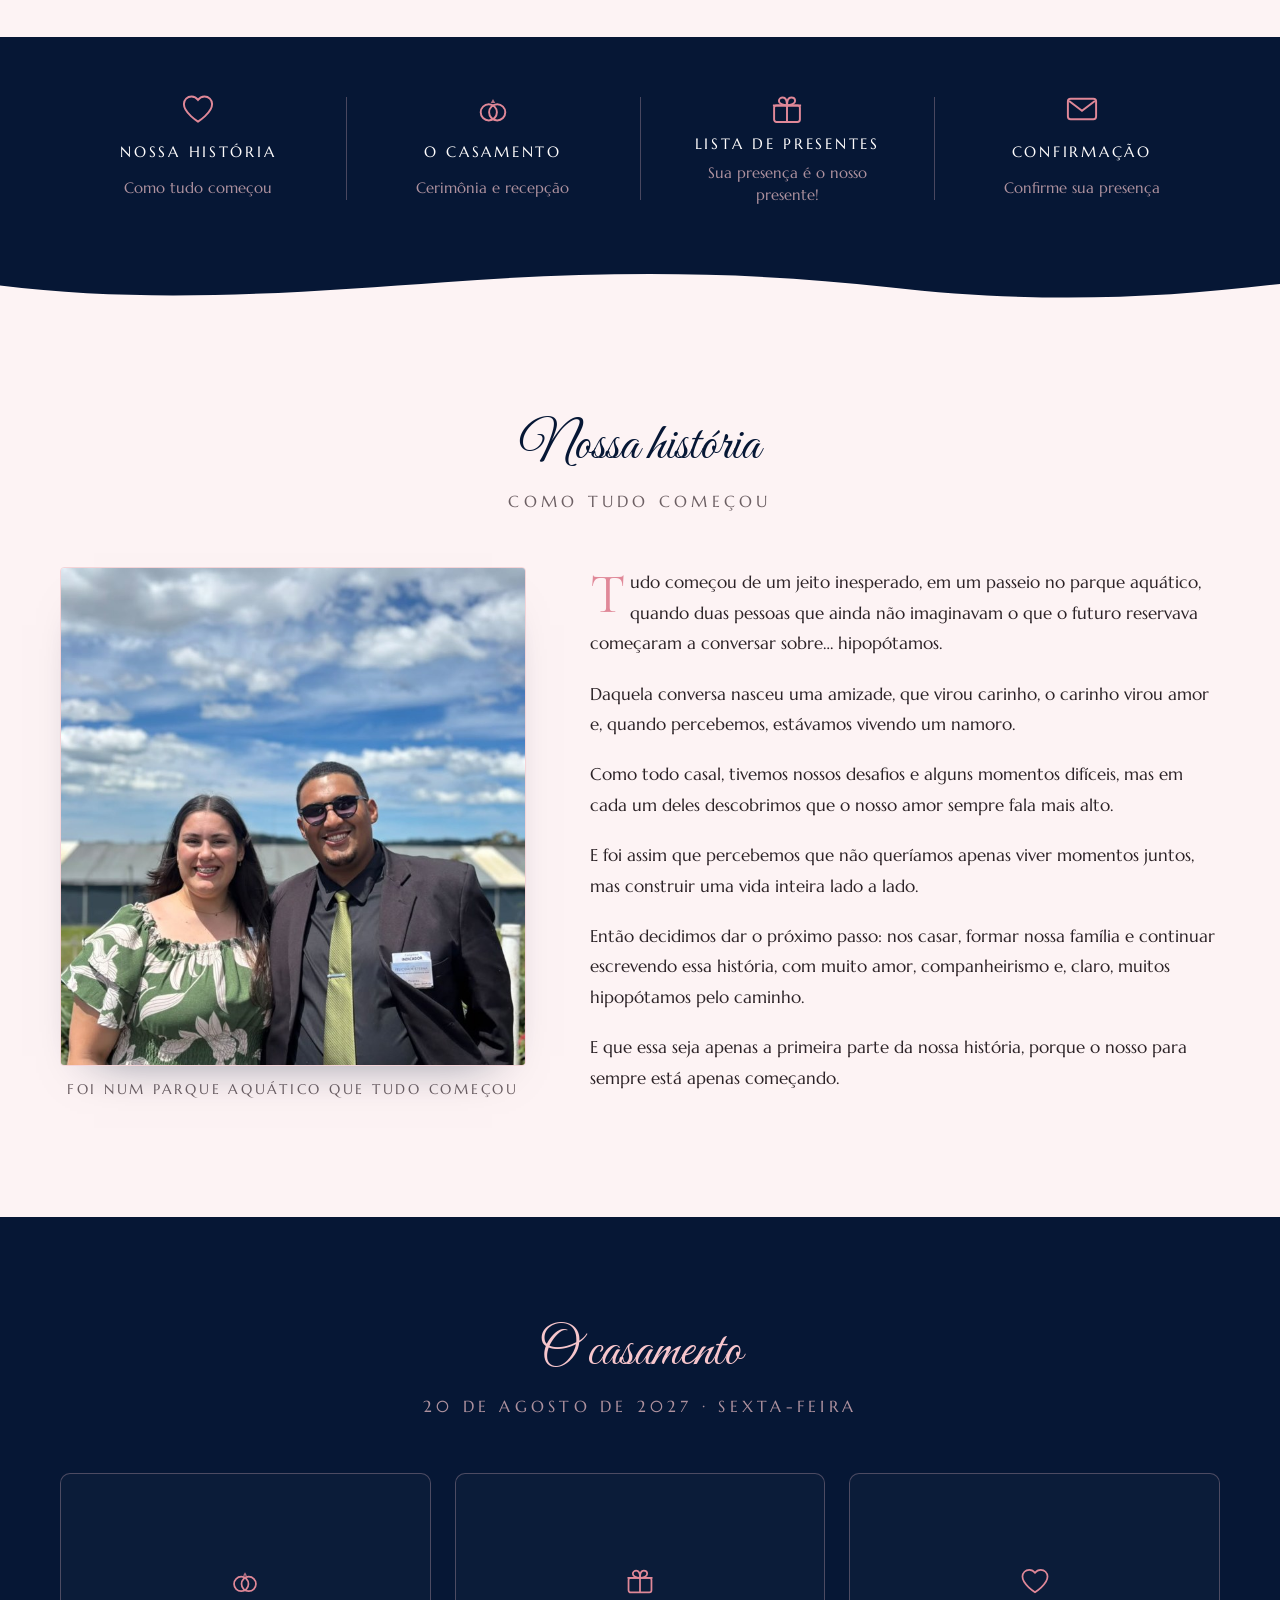
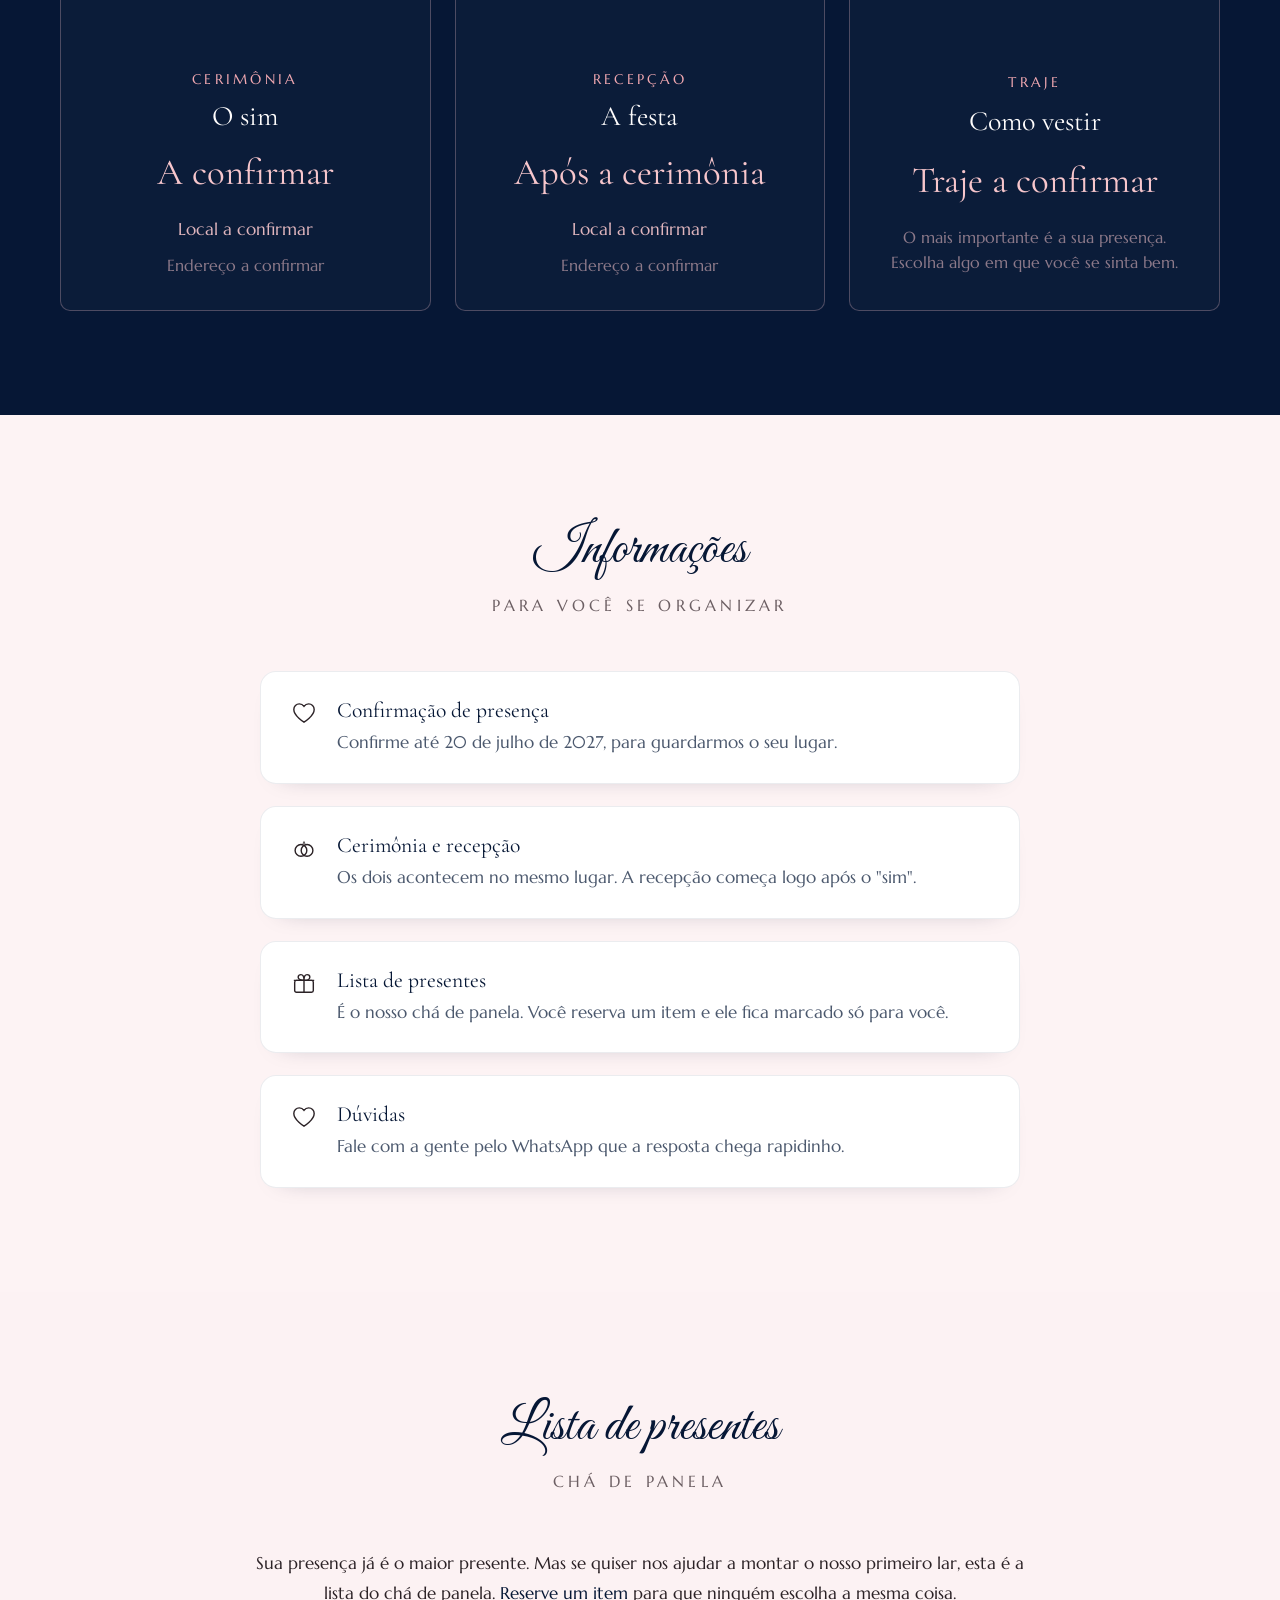
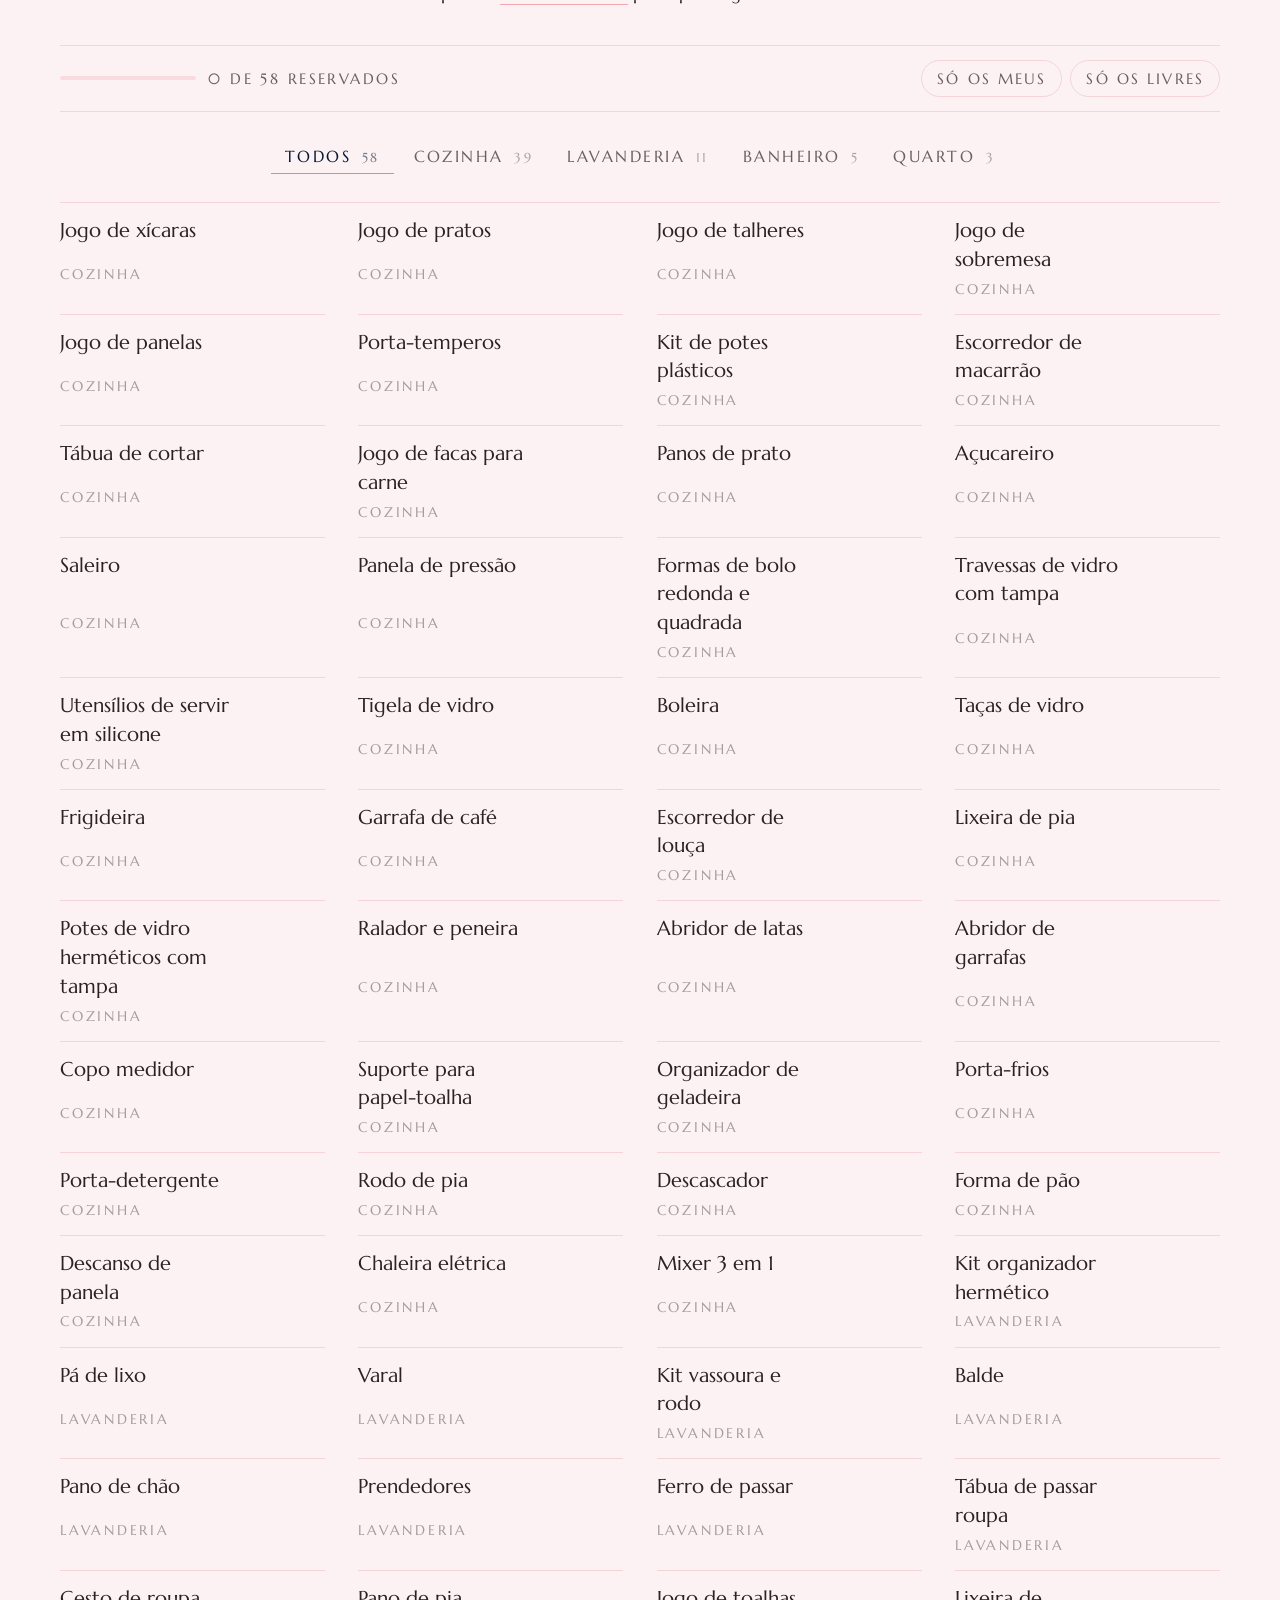
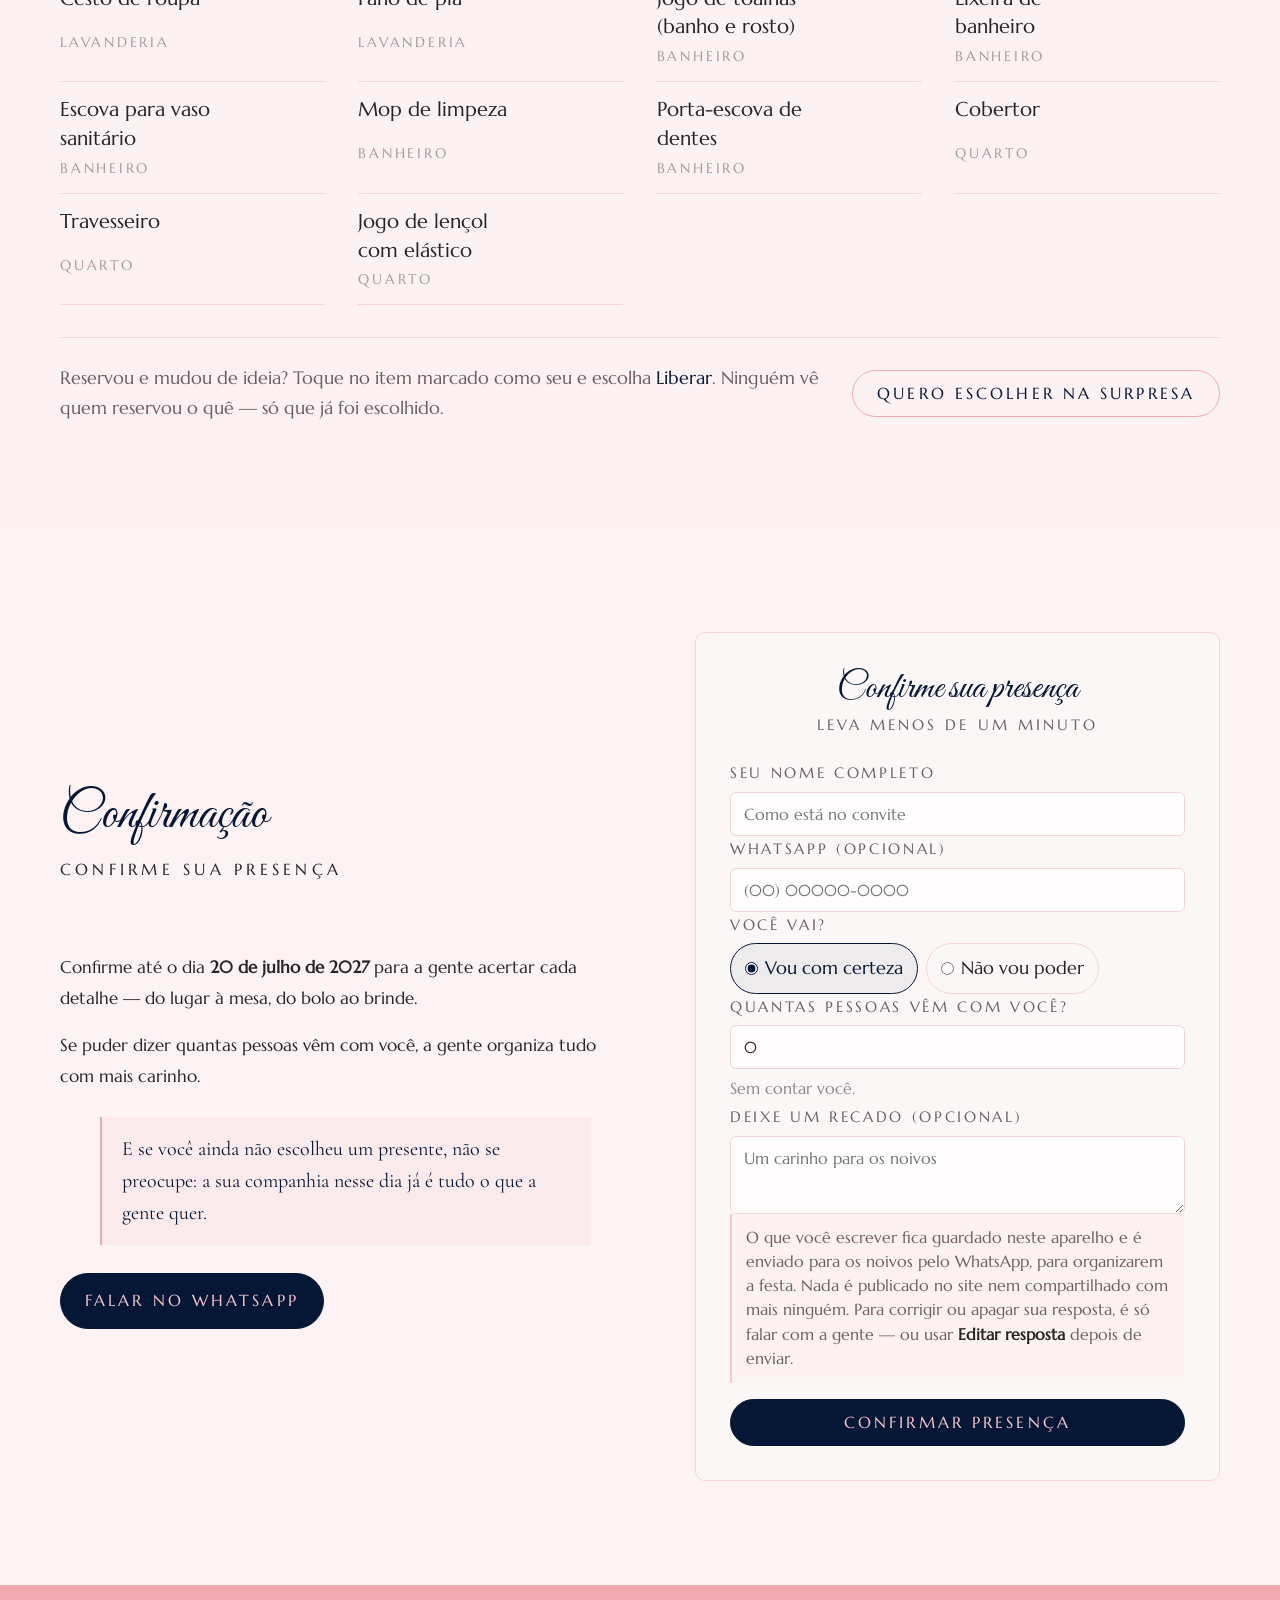
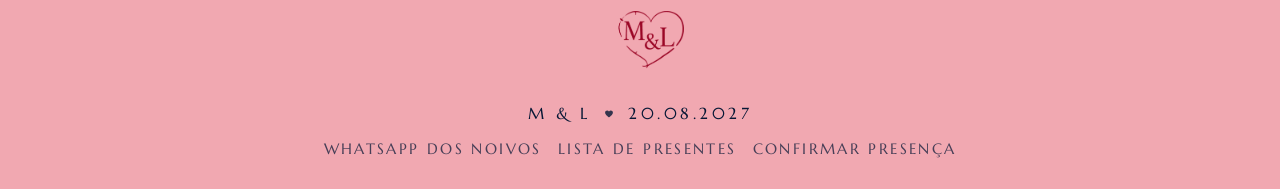
==== commit 9cfae41a: "No celular a foto passa a ser background do bloco O <img> com position:absolute e height:calc dentro" ====
--- a/index.html
+++ b/index.html
@@ -28,7 +28,7 @@
 <link rel="stylesheet" href="css/presentes.css?v=5c336ecb">
 <link rel="stylesheet" href="css/formulario.css?v=81558c1c">
 <link rel="stylesheet" href="css/interface.css?v=561bbbd9">
-<link rel="stylesheet" href="css/responsivo.css?v=cd32414d">
+<link rel="stylesheet" href="css/responsivo.css?v=621ec88e">
 </head>
 <body>
 
--- a/css/responsivo.css
+++ b/css/responsivo.css
@@ -15,15 +15,22 @@
     order: -1;
     aspect-ratio: 4 / 3;
     padding-bottom: 0;
+    /* rede de seguranca: a mesma foto como fundo do bloco. Se o <img>
+       nao renderizar por qualquer motivo no aparelho, a foto aparece
+       mesmo assim. O <img> por cima cobre este fundo quando funciona. */
+    background-image: url("../assets/foto-casal.jpg");
+    background-size: cover;
+    background-position: 50% 28%;
+    background-repeat: no-repeat;
   }
 
-  /* a foto e retrato 3:4; num caixa 4:3 so sobra a cabeca.
-     No celular ela fica em pe e o casal aparece de verdade.
-     Nao ha nada de mask aqui: a mascara do desktop esta dentro de
-     min-width, entao no celular ela nunca chega a existir. */
-  .hero__foto img {
-    object-position: 50% 28%;
-  }
+  /* No celular a foto vem do background do bloco, e o <img> fica
+     escondido. Motivo: o <img> com height em calc + position absolute
+     dentro de um bloco com aspect-ratio se comportava de forma
+     inconsistente no Safari do iOS — em alguns aparelhos a area
+     aparecia vazia. Com background-size: cover o enquadramento e o
+     mesmo e nao depende desse calculo. */
+  .hero__foto img { display: none; }
 
   .hero__texto {
     padding-inline: clamp(18px, 4vw, 40px);
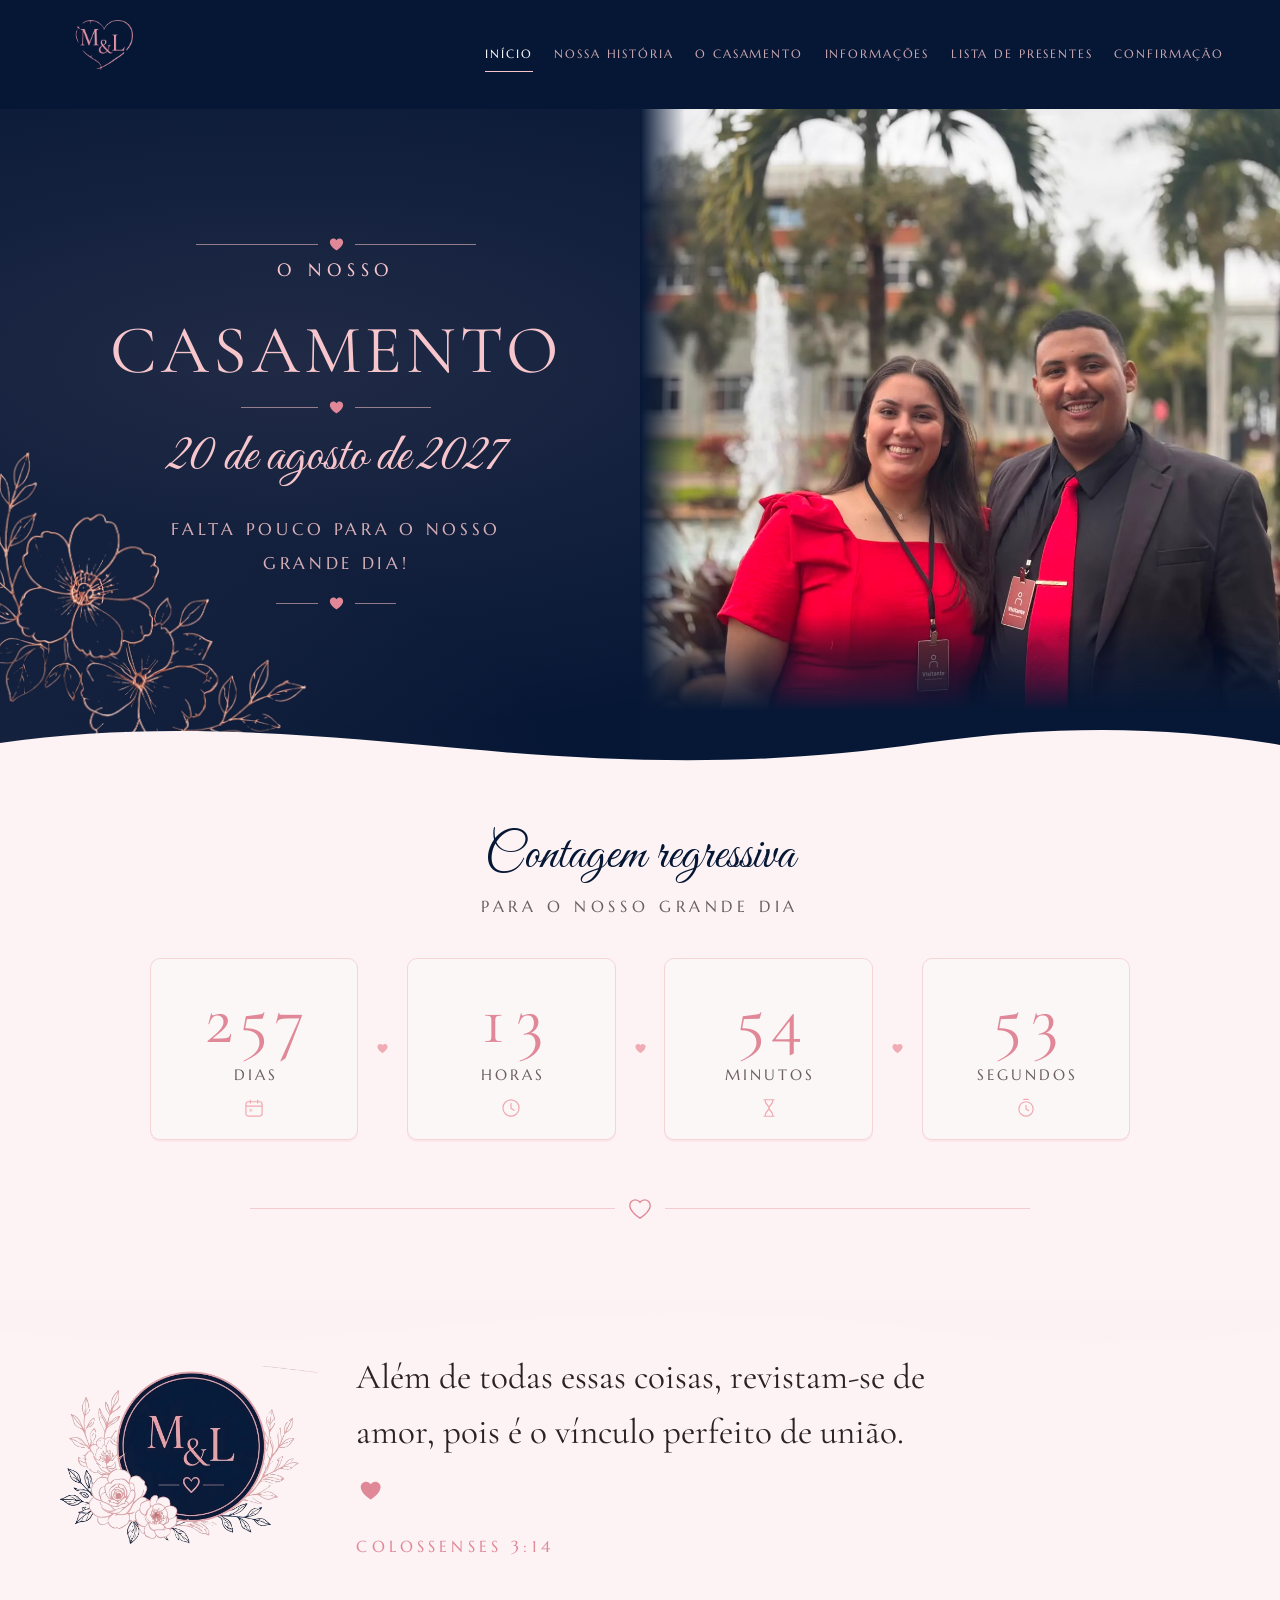
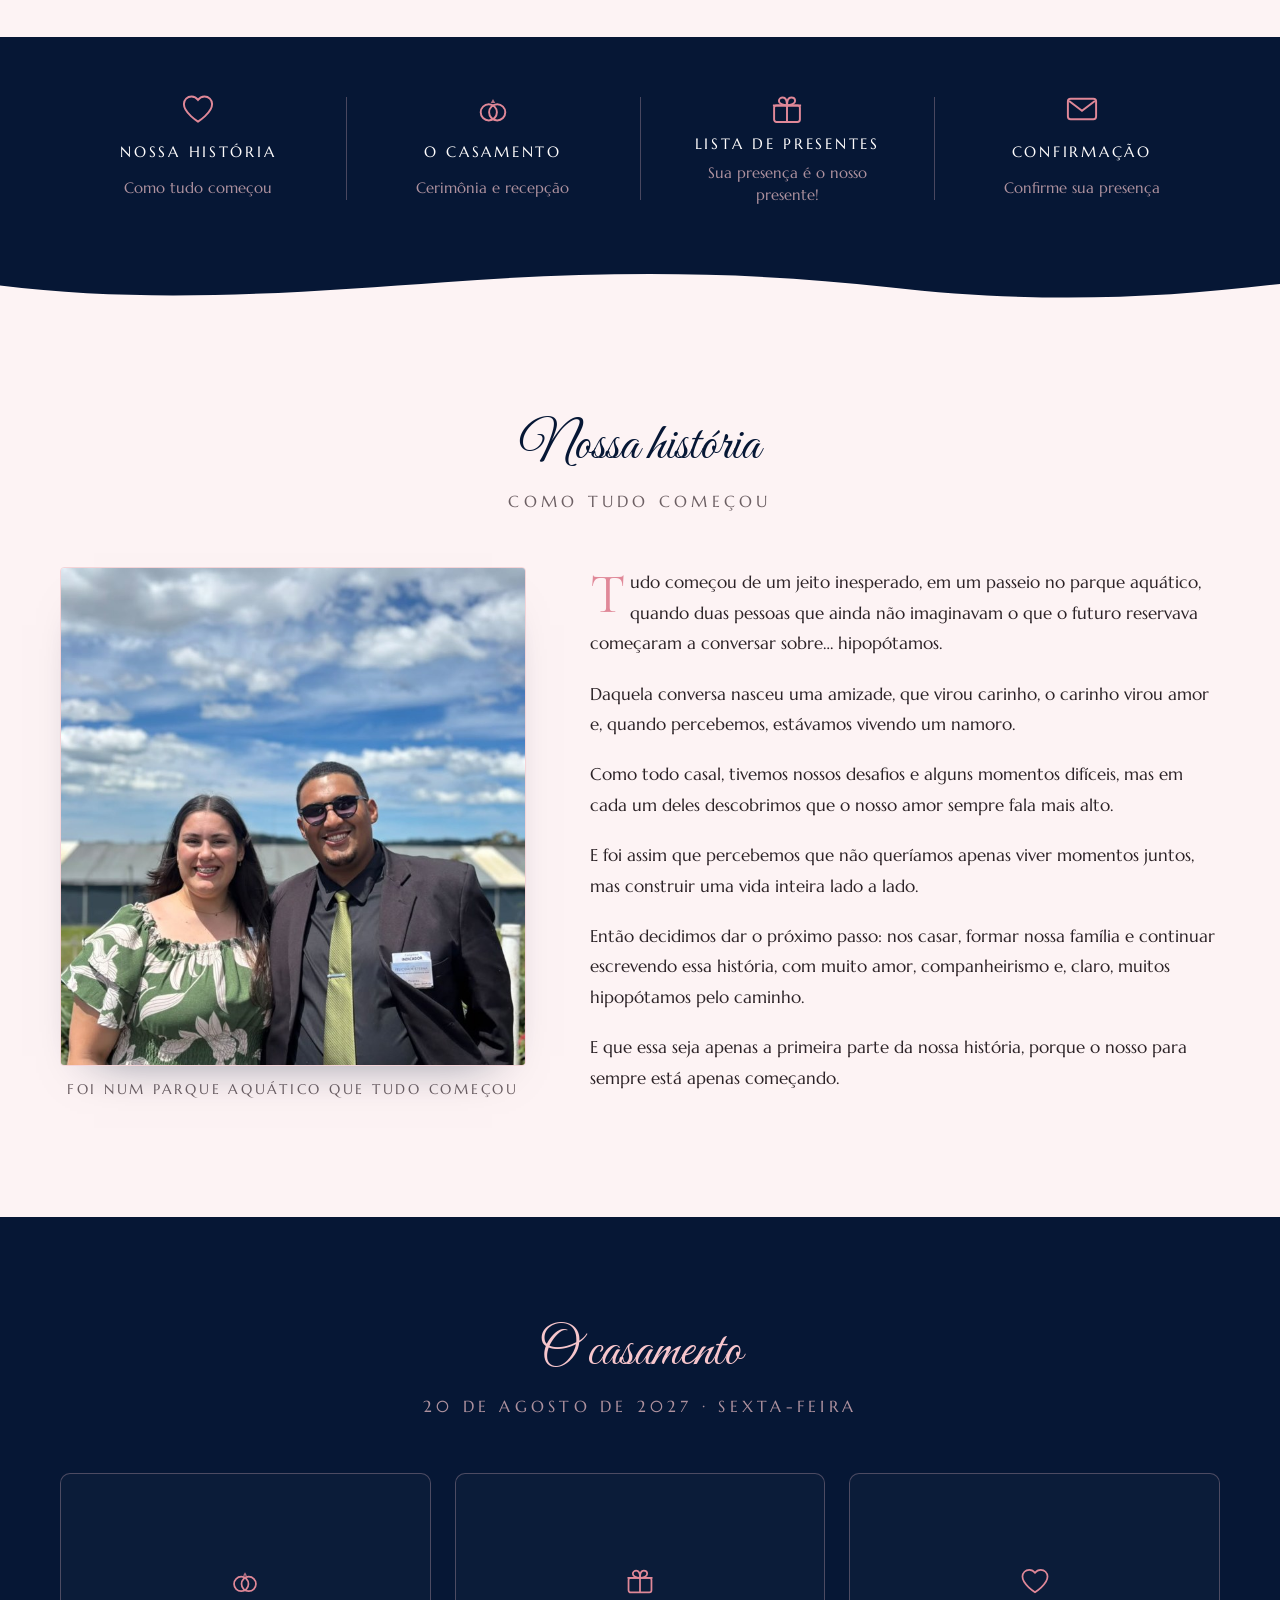
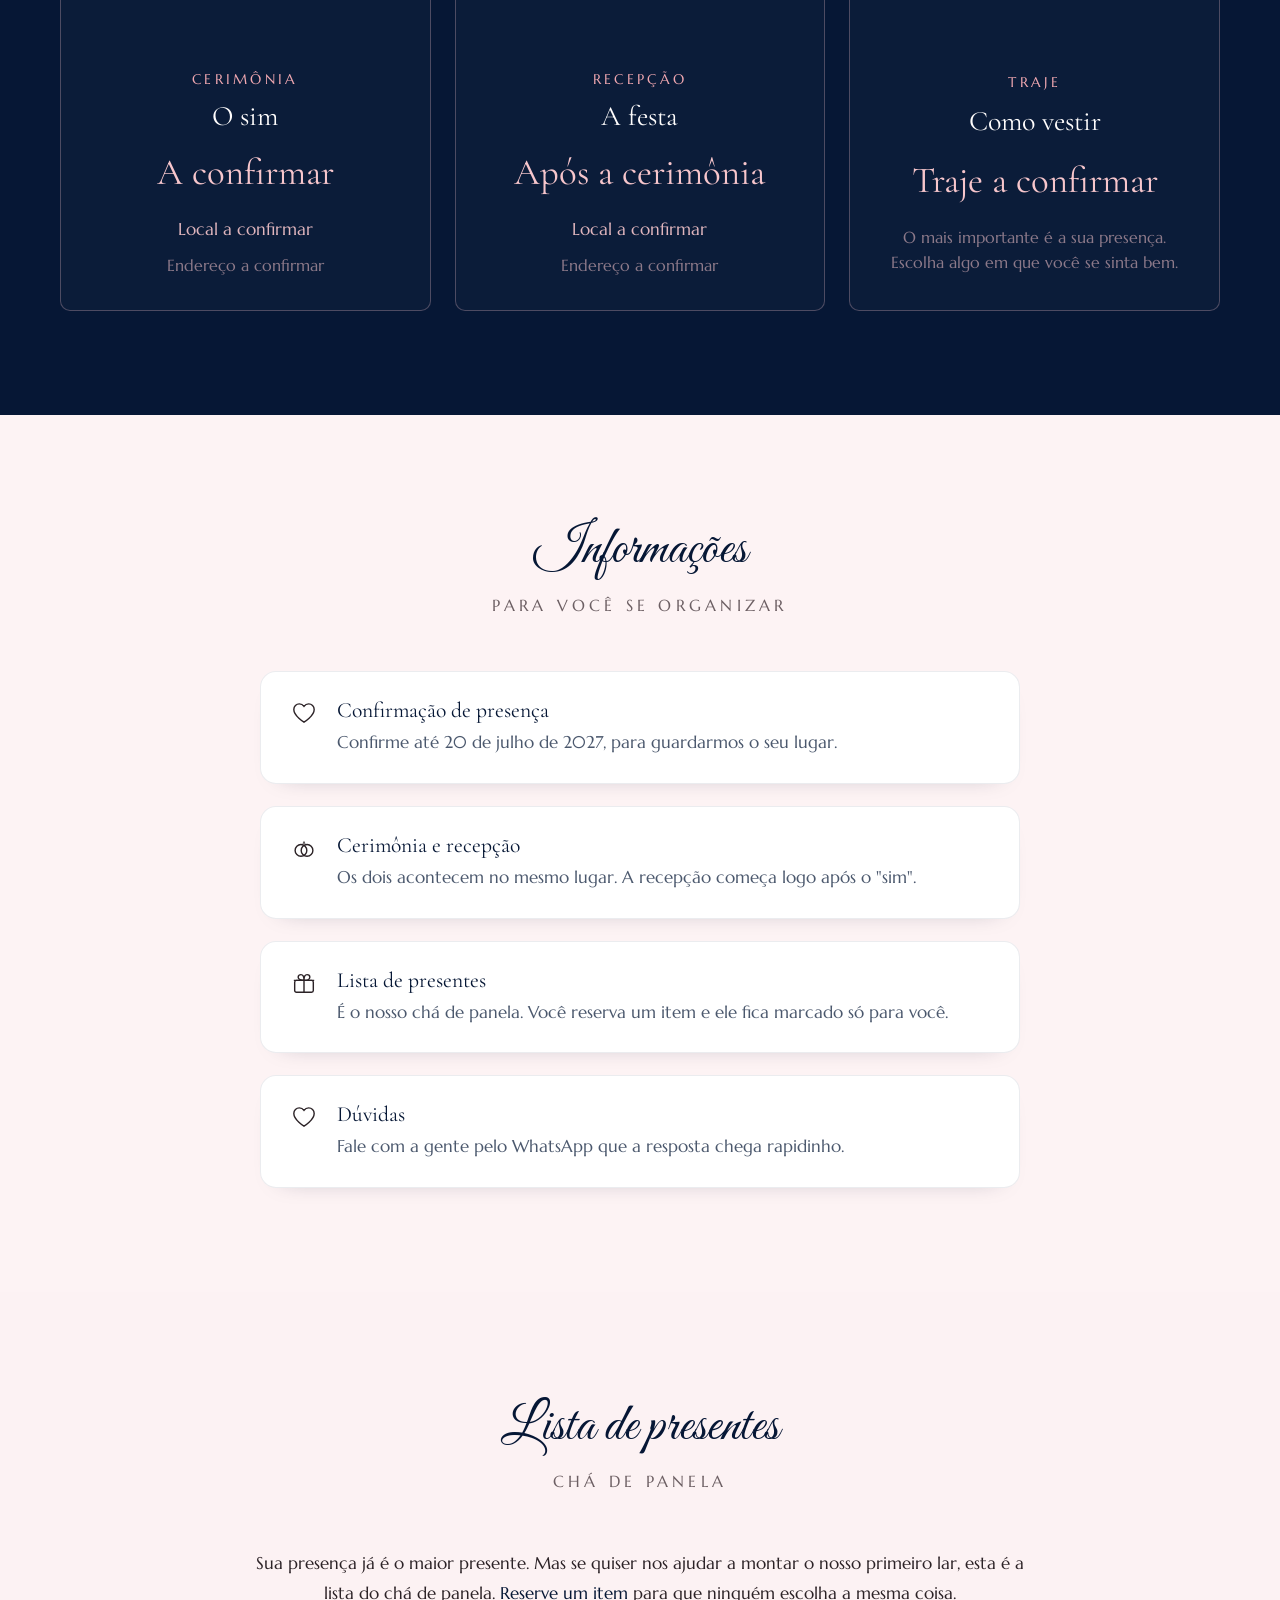
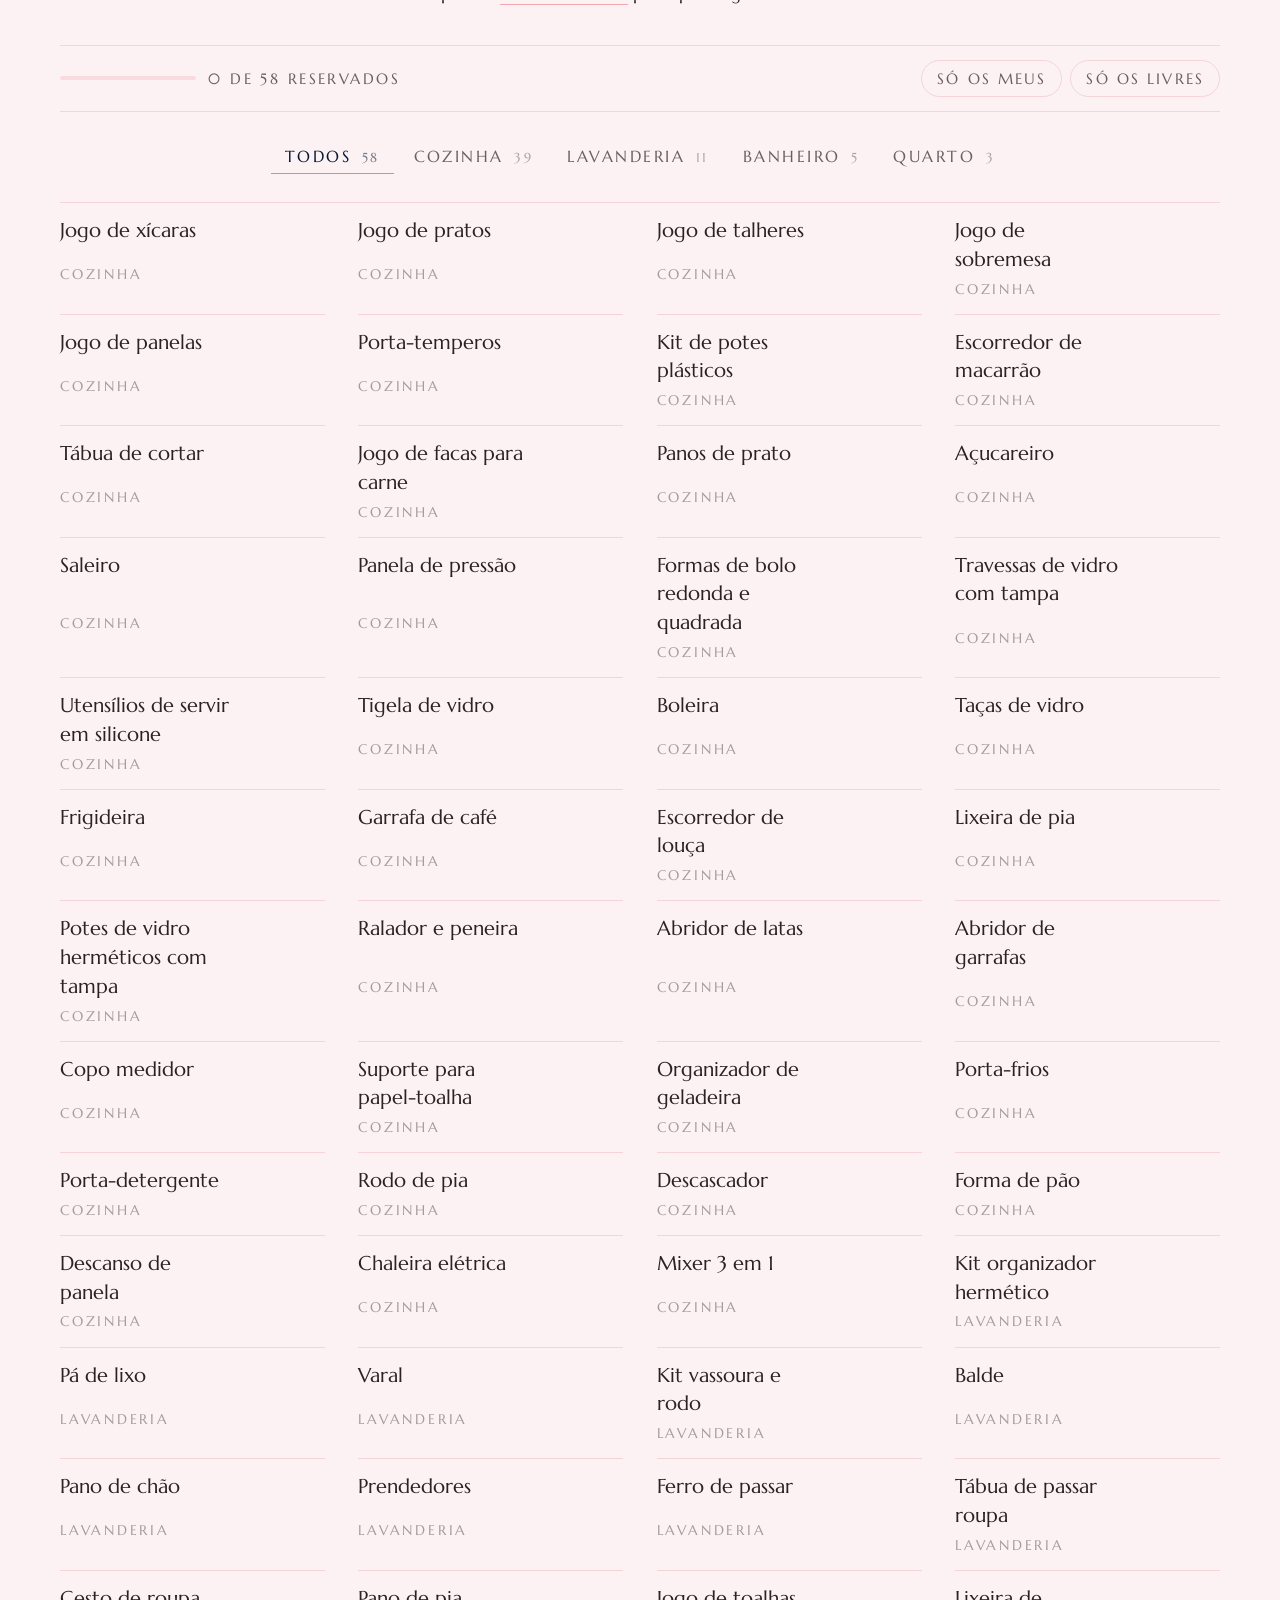
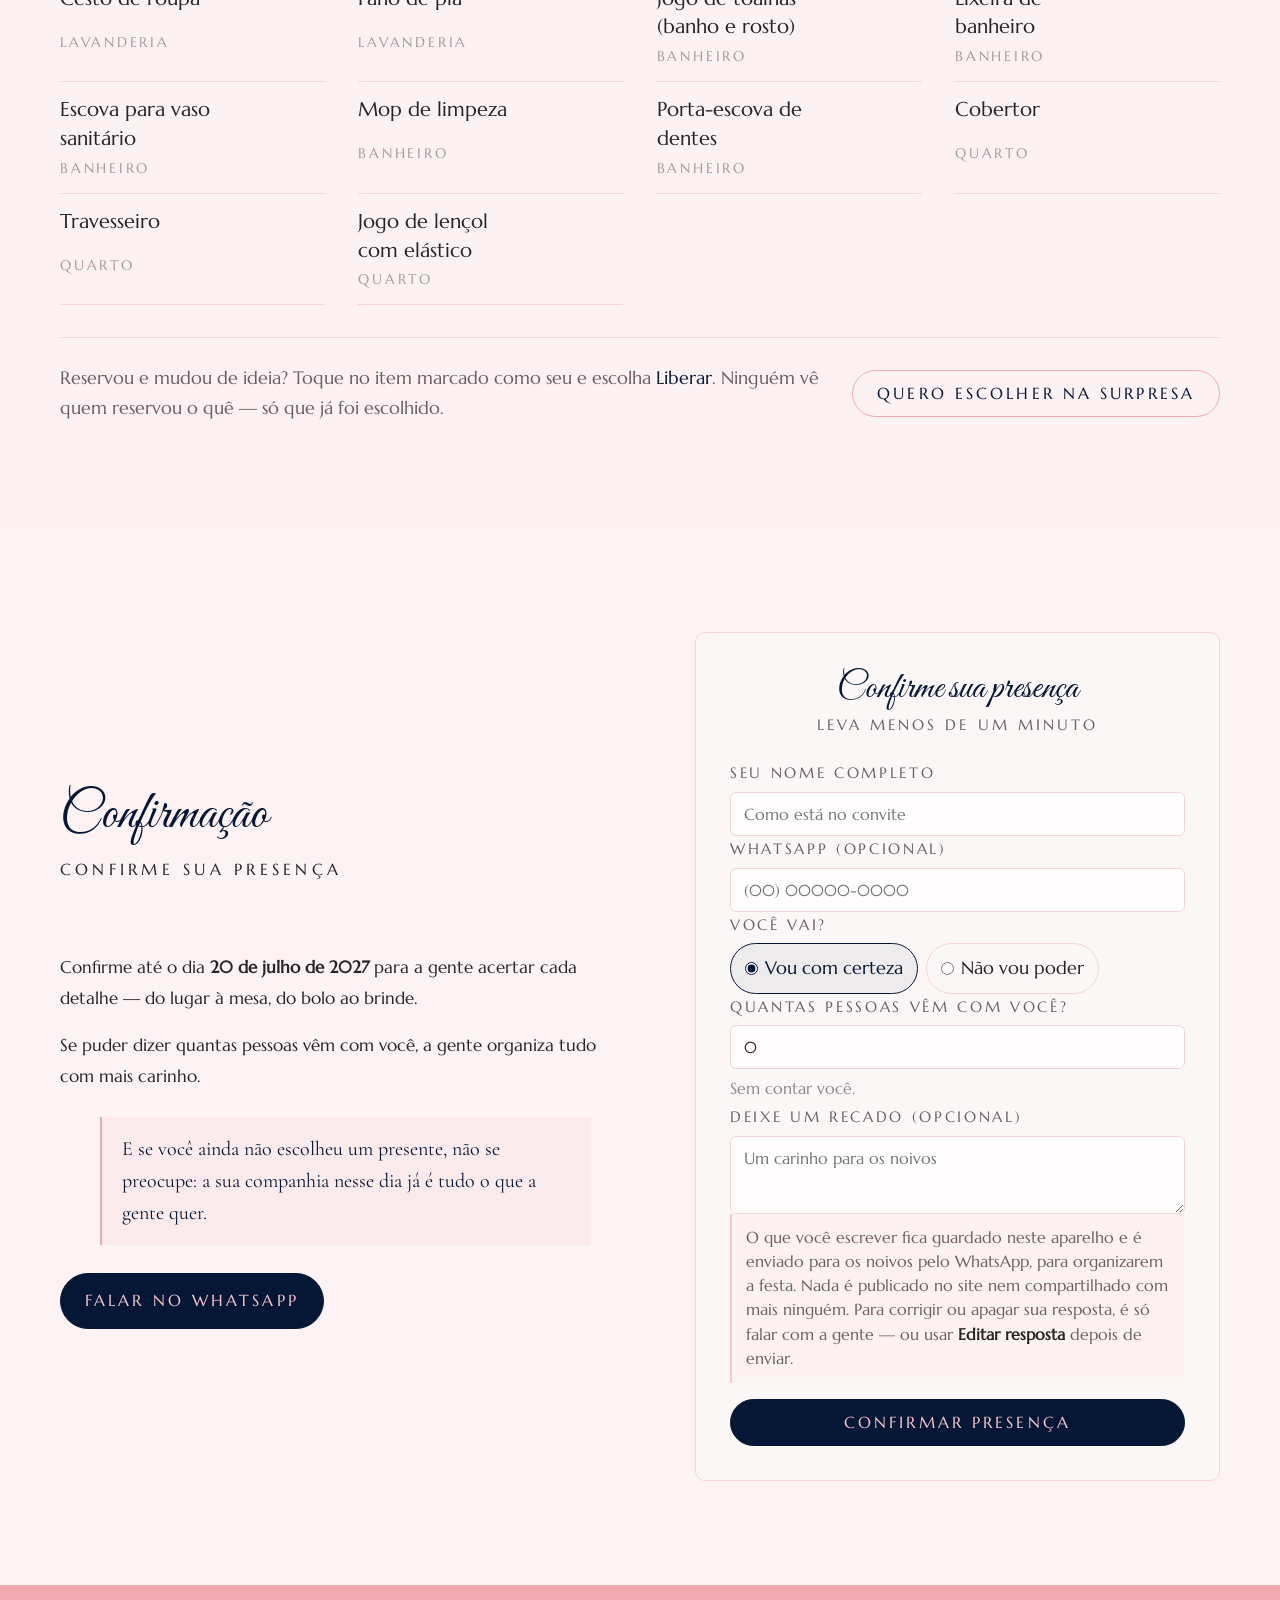
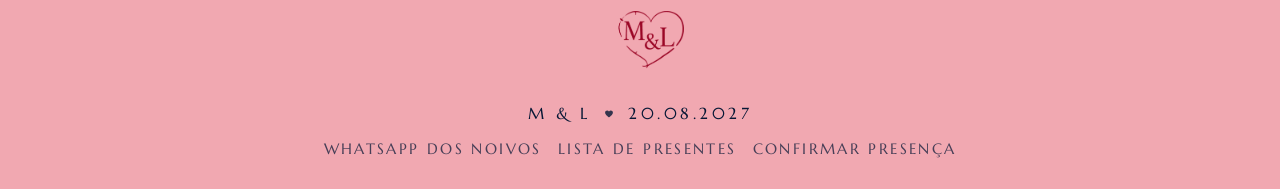
==== commit 10ddf14e: "Serve as fotos em WebP no celular As artes em WebP aparecem normalmente no iPhone, mas o JPEG progre" ====
--- a/index.html
+++ b/index.html
@@ -28,7 +28,7 @@
 <link rel="stylesheet" href="css/presentes.css?v=5c336ecb">
 <link rel="stylesheet" href="css/formulario.css?v=81558c1c">
 <link rel="stylesheet" href="css/interface.css?v=561bbbd9">
-<link rel="stylesheet" href="css/responsivo.css?v=621ec88e">
+<link rel="stylesheet" href="css/responsivo.css?v=f5c1201a">
 </head>
 <body>
 
@@ -132,8 +132,11 @@
     </div>
 
     <div class="hero__foto">
-      <img src="assets/foto-casal.jpg" alt="Léo e Millene sorrindo, abraçados, em frente a uma fonte"
-           width="1200" height="1600" fetchpriority="high" decoding="async">
+      <picture>
+        <source srcset="assets/foto-casal.webp" type="image/webp">
+        <img src="assets/foto-casal.jpg" alt="Léo e Millene sorrindo, abraçados, em frente a uma fonte"
+             width="1200" height="1600" fetchpriority="high" decoding="async">
+      </picture>
     </div>
   </div>
 
--- a/css/responsivo.css
+++ b/css/responsivo.css
@@ -18,7 +18,7 @@
     /* rede de seguranca: a mesma foto como fundo do bloco. Se o <img>
        nao renderizar por qualquer motivo no aparelho, a foto aparece
        mesmo assim. O <img> por cima cobre este fundo quando funciona. */
-    background-image: url("../assets/foto-casal.jpg");
+    background-image: url("../assets/foto-casal.webp");
     background-size: cover;
     background-position: 50% 28%;
     background-repeat: no-repeat;
@@ -30,7 +30,8 @@
      inconsistente no Safari do iOS — em alguns aparelhos a area
      aparecia vazia. Com background-size: cover o enquadramento e o
      mesmo e nao depende desse calculo. */
-  .hero__foto img { display: none; }
+  .hero__foto img,
+  .hero__foto picture { display: none; }
 
   .hero__texto {
     padding-inline: clamp(18px, 4vw, 40px);
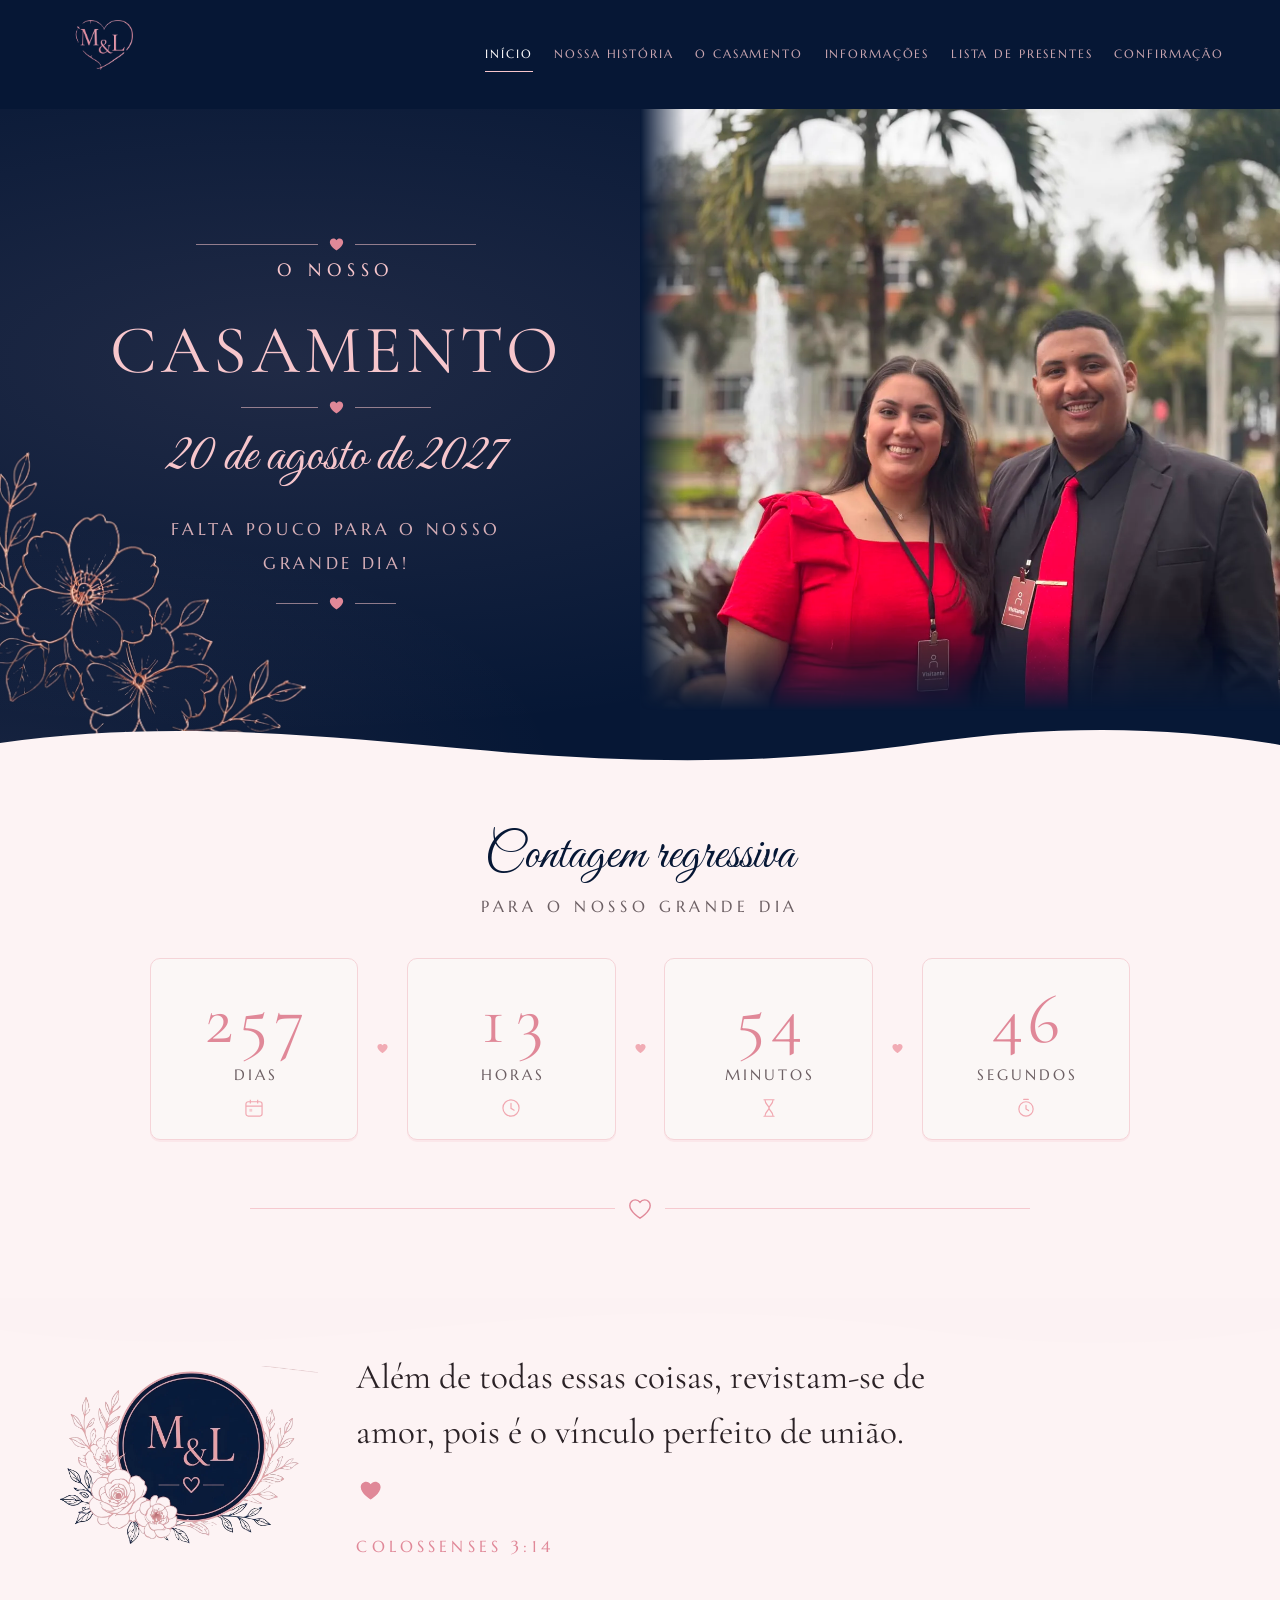
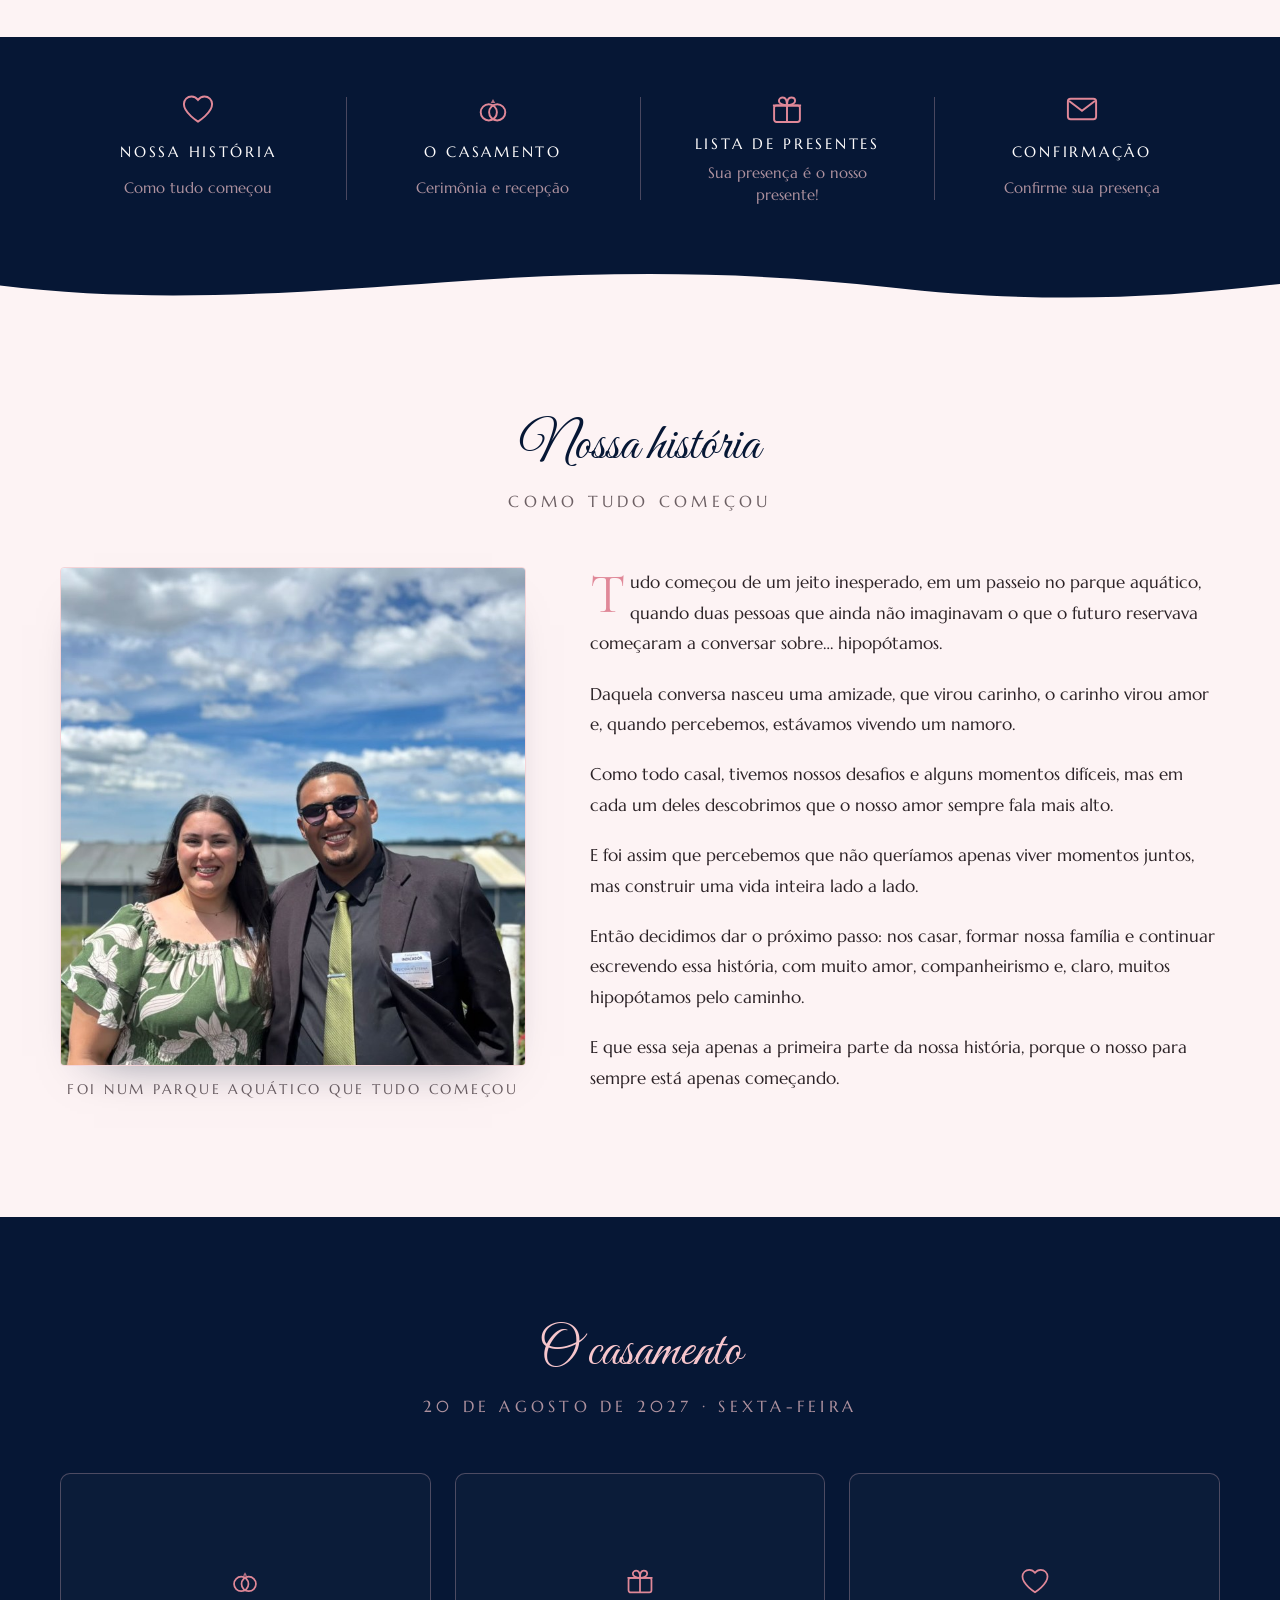
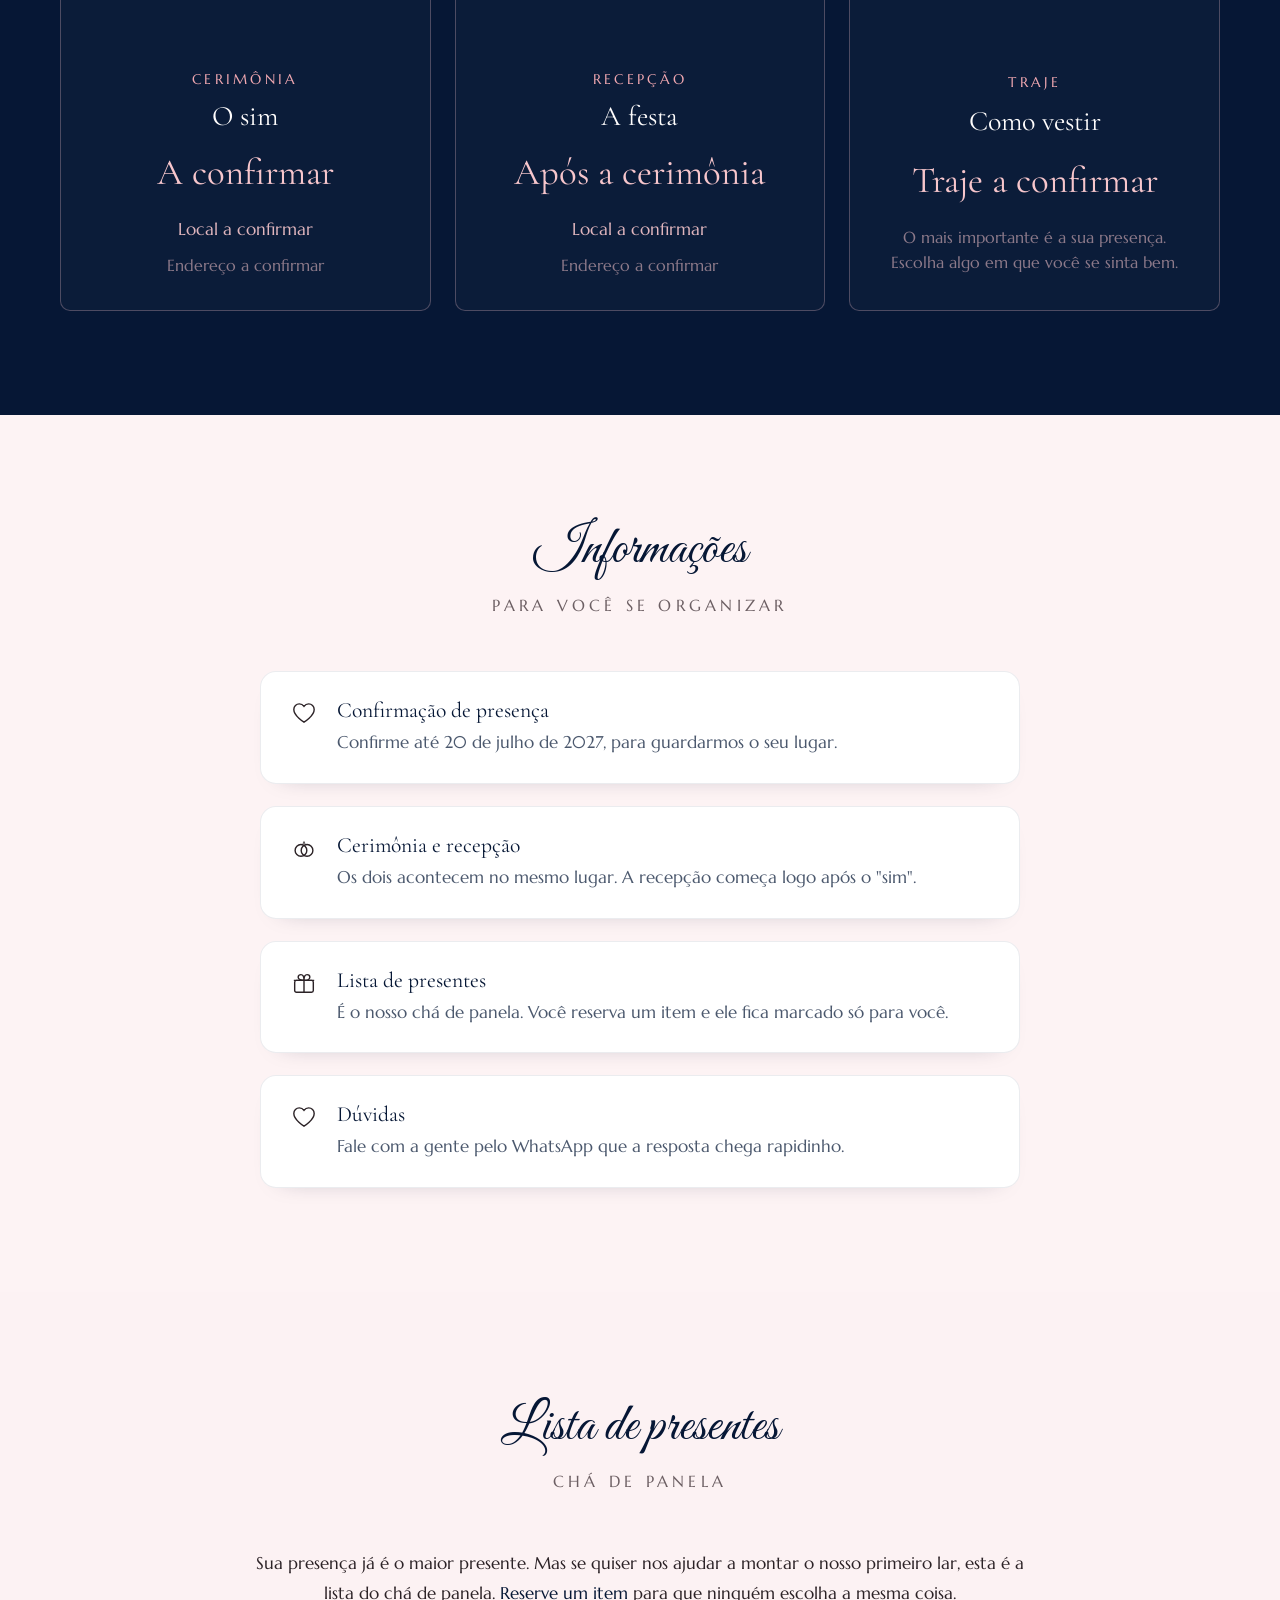
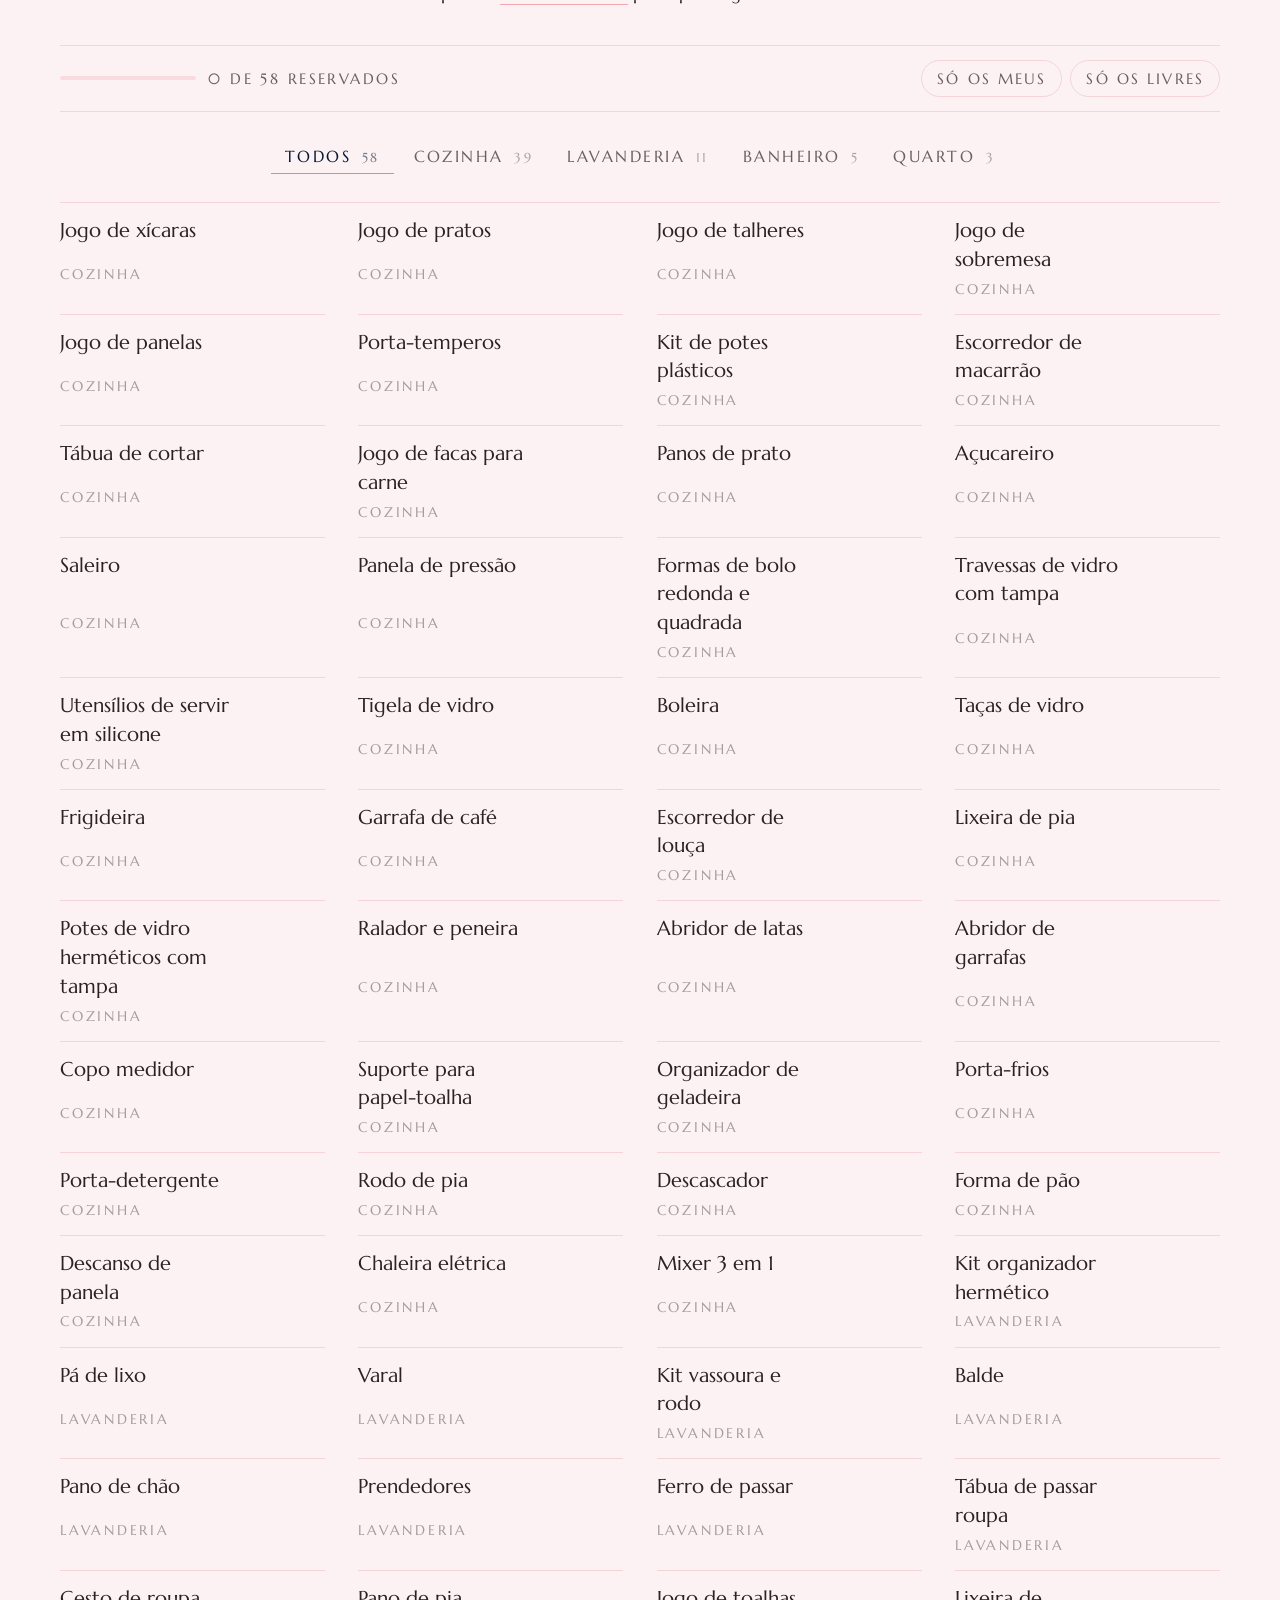
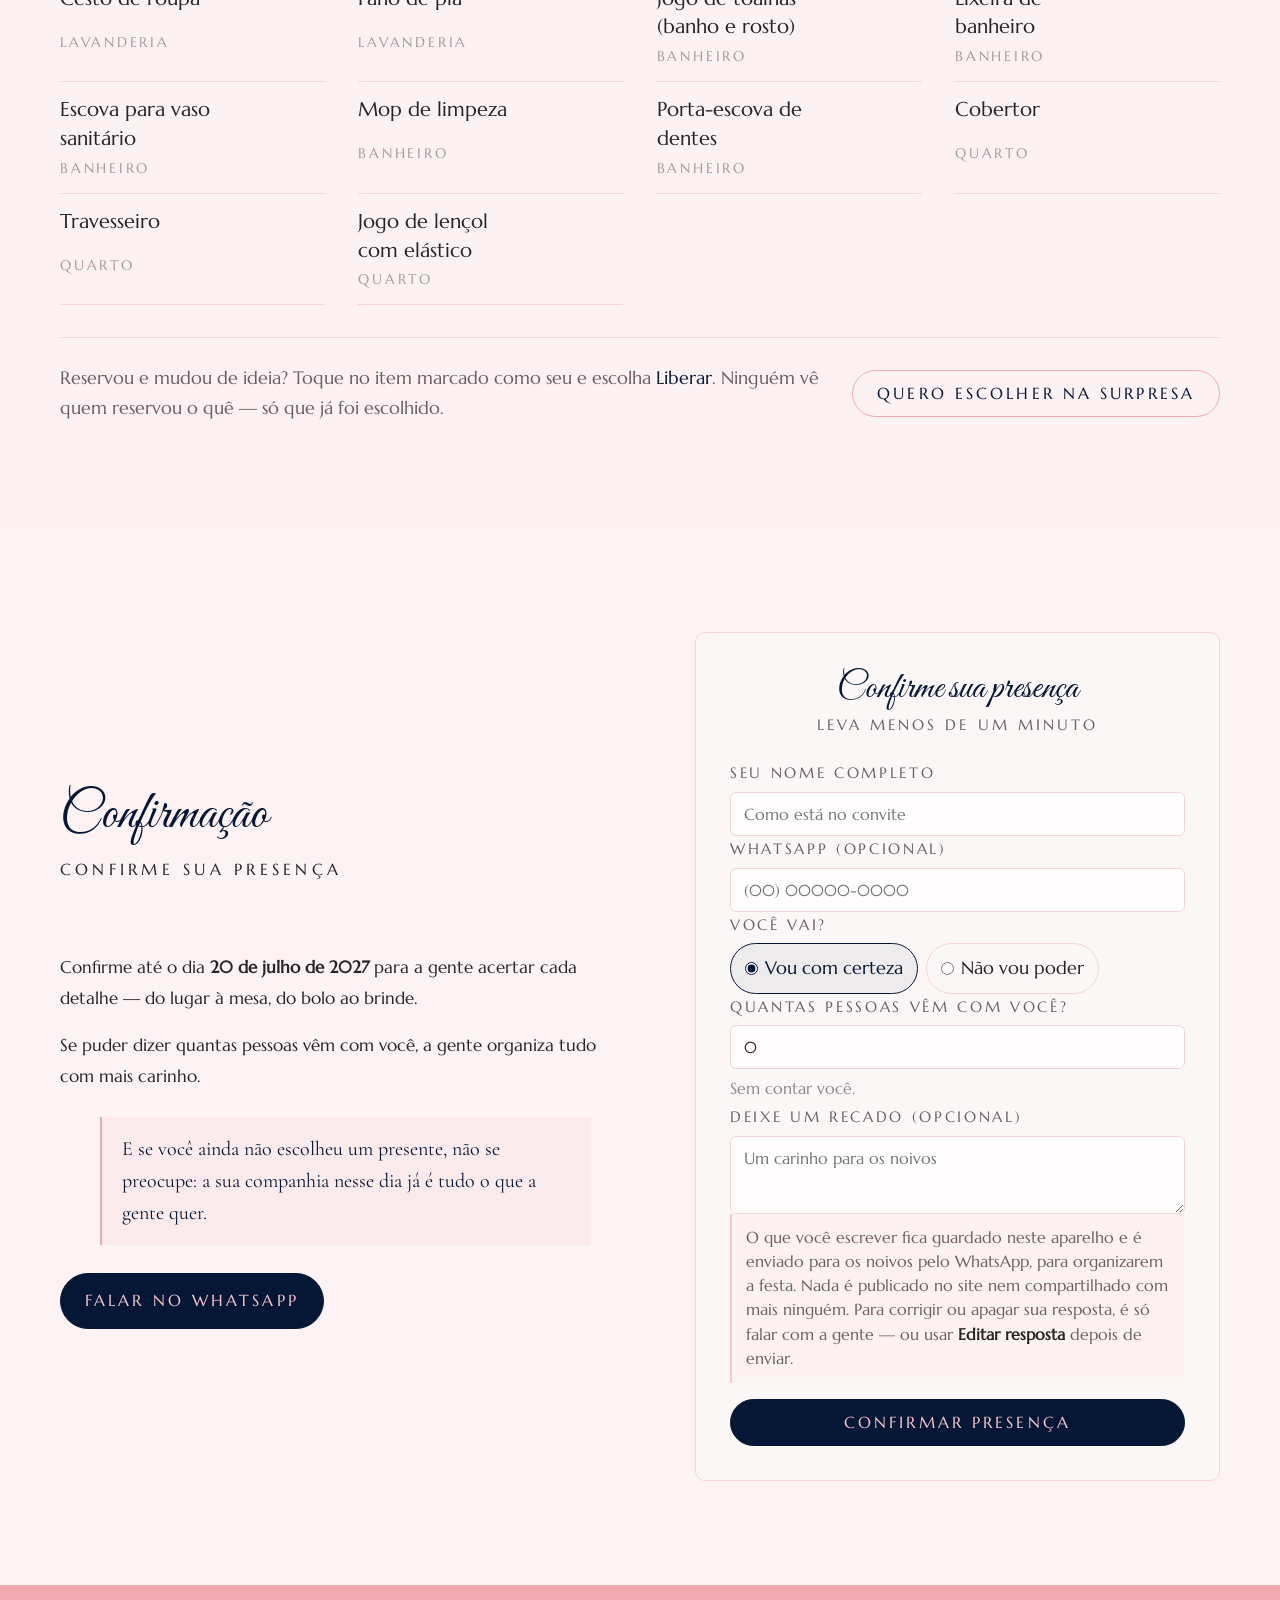
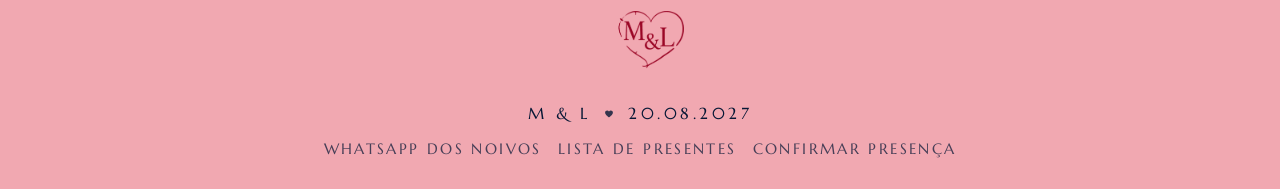
==== commit 10efe975: "Troca aspect-ratio por altura em vw no bloco da foto No Safari do iOS o aspect-ratio num item de gra" ====
--- a/index.html
+++ b/index.html
@@ -28,7 +28,7 @@
 <link rel="stylesheet" href="css/presentes.css?v=5c336ecb">
 <link rel="stylesheet" href="css/formulario.css?v=81558c1c">
 <link rel="stylesheet" href="css/interface.css?v=561bbbd9">
-<link rel="stylesheet" href="css/responsivo.css?v=f5c1201a">
+<link rel="stylesheet" href="css/responsivo.css?v=3be75fdd">
 </head>
 <body>
 
--- a/css/responsivo.css
+++ b/css/responsivo.css
@@ -13,7 +13,11 @@
      da borda esquerda e a folga da onda nao se aplicam */
   .hero__foto {
     order: -1;
-    aspect-ratio: 4 / 3;
+    grid-row: 1;
+    /* altura em vw, nao aspect-ratio: no Safari do iOS o aspect-ratio
+       num item de grade com min-height:0 colapsava a altura para zero,
+       e ai nao aparece nem o <img> nem o background. 75vw = 4:3. */
+    height: 75vw;
     padding-bottom: 0;
     /* rede de seguranca: a mesma foto como fundo do bloco. Se o <img>
        nao renderizar por qualquer motivo no aparelho, a foto aparece
@@ -114,7 +118,8 @@
 
 @media (max-width: 520px) {
 
-  .hero__foto { aspect-ratio: 3 / 4; }
+  /* 4:3 de altura na tela estreita (era aspect-ratio 3/4) */
+  .hero__foto { height: 133vw; }
 
   .hero__titulo { font-size: min(13.5vw, 3.4rem); }
 
